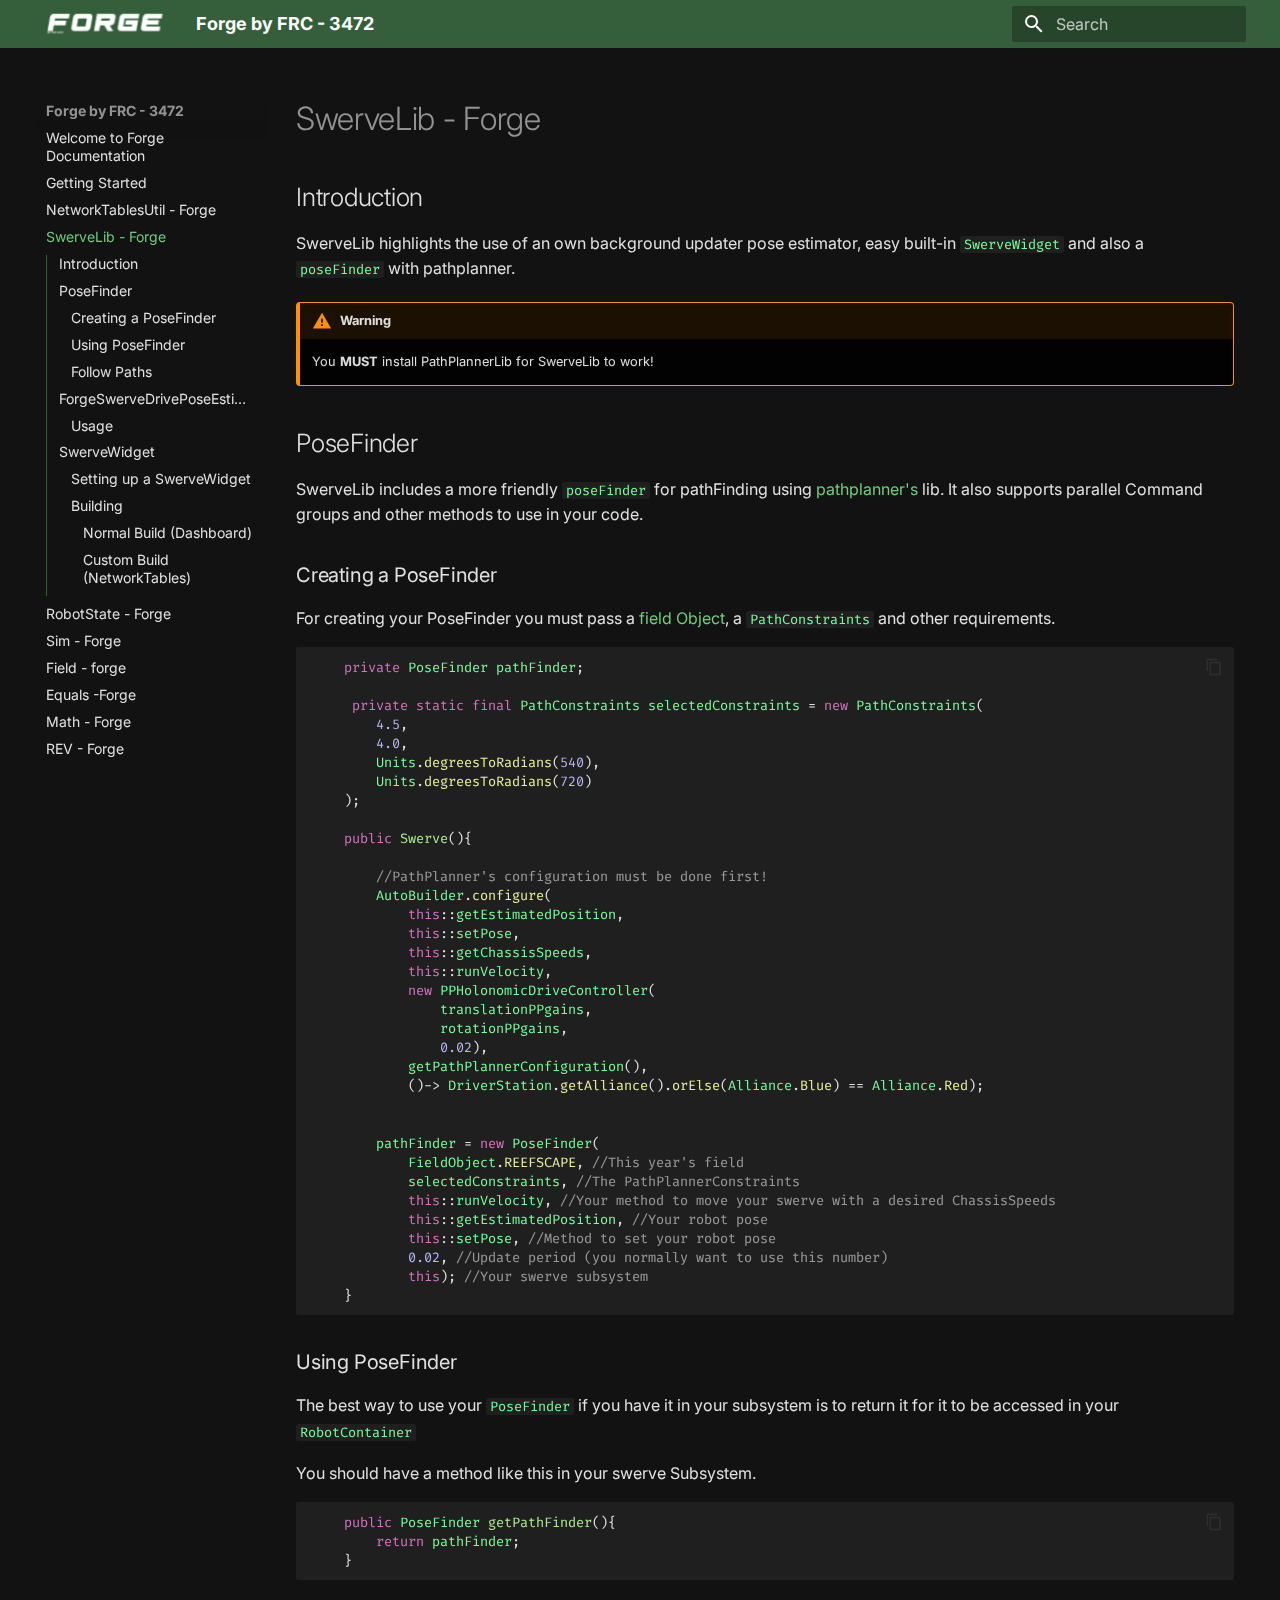
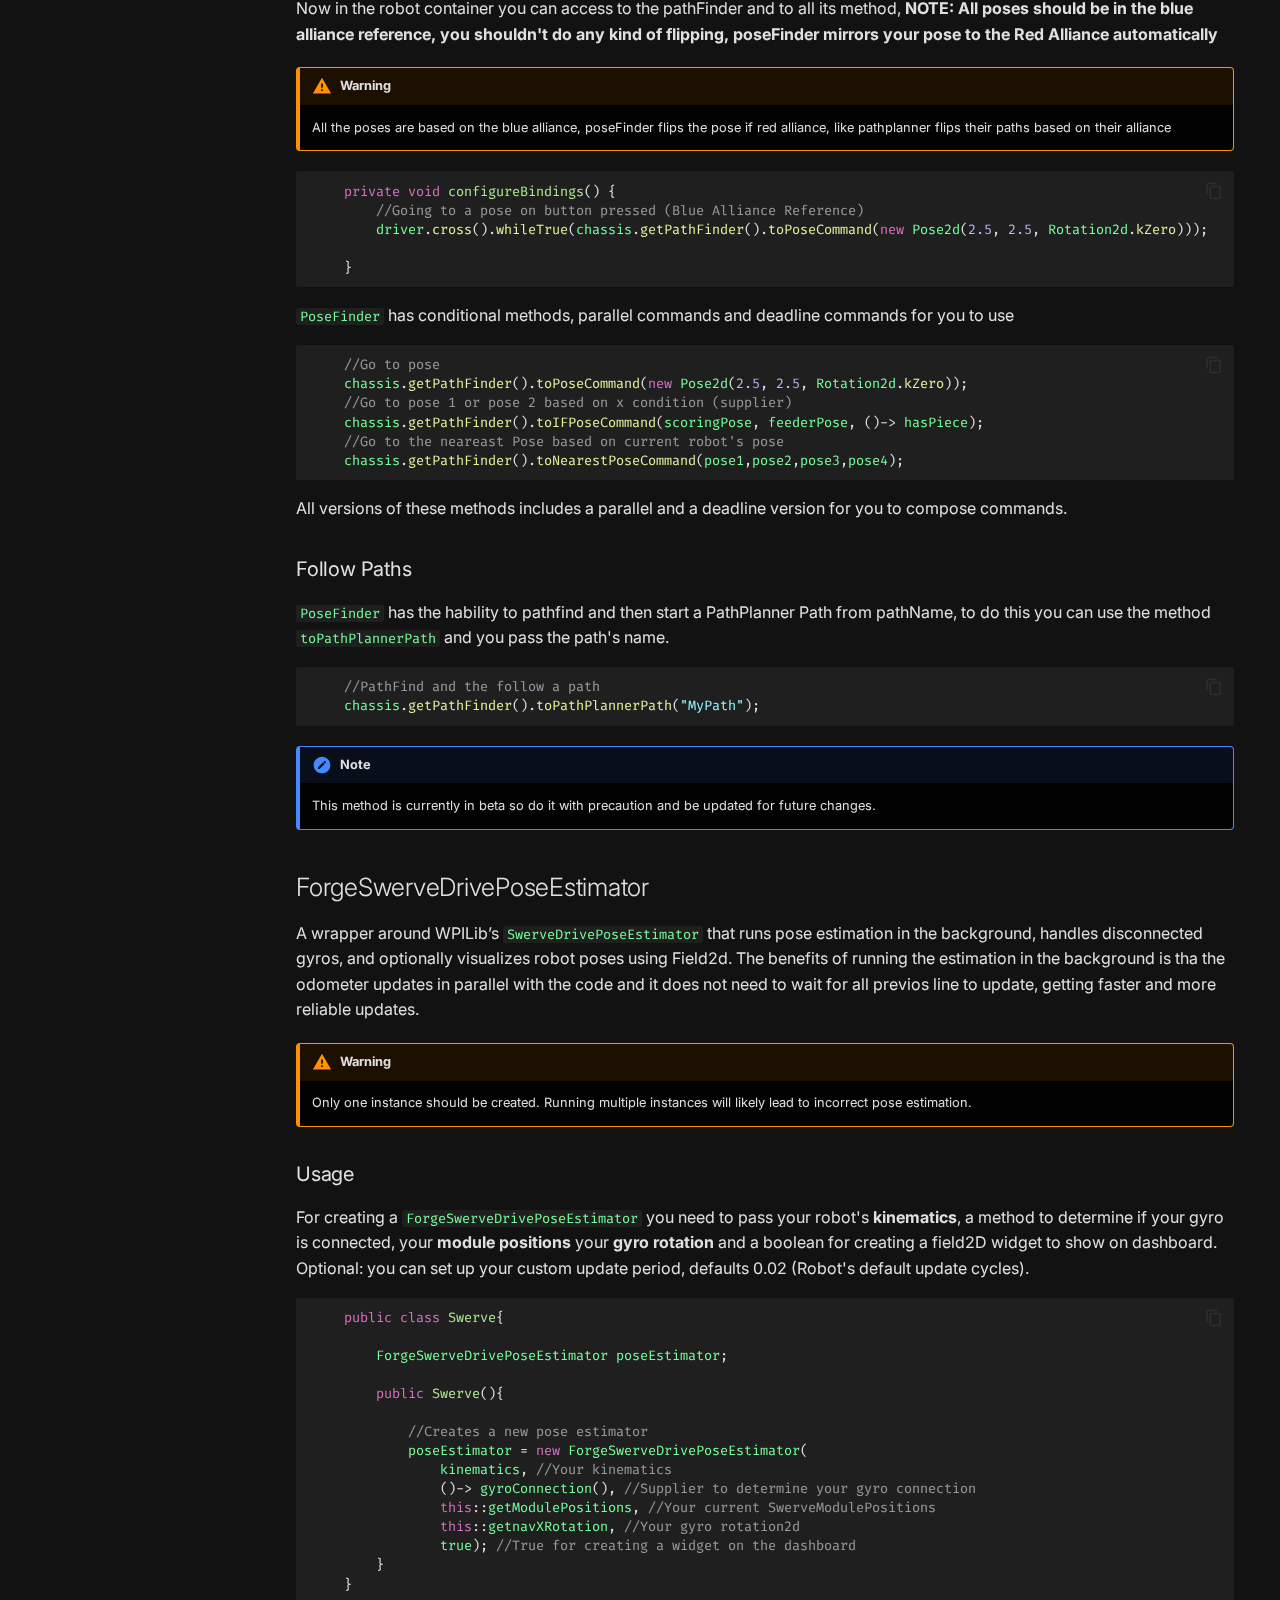
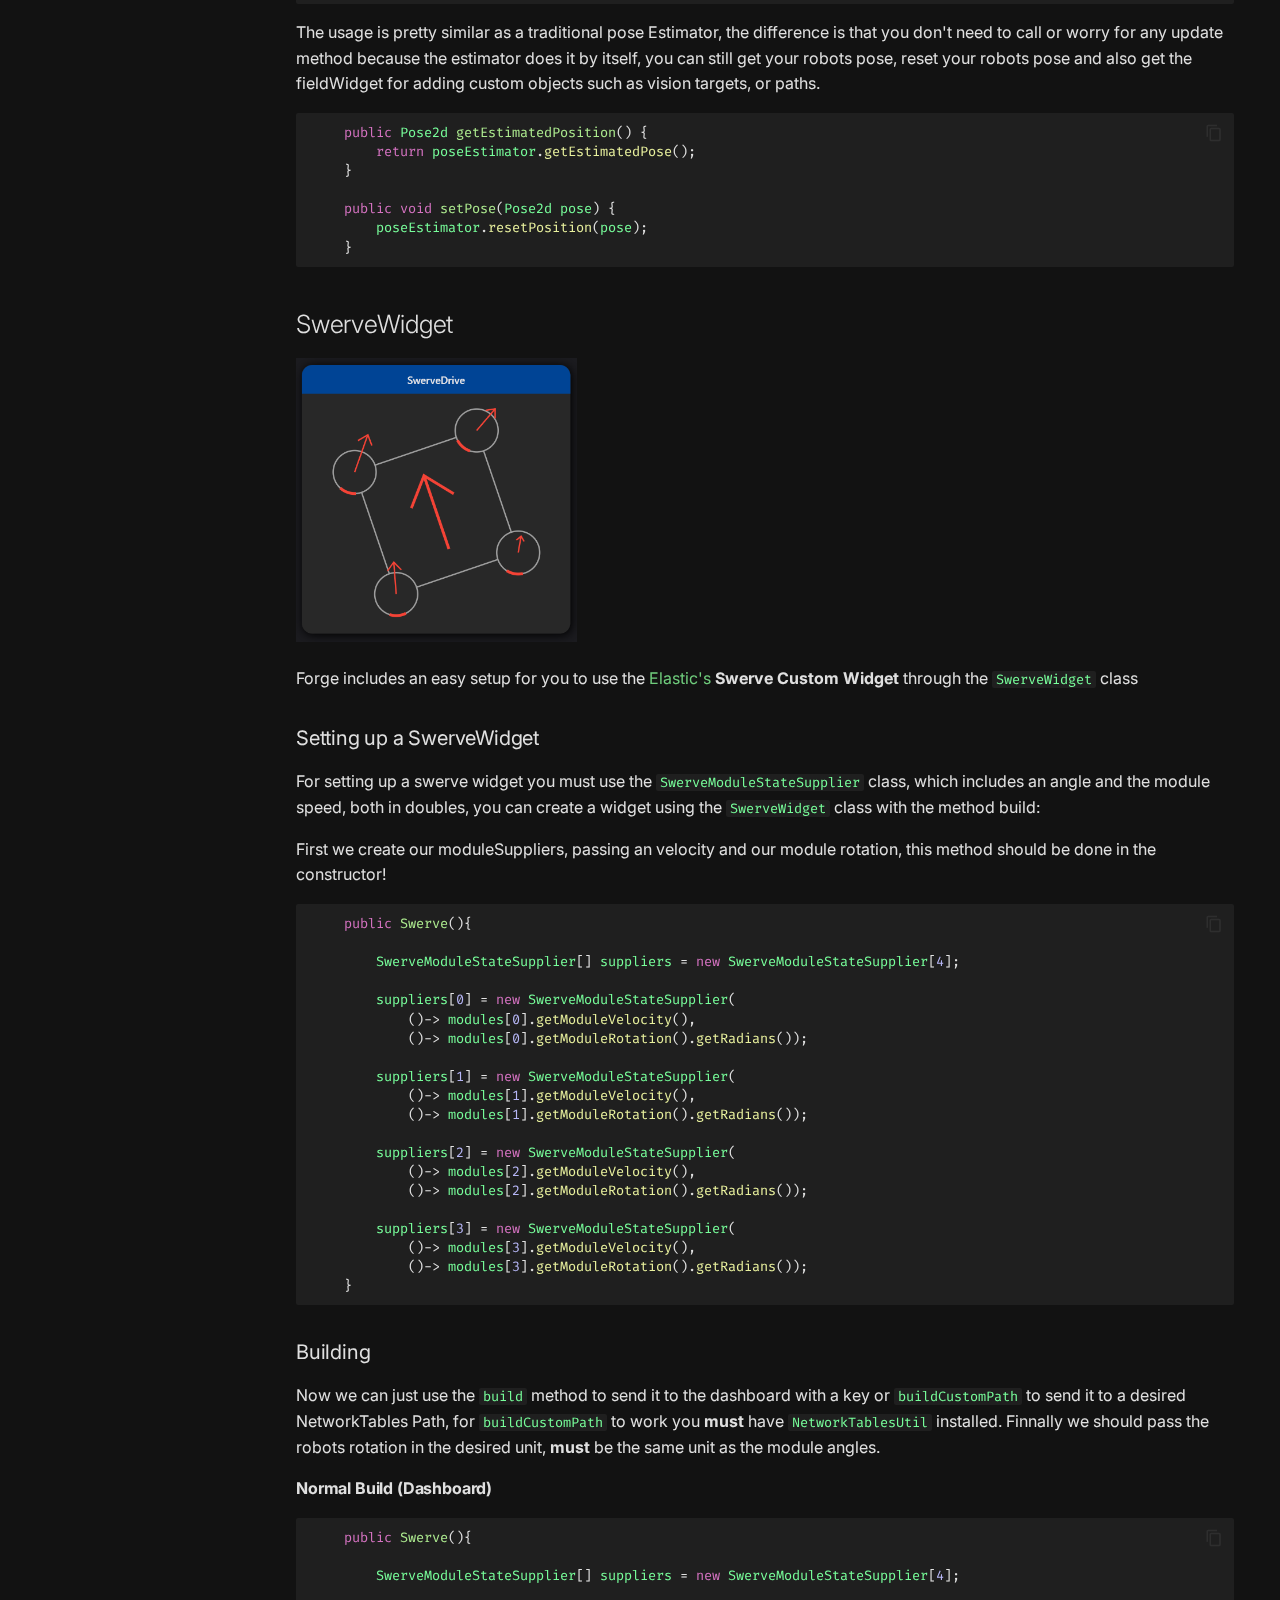
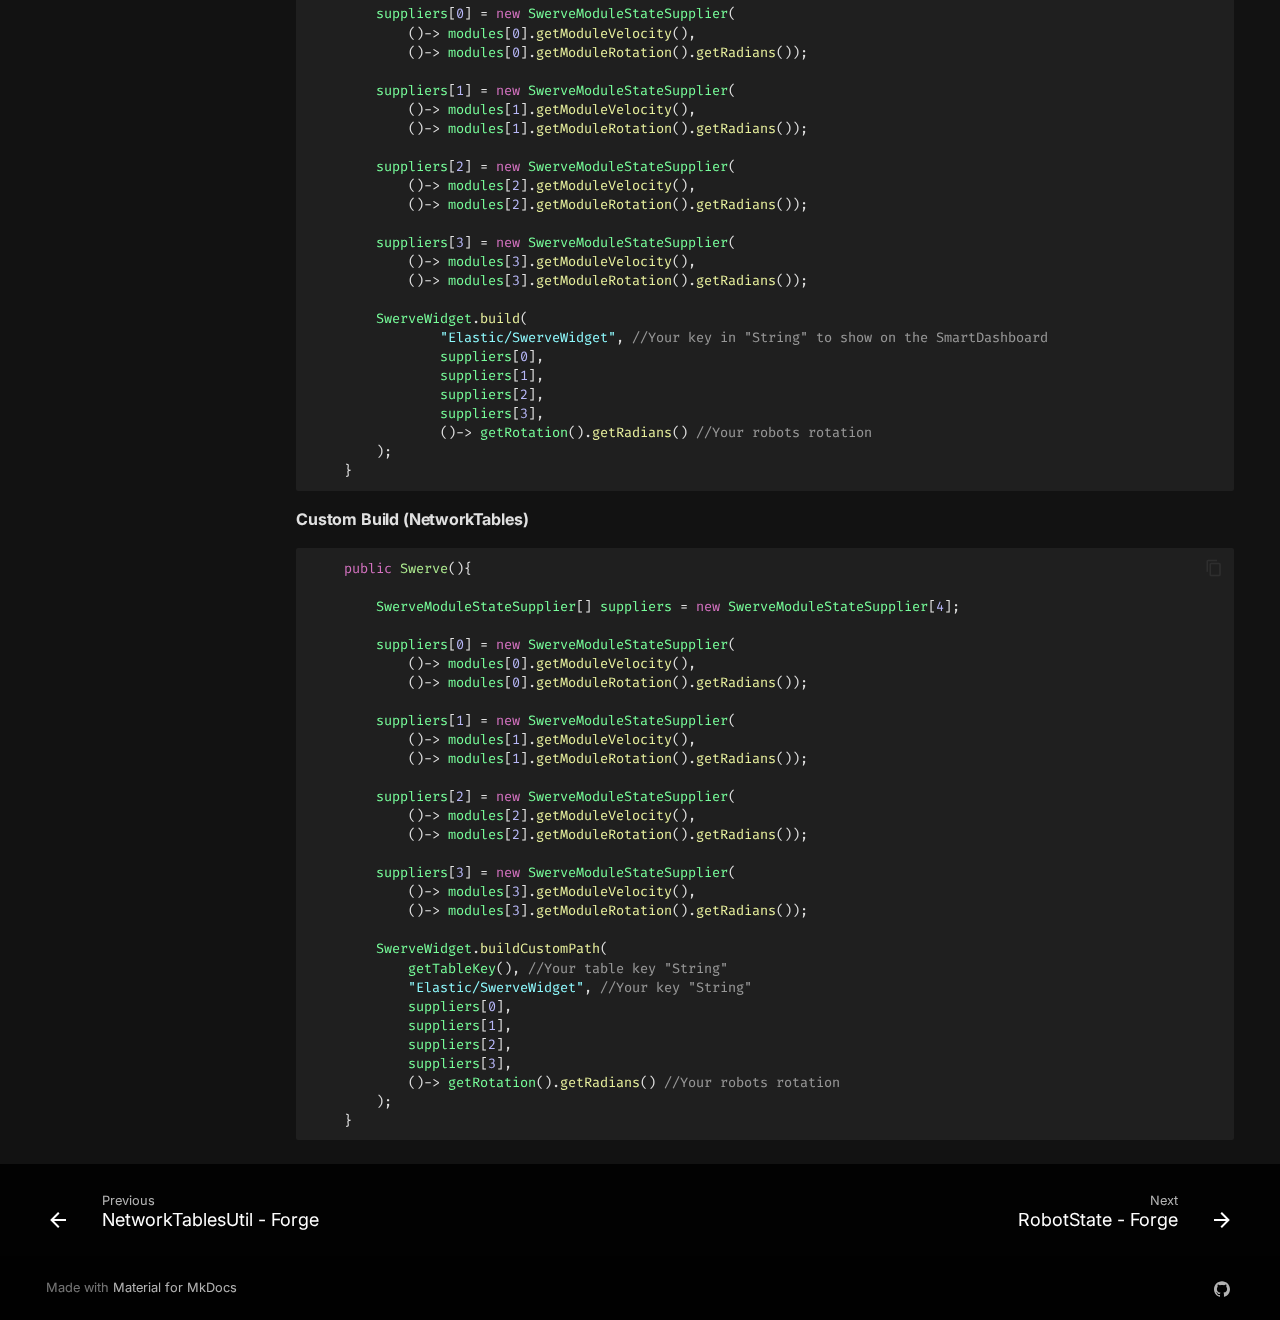
==== page3/index.html @ f0e19af0 "Deployed 44d0b87 with MkDocs version: 1.6.1" ====
<!doctype html>
<html lang="en" class="no-js">
  <head>
    
      <meta charset="utf-8">
      <meta name="viewport" content="width=device-width,initial-scale=1">
      
      
      
      
        <link rel="prev" href="../page2/">
      
      
        <link rel="next" href="../page4/">
      
      
      <link rel="icon" href="../assets/LOGO.png">
      <meta name="generator" content="mkdocs-1.6.1, mkdocs-material-9.6.9">
    
    
      
        <title>SwerveLib - Forge - Forge by FRC - 3472</title>
      
    
    
      <link rel="stylesheet" href="../assets/stylesheets/main.4af4bdda.min.css">
      
        
        <link rel="stylesheet" href="../assets/stylesheets/palette.06af60db.min.css">
      
      


    
    
      
    
    
      
        
        
        <link rel="preconnect" href="https://fonts.gstatic.com" crossorigin>
        <link rel="stylesheet" href="https://fonts.googleapis.com/css?family=Inter:300,300i,400,400i,700,700i%7CFira+Code:400,400i,700,700i&display=fallback">
        <style>:root{--md-text-font:"Inter";--md-code-font:"Fira Code"}</style>
      
    
    
      <link rel="stylesheet" href="../stylesheets/extra.css">
    
    <script>__md_scope=new URL("..",location),__md_hash=e=>[...e].reduce(((e,_)=>(e<<5)-e+_.charCodeAt(0)),0),__md_get=(e,_=localStorage,t=__md_scope)=>JSON.parse(_.getItem(t.pathname+"."+e)),__md_set=(e,_,t=localStorage,a=__md_scope)=>{try{t.setItem(a.pathname+"."+e,JSON.stringify(_))}catch(e){}}</script>
    
      

    
    
    
  </head>
  
  
    
    
      
    
    
    
    
    <body dir="ltr" data-md-color-scheme="buluk" data-md-color-primary="indigo" data-md-color-accent="indigo">
  
    
    <input class="md-toggle" data-md-toggle="drawer" type="checkbox" id="__drawer" autocomplete="off">
    <input class="md-toggle" data-md-toggle="search" type="checkbox" id="__search" autocomplete="off">
    <label class="md-overlay" for="__drawer"></label>
    <div data-md-component="skip">
      
        
        <a href="#swervelib-forge" class="md-skip">
          Skip to content
        </a>
      
    </div>
    <div data-md-component="announce">
      
    </div>
    
    
      

  

<header class="md-header md-header--shadow" data-md-component="header">
  <nav class="md-header__inner md-grid" aria-label="Header">
    <a href=".." title="Forge by FRC - 3472" class="md-header__button md-logo" aria-label="Forge by FRC - 3472" data-md-component="logo">
      
  <img src="../assets/FORGEWHITE.png" alt="logo">

    </a>
    <label class="md-header__button md-icon" for="__drawer">
      
      <svg xmlns="http://www.w3.org/2000/svg" viewBox="0 0 24 24"><path d="M3 6h18v2H3zm0 5h18v2H3zm0 5h18v2H3z"/></svg>
    </label>
    <div class="md-header__title" data-md-component="header-title">
      <div class="md-header__ellipsis">
        <div class="md-header__topic">
          <span class="md-ellipsis">
            Forge by FRC - 3472
          </span>
        </div>
        <div class="md-header__topic" data-md-component="header-topic">
          <span class="md-ellipsis">
            
              SwerveLib - Forge
            
          </span>
        </div>
      </div>
    </div>
    
      
        <form class="md-header__option" data-md-component="palette">
  
    
    
    
    <input class="md-option" data-md-color-media="" data-md-color-scheme="buluk" data-md-color-primary="indigo" data-md-color-accent="indigo"  aria-hidden="true"  type="radio" name="__palette" id="__palette_0">
    
  
</form>
      
    
    
      <script>var palette=__md_get("__palette");if(palette&&palette.color){if("(prefers-color-scheme)"===palette.color.media){var media=matchMedia("(prefers-color-scheme: light)"),input=document.querySelector(media.matches?"[data-md-color-media='(prefers-color-scheme: light)']":"[data-md-color-media='(prefers-color-scheme: dark)']");palette.color.media=input.getAttribute("data-md-color-media"),palette.color.scheme=input.getAttribute("data-md-color-scheme"),palette.color.primary=input.getAttribute("data-md-color-primary"),palette.color.accent=input.getAttribute("data-md-color-accent")}for(var[key,value]of Object.entries(palette.color))document.body.setAttribute("data-md-color-"+key,value)}</script>
    
    
    
      <label class="md-header__button md-icon" for="__search">
        
        <svg xmlns="http://www.w3.org/2000/svg" viewBox="0 0 24 24"><path d="M9.5 3A6.5 6.5 0 0 1 16 9.5c0 1.61-.59 3.09-1.56 4.23l.27.27h.79l5 5-1.5 1.5-5-5v-.79l-.27-.27A6.52 6.52 0 0 1 9.5 16 6.5 6.5 0 0 1 3 9.5 6.5 6.5 0 0 1 9.5 3m0 2C7 5 5 7 5 9.5S7 14 9.5 14 14 12 14 9.5 12 5 9.5 5"/></svg>
      </label>
      <div class="md-search" data-md-component="search" role="dialog">
  <label class="md-search__overlay" for="__search"></label>
  <div class="md-search__inner" role="search">
    <form class="md-search__form" name="search">
      <input type="text" class="md-search__input" name="query" aria-label="Search" placeholder="Search" autocapitalize="off" autocorrect="off" autocomplete="off" spellcheck="false" data-md-component="search-query" required>
      <label class="md-search__icon md-icon" for="__search">
        
        <svg xmlns="http://www.w3.org/2000/svg" viewBox="0 0 24 24"><path d="M9.5 3A6.5 6.5 0 0 1 16 9.5c0 1.61-.59 3.09-1.56 4.23l.27.27h.79l5 5-1.5 1.5-5-5v-.79l-.27-.27A6.52 6.52 0 0 1 9.5 16 6.5 6.5 0 0 1 3 9.5 6.5 6.5 0 0 1 9.5 3m0 2C7 5 5 7 5 9.5S7 14 9.5 14 14 12 14 9.5 12 5 9.5 5"/></svg>
        
        <svg xmlns="http://www.w3.org/2000/svg" viewBox="0 0 24 24"><path d="M20 11v2H8l5.5 5.5-1.42 1.42L4.16 12l7.92-7.92L13.5 5.5 8 11z"/></svg>
      </label>
      <nav class="md-search__options" aria-label="Search">
        
        <button type="reset" class="md-search__icon md-icon" title="Clear" aria-label="Clear" tabindex="-1">
          
          <svg xmlns="http://www.w3.org/2000/svg" viewBox="0 0 24 24"><path d="M19 6.41 17.59 5 12 10.59 6.41 5 5 6.41 10.59 12 5 17.59 6.41 19 12 13.41 17.59 19 19 17.59 13.41 12z"/></svg>
        </button>
      </nav>
      
        <div class="md-search__suggest" data-md-component="search-suggest"></div>
      
    </form>
    <div class="md-search__output">
      <div class="md-search__scrollwrap" tabindex="0" data-md-scrollfix>
        <div class="md-search-result" data-md-component="search-result">
          <div class="md-search-result__meta">
            Initializing search
          </div>
          <ol class="md-search-result__list" role="presentation"></ol>
        </div>
      </div>
    </div>
  </div>
</div>
    
    
  </nav>
  
</header>
    
    <div class="md-container" data-md-component="container">
      
      
        
          
        
      
      <main class="md-main" data-md-component="main">
        <div class="md-main__inner md-grid">
          
            
              
              <div class="md-sidebar md-sidebar--primary" data-md-component="sidebar" data-md-type="navigation" >
                <div class="md-sidebar__scrollwrap">
                  <div class="md-sidebar__inner">
                    



  

<nav class="md-nav md-nav--primary md-nav--integrated" aria-label="Navigation" data-md-level="0">
  <label class="md-nav__title" for="__drawer">
    <a href=".." title="Forge by FRC - 3472" class="md-nav__button md-logo" aria-label="Forge by FRC - 3472" data-md-component="logo">
      
  <img src="../assets/FORGEWHITE.png" alt="logo">

    </a>
    Forge by FRC - 3472
  </label>
  
  <ul class="md-nav__list" data-md-scrollfix>
    
      
      
  
  
  
  
    <li class="md-nav__item">
      <a href=".." class="md-nav__link">
        
  
  <span class="md-ellipsis">
    Welcome to Forge Documentation
    
  </span>
  

      </a>
    </li>
  

    
      
      
  
  
  
  
    <li class="md-nav__item">
      <a href="../page1/" class="md-nav__link">
        
  
  <span class="md-ellipsis">
    Getting Started
    
  </span>
  

      </a>
    </li>
  

    
      
      
  
  
  
  
    <li class="md-nav__item">
      <a href="../page2/" class="md-nav__link">
        
  
  <span class="md-ellipsis">
    NetworkTablesUtil - Forge
    
  </span>
  

      </a>
    </li>
  

    
      
      
  
  
    
  
  
  
    <li class="md-nav__item md-nav__item--active">
      
      <input class="md-nav__toggle md-toggle" type="checkbox" id="__toc">
      
      
        
      
      
        <label class="md-nav__link md-nav__link--active" for="__toc">
          
  
  <span class="md-ellipsis">
    SwerveLib - Forge
    
  </span>
  

          <span class="md-nav__icon md-icon"></span>
        </label>
      
      <a href="./" class="md-nav__link md-nav__link--active">
        
  
  <span class="md-ellipsis">
    SwerveLib - Forge
    
  </span>
  

      </a>
      
        

<nav class="md-nav md-nav--secondary" aria-label="Table of contents">
  
  
  
    
  
  
    <label class="md-nav__title" for="__toc">
      <span class="md-nav__icon md-icon"></span>
      Table of contents
    </label>
    <ul class="md-nav__list" data-md-component="toc" data-md-scrollfix>
      
        <li class="md-nav__item">
  <a href="#introduction" class="md-nav__link">
    <span class="md-ellipsis">
      Introduction
    </span>
  </a>
  
</li>
      
        <li class="md-nav__item">
  <a href="#posefinder" class="md-nav__link">
    <span class="md-ellipsis">
      PoseFinder
    </span>
  </a>
  
    <nav class="md-nav" aria-label="PoseFinder">
      <ul class="md-nav__list">
        
          <li class="md-nav__item">
  <a href="#creating-a-posefinder" class="md-nav__link">
    <span class="md-ellipsis">
      Creating a PoseFinder
    </span>
  </a>
  
</li>
        
          <li class="md-nav__item">
  <a href="#using-posefinder" class="md-nav__link">
    <span class="md-ellipsis">
      Using PoseFinder
    </span>
  </a>
  
</li>
        
          <li class="md-nav__item">
  <a href="#follow-paths" class="md-nav__link">
    <span class="md-ellipsis">
      Follow Paths
    </span>
  </a>
  
</li>
        
      </ul>
    </nav>
  
</li>
      
        <li class="md-nav__item">
  <a href="#forgeswervedriveposeestimator" class="md-nav__link">
    <span class="md-ellipsis">
      ForgeSwerveDrivePoseEstimator
    </span>
  </a>
  
    <nav class="md-nav" aria-label="ForgeSwerveDrivePoseEstimator">
      <ul class="md-nav__list">
        
          <li class="md-nav__item">
  <a href="#usage" class="md-nav__link">
    <span class="md-ellipsis">
      Usage
    </span>
  </a>
  
</li>
        
      </ul>
    </nav>
  
</li>
      
        <li class="md-nav__item">
  <a href="#swervewidget" class="md-nav__link">
    <span class="md-ellipsis">
      SwerveWidget
    </span>
  </a>
  
    <nav class="md-nav" aria-label="SwerveWidget">
      <ul class="md-nav__list">
        
          <li class="md-nav__item">
  <a href="#setting-up-a-swervewidget" class="md-nav__link">
    <span class="md-ellipsis">
      Setting up a SwerveWidget
    </span>
  </a>
  
</li>
        
          <li class="md-nav__item">
  <a href="#building" class="md-nav__link">
    <span class="md-ellipsis">
      Building
    </span>
  </a>
  
    <nav class="md-nav" aria-label="Building">
      <ul class="md-nav__list">
        
          <li class="md-nav__item">
  <a href="#normal-build-dashboard" class="md-nav__link">
    <span class="md-ellipsis">
      Normal Build (Dashboard)
    </span>
  </a>
  
</li>
        
          <li class="md-nav__item">
  <a href="#custom-build-networktables" class="md-nav__link">
    <span class="md-ellipsis">
      Custom Build (NetworkTables)
    </span>
  </a>
  
</li>
        
      </ul>
    </nav>
  
</li>
        
      </ul>
    </nav>
  
</li>
      
    </ul>
  
</nav>
      
    </li>
  

    
      
      
  
  
  
  
    <li class="md-nav__item">
      <a href="../page4/" class="md-nav__link">
        
  
  <span class="md-ellipsis">
    RobotState - Forge
    
  </span>
  

      </a>
    </li>
  

    
      
      
  
  
  
  
    <li class="md-nav__item">
      <a href="../page5/" class="md-nav__link">
        
  
  <span class="md-ellipsis">
    Sim - Forge
    
  </span>
  

      </a>
    </li>
  

    
      
      
  
  
  
  
    <li class="md-nav__item">
      <a href="../page6/" class="md-nav__link">
        
  
  <span class="md-ellipsis">
    Field - forge
    
  </span>
  

      </a>
    </li>
  

    
      
      
  
  
  
  
    <li class="md-nav__item">
      <a href="../page7/" class="md-nav__link">
        
  
  <span class="md-ellipsis">
    Equals -Forge
    
  </span>
  

      </a>
    </li>
  

    
      
      
  
  
  
  
    <li class="md-nav__item">
      <a href="../page9/" class="md-nav__link">
        
  
  <span class="md-ellipsis">
    Math - Forge
    
  </span>
  

      </a>
    </li>
  

    
      
      
  
  
  
  
    <li class="md-nav__item">
      <a href="../page91/" class="md-nav__link">
        
  
  <span class="md-ellipsis">
    REV - Forge
    
  </span>
  

      </a>
    </li>
  

    
  </ul>
</nav>
                  </div>
                </div>
              </div>
            
            
          
          
            <div class="md-content" data-md-component="content">
              <article class="md-content__inner md-typeset">
                
                  



<h1 id="swervelib-forge">SwerveLib - Forge</h1>
<h2 id="introduction">Introduction</h2>
<p>SwerveLib highlights the use of an own background updater pose estimator, easy built-in <code>SwerveWidget</code> and also a <code>poseFinder</code> with pathplanner.</p>
<div class="admonition warning">
<p class="admonition-title">Warning</p>
<p>You <strong>MUST</strong> install PathPlannerLib for SwerveLib to work!</p>
</div>
<h2 id="posefinder">PoseFinder</h2>
<p>SwerveLib includes a more friendly <code>poseFinder</code> for pathFinding using <a href="https://pathplanner.dev/home.html">pathplanner's</a> lib. It also supports parallel Command groups and other methods to use in your code.</p>
<h3 id="creating-a-posefinder">Creating a PoseFinder</h3>
<p>For creating your PoseFinder you must pass a <a href="/page6">field Object</a>, a <code>PathConstraints</code> and other requirements.</p>
<div class="highlight"><pre><span></span><code><span class="w">    </span><span class="kd">private</span><span class="w"> </span><span class="n">PoseFinder</span><span class="w"> </span><span class="n">pathFinder</span><span class="p">;</span>

<span class="w">     </span><span class="kd">private</span><span class="w"> </span><span class="kd">static</span><span class="w"> </span><span class="kd">final</span><span class="w"> </span><span class="n">PathConstraints</span><span class="w"> </span><span class="n">selectedConstraints</span><span class="w"> </span><span class="o">=</span><span class="w"> </span><span class="k">new</span><span class="w"> </span><span class="n">PathConstraints</span><span class="p">(</span>
<span class="w">        </span><span class="mf">4.5</span><span class="p">,</span>
<span class="w">        </span><span class="mf">4.0</span><span class="p">,</span>
<span class="w">        </span><span class="n">Units</span><span class="p">.</span><span class="na">degreesToRadians</span><span class="p">(</span><span class="mi">540</span><span class="p">),</span>
<span class="w">        </span><span class="n">Units</span><span class="p">.</span><span class="na">degreesToRadians</span><span class="p">(</span><span class="mi">720</span><span class="p">)</span>
<span class="w">    </span><span class="p">);</span>

<span class="w">    </span><span class="kd">public</span><span class="w"> </span><span class="nf">Swerve</span><span class="p">(){</span>

<span class="w">        </span><span class="c1">//PathPlanner&#39;s configuration must be done first!</span>
<span class="w">        </span><span class="n">AutoBuilder</span><span class="p">.</span><span class="na">configure</span><span class="p">(</span>
<span class="w">            </span><span class="k">this</span><span class="p">::</span><span class="n">getEstimatedPosition</span><span class="p">,</span>
<span class="w">            </span><span class="k">this</span><span class="p">::</span><span class="n">setPose</span><span class="p">,</span>
<span class="w">            </span><span class="k">this</span><span class="p">::</span><span class="n">getChassisSpeeds</span><span class="p">,</span>
<span class="w">            </span><span class="k">this</span><span class="p">::</span><span class="n">runVelocity</span><span class="p">,</span>
<span class="w">            </span><span class="k">new</span><span class="w"> </span><span class="n">PPHolonomicDriveController</span><span class="p">(</span>
<span class="w">                </span><span class="n">translationPPgains</span><span class="p">,</span>
<span class="w">                </span><span class="n">rotationPPgains</span><span class="p">,</span>
<span class="w">                </span><span class="mf">0.02</span><span class="p">),</span>
<span class="w">            </span><span class="n">getPathPlannerConfiguration</span><span class="p">(),</span>
<span class="w">            </span><span class="p">()</span><span class="o">-&gt;</span><span class="w"> </span><span class="n">DriverStation</span><span class="p">.</span><span class="na">getAlliance</span><span class="p">().</span><span class="na">orElse</span><span class="p">(</span><span class="n">Alliance</span><span class="p">.</span><span class="na">Blue</span><span class="p">)</span><span class="w"> </span><span class="o">==</span><span class="w"> </span><span class="n">Alliance</span><span class="p">.</span><span class="na">Red</span><span class="p">);</span>


<span class="w">        </span><span class="n">pathFinder</span><span class="w"> </span><span class="o">=</span><span class="w"> </span><span class="k">new</span><span class="w"> </span><span class="n">PoseFinder</span><span class="p">(</span><span class="w"> </span>
<span class="w">            </span><span class="n">FieldObject</span><span class="p">.</span><span class="na">REEFSCAPE</span><span class="p">,</span><span class="w"> </span><span class="c1">//This year&#39;s field</span>
<span class="w">            </span><span class="n">selectedConstraints</span><span class="p">,</span><span class="w"> </span><span class="c1">//The PathPlannerConstraints</span>
<span class="w">            </span><span class="k">this</span><span class="p">::</span><span class="n">runVelocity</span><span class="p">,</span><span class="w"> </span><span class="c1">//Your method to move your swerve with a desired ChassisSpeeds</span>
<span class="w">            </span><span class="k">this</span><span class="p">::</span><span class="n">getEstimatedPosition</span><span class="p">,</span><span class="w"> </span><span class="c1">//Your robot pose</span>
<span class="w">            </span><span class="k">this</span><span class="p">::</span><span class="n">setPose</span><span class="p">,</span><span class="w"> </span><span class="c1">//Method to set your robot pose</span>
<span class="w">            </span><span class="mf">0.02</span><span class="p">,</span><span class="w"> </span><span class="c1">//Update period (you normally want to use this number)</span>
<span class="w">            </span><span class="k">this</span><span class="p">);</span><span class="w"> </span><span class="c1">//Your swerve subsystem</span>
<span class="w">    </span><span class="p">}</span>
</code></pre></div>
<h3 id="using-posefinder">Using PoseFinder</h3>
<p>The best way to use your <code>PoseFinder</code> if you have it in your subsystem is to return it for it to be accessed in your <code>RobotContainer</code></p>
<p>You should have a method like this in your swerve Subsystem.</p>
<div class="highlight"><pre><span></span><code><span class="w">    </span><span class="kd">public</span><span class="w"> </span><span class="n">PoseFinder</span><span class="w"> </span><span class="nf">getPathFinder</span><span class="p">(){</span>
<span class="w">        </span><span class="k">return</span><span class="w"> </span><span class="n">pathFinder</span><span class="p">;</span>
<span class="w">    </span><span class="p">}</span>
</code></pre></div>
<p>Now in the robot container you can access to the pathFinder and to all its method, <strong>NOTE: All poses should be in the blue alliance reference, you shouldn't do any kind of flipping, poseFinder mirrors your pose to the Red Alliance automatically</strong></p>
<div class="admonition warning">
<p class="admonition-title">Warning</p>
<p>All the poses are based on the blue alliance, poseFinder flips the pose if red alliance, like pathplanner flips their paths based on their alliance</p>
</div>
<div class="highlight"><pre><span></span><code><span class="w">    </span><span class="kd">private</span><span class="w"> </span><span class="kt">void</span><span class="w"> </span><span class="nf">configureBindings</span><span class="p">()</span><span class="w"> </span><span class="p">{</span>
<span class="w">        </span><span class="c1">//Going to a pose on button pressed (Blue Alliance Reference)</span>
<span class="w">        </span><span class="n">driver</span><span class="p">.</span><span class="na">cross</span><span class="p">().</span><span class="na">whileTrue</span><span class="p">(</span><span class="n">chassis</span><span class="p">.</span><span class="na">getPathFinder</span><span class="p">().</span><span class="na">toPoseCommand</span><span class="p">(</span><span class="k">new</span><span class="w"> </span><span class="n">Pose2d</span><span class="p">(</span><span class="mf">2.5</span><span class="p">,</span><span class="w"> </span><span class="mf">2.5</span><span class="p">,</span><span class="w"> </span><span class="n">Rotation2d</span><span class="p">.</span><span class="na">kZero</span><span class="p">)));</span>

<span class="w">    </span><span class="p">}</span>
</code></pre></div>
<p><code>PoseFinder</code> has conditional methods, parallel commands and deadline commands for you to use</p>
<div class="highlight"><pre><span></span><code><span class="w">    </span><span class="c1">//Go to pose</span>
<span class="w">    </span><span class="n">chassis</span><span class="p">.</span><span class="na">getPathFinder</span><span class="p">().</span><span class="na">toPoseCommand</span><span class="p">(</span><span class="k">new</span><span class="w"> </span><span class="n">Pose2d</span><span class="p">(</span><span class="mf">2.5</span><span class="p">,</span><span class="w"> </span><span class="mf">2.5</span><span class="p">,</span><span class="w"> </span><span class="n">Rotation2d</span><span class="p">.</span><span class="na">kZero</span><span class="p">));</span>
<span class="w">    </span><span class="c1">//Go to pose 1 or pose 2 based on x condition (supplier)</span>
<span class="w">    </span><span class="n">chassis</span><span class="p">.</span><span class="na">getPathFinder</span><span class="p">().</span><span class="na">toIFPoseCommand</span><span class="p">(</span><span class="n">scoringPose</span><span class="p">,</span><span class="w"> </span><span class="n">feederPose</span><span class="p">,</span><span class="w"> </span><span class="p">()</span><span class="o">-&gt;</span><span class="w"> </span><span class="n">hasPiece</span><span class="p">);</span>
<span class="w">    </span><span class="c1">//Go to the neareast Pose based on current robot&#39;s pose</span>
<span class="w">    </span><span class="n">chassis</span><span class="p">.</span><span class="na">getPathFinder</span><span class="p">().</span><span class="na">toNearestPoseCommand</span><span class="p">(</span><span class="n">pose1</span><span class="p">,</span><span class="n">pose2</span><span class="p">,</span><span class="n">pose3</span><span class="p">,</span><span class="n">pose4</span><span class="p">);</span>
</code></pre></div>
<p>All versions of these methods includes a parallel and a deadline version for you to compose commands.</p>
<h3 id="follow-paths">Follow Paths</h3>
<p><code>PoseFinder</code> has the hability to pathfind and then start a PathPlanner Path from pathName, to do this you can use the method <code>toPathPlannerPath</code> and you pass the path's name.</p>
<div class="highlight"><pre><span></span><code><span class="w">    </span><span class="c1">//PathFind and the follow a path</span>
<span class="w">    </span><span class="n">chassis</span><span class="p">.</span><span class="na">getPathFinder</span><span class="p">().</span><span class="na">toPathPlannerPath</span><span class="p">(</span><span class="s">&quot;MyPath&quot;</span><span class="p">);</span>
</code></pre></div>
<div class="admonition note">
<p class="admonition-title">Note</p>
<p>This method is currently in beta so do it with precaution and be updated for future changes.</p>
</div>
<h2 id="forgeswervedriveposeestimator">ForgeSwerveDrivePoseEstimator</h2>
<p>A wrapper around WPILib’s <code>SwerveDrivePoseEstimator</code> that runs pose estimation in the background, handles disconnected gyros, and optionally visualizes robot poses using Field2d. The benefits of running the estimation in the background is tha the odometer updates in parallel with the code and it does not need to wait for all previos line to update, getting faster and more reliable updates.</p>
<div class="admonition warning">
<p class="admonition-title">Warning</p>
<p>Only one instance should be created. Running multiple instances will likely lead to incorrect pose estimation.</p>
</div>
<h3 id="usage">Usage</h3>
<p>For creating a <code>ForgeSwerveDrivePoseEstimator</code> you need to pass your robot's <strong>kinematics</strong>, a method to determine if your gyro is connected, your <strong>module positions</strong> your <strong>gyro rotation</strong> and a boolean for creating a field2D widget to show on dashboard. Optional: you can set up your custom update period, defaults 0.02 (Robot's default update cycles).</p>
<div class="highlight"><pre><span></span><code><span class="w">    </span><span class="kd">public</span><span class="w"> </span><span class="kd">class</span> <span class="nc">Swerve</span><span class="p">{</span>

<span class="w">        </span><span class="n">ForgeSwerveDrivePoseEstimator</span><span class="w"> </span><span class="n">poseEstimator</span><span class="p">;</span>

<span class="w">        </span><span class="kd">public</span><span class="w"> </span><span class="nf">Swerve</span><span class="p">(){</span>

<span class="w">            </span><span class="c1">//Creates a new pose estimator</span>
<span class="w">            </span><span class="n">poseEstimator</span><span class="w"> </span><span class="o">=</span><span class="w"> </span><span class="k">new</span><span class="w"> </span><span class="n">ForgeSwerveDrivePoseEstimator</span><span class="p">(</span>
<span class="w">                </span><span class="n">kinematics</span><span class="p">,</span><span class="w"> </span><span class="c1">//Your kinematics</span>
<span class="w">                </span><span class="p">()</span><span class="o">-&gt;</span><span class="w"> </span><span class="n">gyroConnection</span><span class="p">(),</span><span class="w"> </span><span class="c1">//Supplier to determine your gyro connection</span>
<span class="w">                </span><span class="k">this</span><span class="p">::</span><span class="n">getModulePositions</span><span class="p">,</span><span class="w"> </span><span class="c1">//Your current SwerveModulePositions</span>
<span class="w">                </span><span class="k">this</span><span class="p">::</span><span class="n">getnavXRotation</span><span class="p">,</span><span class="w"> </span><span class="c1">//Your gyro rotation2d</span>
<span class="w">                </span><span class="kc">true</span><span class="p">);</span><span class="w"> </span><span class="c1">//True for creating a widget on the dashboard</span>
<span class="w">        </span><span class="p">}</span>
<span class="w">    </span><span class="p">}</span>
</code></pre></div>
<p>The usage is pretty similar as a traditional pose Estimator, the difference is that you don't need to call or worry for any update method because the estimator does it by itself, you can still get your robots pose, reset your robots pose and also get the fieldWidget for adding custom objects such as vision targets, or paths.</p>
<div class="highlight"><pre><span></span><code><span class="w">    </span><span class="kd">public</span><span class="w"> </span><span class="n">Pose2d</span><span class="w"> </span><span class="nf">getEstimatedPosition</span><span class="p">()</span><span class="w"> </span><span class="p">{</span>
<span class="w">        </span><span class="k">return</span><span class="w"> </span><span class="n">poseEstimator</span><span class="p">.</span><span class="na">getEstimatedPose</span><span class="p">();</span>
<span class="w">    </span><span class="p">}</span>

<span class="w">    </span><span class="kd">public</span><span class="w"> </span><span class="kt">void</span><span class="w"> </span><span class="nf">setPose</span><span class="p">(</span><span class="n">Pose2d</span><span class="w"> </span><span class="n">pose</span><span class="p">)</span><span class="w"> </span><span class="p">{</span>
<span class="w">        </span><span class="n">poseEstimator</span><span class="p">.</span><span class="na">resetPosition</span><span class="p">(</span><span class="n">pose</span><span class="p">);</span>
<span class="w">    </span><span class="p">}</span>
</code></pre></div>
<h2 id="swervewidget">SwerveWidget</h2>
<p><img src="/assets/SW.png" alt="Logo" style="width:30%;"></p>
<p>Forge includes an easy setup for you to use the <a href="https://frc-elastic.gitbook.io/docs/additional-features-and-references/widgets-list-and-properties-reference">Elastic's</a> <strong>Swerve Custom Widget</strong> through the <code>SwerveWidget</code> class</p>
<h3 id="setting-up-a-swervewidget">Setting up a SwerveWidget</h3>
<p>For setting up a swerve widget you must use the <code>SwerveModuleStateSupplier</code> class, which includes an angle and the module speed, both in doubles, you can create a widget using the <code>SwerveWidget</code> class with the method build:</p>
<p>First we create our moduleSuppliers, passing an velocity and our module rotation, this method should be done in the constructor!</p>
<div class="highlight"><pre><span></span><code><span class="w">    </span><span class="kd">public</span><span class="w"> </span><span class="nf">Swerve</span><span class="p">(){</span>

<span class="w">        </span><span class="n">SwerveModuleStateSupplier</span><span class="o">[]</span><span class="w"> </span><span class="n">suppliers</span><span class="w"> </span><span class="o">=</span><span class="w"> </span><span class="k">new</span><span class="w"> </span><span class="n">SwerveModuleStateSupplier</span><span class="o">[</span><span class="mi">4</span><span class="o">]</span><span class="p">;</span>

<span class="w">        </span><span class="n">suppliers</span><span class="o">[</span><span class="mi">0</span><span class="o">]</span><span class="w"> </span><span class="o">=</span><span class="w"> </span><span class="k">new</span><span class="w"> </span><span class="n">SwerveModuleStateSupplier</span><span class="p">(</span>
<span class="w">            </span><span class="p">()</span><span class="o">-&gt;</span><span class="w"> </span><span class="n">modules</span><span class="o">[</span><span class="mi">0</span><span class="o">]</span><span class="p">.</span><span class="na">getModuleVelocity</span><span class="p">(),</span>
<span class="w">            </span><span class="p">()</span><span class="o">-&gt;</span><span class="w"> </span><span class="n">modules</span><span class="o">[</span><span class="mi">0</span><span class="o">]</span><span class="p">.</span><span class="na">getModuleRotation</span><span class="p">().</span><span class="na">getRadians</span><span class="p">());</span>

<span class="w">        </span><span class="n">suppliers</span><span class="o">[</span><span class="mi">1</span><span class="o">]</span><span class="w"> </span><span class="o">=</span><span class="w"> </span><span class="k">new</span><span class="w"> </span><span class="n">SwerveModuleStateSupplier</span><span class="p">(</span>
<span class="w">            </span><span class="p">()</span><span class="o">-&gt;</span><span class="w"> </span><span class="n">modules</span><span class="o">[</span><span class="mi">1</span><span class="o">]</span><span class="p">.</span><span class="na">getModuleVelocity</span><span class="p">(),</span>
<span class="w">            </span><span class="p">()</span><span class="o">-&gt;</span><span class="w"> </span><span class="n">modules</span><span class="o">[</span><span class="mi">1</span><span class="o">]</span><span class="p">.</span><span class="na">getModuleRotation</span><span class="p">().</span><span class="na">getRadians</span><span class="p">());</span>

<span class="w">        </span><span class="n">suppliers</span><span class="o">[</span><span class="mi">2</span><span class="o">]</span><span class="w"> </span><span class="o">=</span><span class="w"> </span><span class="k">new</span><span class="w"> </span><span class="n">SwerveModuleStateSupplier</span><span class="p">(</span>
<span class="w">            </span><span class="p">()</span><span class="o">-&gt;</span><span class="w"> </span><span class="n">modules</span><span class="o">[</span><span class="mi">2</span><span class="o">]</span><span class="p">.</span><span class="na">getModuleVelocity</span><span class="p">(),</span>
<span class="w">            </span><span class="p">()</span><span class="o">-&gt;</span><span class="w"> </span><span class="n">modules</span><span class="o">[</span><span class="mi">2</span><span class="o">]</span><span class="p">.</span><span class="na">getModuleRotation</span><span class="p">().</span><span class="na">getRadians</span><span class="p">());</span>

<span class="w">        </span><span class="n">suppliers</span><span class="o">[</span><span class="mi">3</span><span class="o">]</span><span class="w"> </span><span class="o">=</span><span class="w"> </span><span class="k">new</span><span class="w"> </span><span class="n">SwerveModuleStateSupplier</span><span class="p">(</span>
<span class="w">            </span><span class="p">()</span><span class="o">-&gt;</span><span class="w"> </span><span class="n">modules</span><span class="o">[</span><span class="mi">3</span><span class="o">]</span><span class="p">.</span><span class="na">getModuleVelocity</span><span class="p">(),</span>
<span class="w">            </span><span class="p">()</span><span class="o">-&gt;</span><span class="w"> </span><span class="n">modules</span><span class="o">[</span><span class="mi">3</span><span class="o">]</span><span class="p">.</span><span class="na">getModuleRotation</span><span class="p">().</span><span class="na">getRadians</span><span class="p">());</span>
<span class="w">    </span><span class="p">}</span>
</code></pre></div>
<h3 id="building">Building</h3>
<p>Now we can just use the <code>build</code> method to send it to the dashboard with a key or <code>buildCustomPath</code> to send it to a desired NetworkTables Path, for <code>buildCustomPath</code> to work you <strong>must</strong> have <code>NetworkTablesUtil</code> installed. Finnally we should pass the robots rotation in the desired unit, <strong>must</strong> be the same unit as the module angles.</p>
<h4 id="normal-build-dashboard">Normal Build (Dashboard)</h4>
<div class="highlight"><pre><span></span><code><span class="w">    </span><span class="kd">public</span><span class="w"> </span><span class="nf">Swerve</span><span class="p">(){</span>

<span class="w">        </span><span class="n">SwerveModuleStateSupplier</span><span class="o">[]</span><span class="w"> </span><span class="n">suppliers</span><span class="w"> </span><span class="o">=</span><span class="w"> </span><span class="k">new</span><span class="w"> </span><span class="n">SwerveModuleStateSupplier</span><span class="o">[</span><span class="mi">4</span><span class="o">]</span><span class="p">;</span>

<span class="w">        </span><span class="n">suppliers</span><span class="o">[</span><span class="mi">0</span><span class="o">]</span><span class="w"> </span><span class="o">=</span><span class="w"> </span><span class="k">new</span><span class="w"> </span><span class="n">SwerveModuleStateSupplier</span><span class="p">(</span>
<span class="w">            </span><span class="p">()</span><span class="o">-&gt;</span><span class="w"> </span><span class="n">modules</span><span class="o">[</span><span class="mi">0</span><span class="o">]</span><span class="p">.</span><span class="na">getModuleVelocity</span><span class="p">(),</span>
<span class="w">            </span><span class="p">()</span><span class="o">-&gt;</span><span class="w"> </span><span class="n">modules</span><span class="o">[</span><span class="mi">0</span><span class="o">]</span><span class="p">.</span><span class="na">getModuleRotation</span><span class="p">().</span><span class="na">getRadians</span><span class="p">());</span>

<span class="w">        </span><span class="n">suppliers</span><span class="o">[</span><span class="mi">1</span><span class="o">]</span><span class="w"> </span><span class="o">=</span><span class="w"> </span><span class="k">new</span><span class="w"> </span><span class="n">SwerveModuleStateSupplier</span><span class="p">(</span>
<span class="w">            </span><span class="p">()</span><span class="o">-&gt;</span><span class="w"> </span><span class="n">modules</span><span class="o">[</span><span class="mi">1</span><span class="o">]</span><span class="p">.</span><span class="na">getModuleVelocity</span><span class="p">(),</span>
<span class="w">            </span><span class="p">()</span><span class="o">-&gt;</span><span class="w"> </span><span class="n">modules</span><span class="o">[</span><span class="mi">1</span><span class="o">]</span><span class="p">.</span><span class="na">getModuleRotation</span><span class="p">().</span><span class="na">getRadians</span><span class="p">());</span>

<span class="w">        </span><span class="n">suppliers</span><span class="o">[</span><span class="mi">2</span><span class="o">]</span><span class="w"> </span><span class="o">=</span><span class="w"> </span><span class="k">new</span><span class="w"> </span><span class="n">SwerveModuleStateSupplier</span><span class="p">(</span>
<span class="w">            </span><span class="p">()</span><span class="o">-&gt;</span><span class="w"> </span><span class="n">modules</span><span class="o">[</span><span class="mi">2</span><span class="o">]</span><span class="p">.</span><span class="na">getModuleVelocity</span><span class="p">(),</span>
<span class="w">            </span><span class="p">()</span><span class="o">-&gt;</span><span class="w"> </span><span class="n">modules</span><span class="o">[</span><span class="mi">2</span><span class="o">]</span><span class="p">.</span><span class="na">getModuleRotation</span><span class="p">().</span><span class="na">getRadians</span><span class="p">());</span>

<span class="w">        </span><span class="n">suppliers</span><span class="o">[</span><span class="mi">3</span><span class="o">]</span><span class="w"> </span><span class="o">=</span><span class="w"> </span><span class="k">new</span><span class="w"> </span><span class="n">SwerveModuleStateSupplier</span><span class="p">(</span>
<span class="w">            </span><span class="p">()</span><span class="o">-&gt;</span><span class="w"> </span><span class="n">modules</span><span class="o">[</span><span class="mi">3</span><span class="o">]</span><span class="p">.</span><span class="na">getModuleVelocity</span><span class="p">(),</span>
<span class="w">            </span><span class="p">()</span><span class="o">-&gt;</span><span class="w"> </span><span class="n">modules</span><span class="o">[</span><span class="mi">3</span><span class="o">]</span><span class="p">.</span><span class="na">getModuleRotation</span><span class="p">().</span><span class="na">getRadians</span><span class="p">());</span>

<span class="w">        </span><span class="n">SwerveWidget</span><span class="p">.</span><span class="na">build</span><span class="p">(</span>
<span class="w">                </span><span class="s">&quot;Elastic/SwerveWidget&quot;</span><span class="p">,</span><span class="w"> </span><span class="c1">//Your key in &quot;String&quot; to show on the SmartDashboard</span>
<span class="w">                </span><span class="n">suppliers</span><span class="o">[</span><span class="mi">0</span><span class="o">]</span><span class="p">,</span>
<span class="w">                </span><span class="n">suppliers</span><span class="o">[</span><span class="mi">1</span><span class="o">]</span><span class="p">,</span>
<span class="w">                </span><span class="n">suppliers</span><span class="o">[</span><span class="mi">2</span><span class="o">]</span><span class="p">,</span>
<span class="w">                </span><span class="n">suppliers</span><span class="o">[</span><span class="mi">3</span><span class="o">]</span><span class="p">,</span>
<span class="w">                </span><span class="p">()</span><span class="o">-&gt;</span><span class="w"> </span><span class="n">getRotation</span><span class="p">().</span><span class="na">getRadians</span><span class="p">()</span><span class="w"> </span><span class="c1">//Your robots rotation</span>
<span class="w">        </span><span class="p">);</span>
<span class="w">    </span><span class="p">}</span>
</code></pre></div>
<h4 id="custom-build-networktables">Custom Build (NetworkTables)</h4>
<div class="highlight"><pre><span></span><code><span class="w">    </span><span class="kd">public</span><span class="w"> </span><span class="nf">Swerve</span><span class="p">(){</span>

<span class="w">        </span><span class="n">SwerveModuleStateSupplier</span><span class="o">[]</span><span class="w"> </span><span class="n">suppliers</span><span class="w"> </span><span class="o">=</span><span class="w"> </span><span class="k">new</span><span class="w"> </span><span class="n">SwerveModuleStateSupplier</span><span class="o">[</span><span class="mi">4</span><span class="o">]</span><span class="p">;</span>

<span class="w">        </span><span class="n">suppliers</span><span class="o">[</span><span class="mi">0</span><span class="o">]</span><span class="w"> </span><span class="o">=</span><span class="w"> </span><span class="k">new</span><span class="w"> </span><span class="n">SwerveModuleStateSupplier</span><span class="p">(</span>
<span class="w">            </span><span class="p">()</span><span class="o">-&gt;</span><span class="w"> </span><span class="n">modules</span><span class="o">[</span><span class="mi">0</span><span class="o">]</span><span class="p">.</span><span class="na">getModuleVelocity</span><span class="p">(),</span>
<span class="w">            </span><span class="p">()</span><span class="o">-&gt;</span><span class="w"> </span><span class="n">modules</span><span class="o">[</span><span class="mi">0</span><span class="o">]</span><span class="p">.</span><span class="na">getModuleRotation</span><span class="p">().</span><span class="na">getRadians</span><span class="p">());</span>

<span class="w">        </span><span class="n">suppliers</span><span class="o">[</span><span class="mi">1</span><span class="o">]</span><span class="w"> </span><span class="o">=</span><span class="w"> </span><span class="k">new</span><span class="w"> </span><span class="n">SwerveModuleStateSupplier</span><span class="p">(</span>
<span class="w">            </span><span class="p">()</span><span class="o">-&gt;</span><span class="w"> </span><span class="n">modules</span><span class="o">[</span><span class="mi">1</span><span class="o">]</span><span class="p">.</span><span class="na">getModuleVelocity</span><span class="p">(),</span>
<span class="w">            </span><span class="p">()</span><span class="o">-&gt;</span><span class="w"> </span><span class="n">modules</span><span class="o">[</span><span class="mi">1</span><span class="o">]</span><span class="p">.</span><span class="na">getModuleRotation</span><span class="p">().</span><span class="na">getRadians</span><span class="p">());</span>

<span class="w">        </span><span class="n">suppliers</span><span class="o">[</span><span class="mi">2</span><span class="o">]</span><span class="w"> </span><span class="o">=</span><span class="w"> </span><span class="k">new</span><span class="w"> </span><span class="n">SwerveModuleStateSupplier</span><span class="p">(</span>
<span class="w">            </span><span class="p">()</span><span class="o">-&gt;</span><span class="w"> </span><span class="n">modules</span><span class="o">[</span><span class="mi">2</span><span class="o">]</span><span class="p">.</span><span class="na">getModuleVelocity</span><span class="p">(),</span>
<span class="w">            </span><span class="p">()</span><span class="o">-&gt;</span><span class="w"> </span><span class="n">modules</span><span class="o">[</span><span class="mi">2</span><span class="o">]</span><span class="p">.</span><span class="na">getModuleRotation</span><span class="p">().</span><span class="na">getRadians</span><span class="p">());</span>

<span class="w">        </span><span class="n">suppliers</span><span class="o">[</span><span class="mi">3</span><span class="o">]</span><span class="w"> </span><span class="o">=</span><span class="w"> </span><span class="k">new</span><span class="w"> </span><span class="n">SwerveModuleStateSupplier</span><span class="p">(</span>
<span class="w">            </span><span class="p">()</span><span class="o">-&gt;</span><span class="w"> </span><span class="n">modules</span><span class="o">[</span><span class="mi">3</span><span class="o">]</span><span class="p">.</span><span class="na">getModuleVelocity</span><span class="p">(),</span>
<span class="w">            </span><span class="p">()</span><span class="o">-&gt;</span><span class="w"> </span><span class="n">modules</span><span class="o">[</span><span class="mi">3</span><span class="o">]</span><span class="p">.</span><span class="na">getModuleRotation</span><span class="p">().</span><span class="na">getRadians</span><span class="p">());</span>

<span class="w">        </span><span class="n">SwerveWidget</span><span class="p">.</span><span class="na">buildCustomPath</span><span class="p">(</span>
<span class="w">            </span><span class="n">getTableKey</span><span class="p">(),</span><span class="w"> </span><span class="c1">//Your table key &quot;String&quot;</span>
<span class="w">            </span><span class="s">&quot;Elastic/SwerveWidget&quot;</span><span class="p">,</span><span class="w"> </span><span class="c1">//Your key &quot;String&quot;</span>
<span class="w">            </span><span class="n">suppliers</span><span class="o">[</span><span class="mi">0</span><span class="o">]</span><span class="p">,</span>
<span class="w">            </span><span class="n">suppliers</span><span class="o">[</span><span class="mi">1</span><span class="o">]</span><span class="p">,</span>
<span class="w">            </span><span class="n">suppliers</span><span class="o">[</span><span class="mi">2</span><span class="o">]</span><span class="p">,</span>
<span class="w">            </span><span class="n">suppliers</span><span class="o">[</span><span class="mi">3</span><span class="o">]</span><span class="p">,</span>
<span class="w">            </span><span class="p">()</span><span class="o">-&gt;</span><span class="w"> </span><span class="n">getRotation</span><span class="p">().</span><span class="na">getRadians</span><span class="p">()</span><span class="w"> </span><span class="c1">//Your robots rotation</span>
<span class="w">        </span><span class="p">);</span>
<span class="w">    </span><span class="p">}</span>
</code></pre></div>












                
              </article>
            </div>
          
          
  <script>var tabs=__md_get("__tabs");if(Array.isArray(tabs))e:for(var set of document.querySelectorAll(".tabbed-set")){var labels=set.querySelector(".tabbed-labels");for(var tab of tabs)for(var label of labels.getElementsByTagName("label"))if(label.innerText.trim()===tab){var input=document.getElementById(label.htmlFor);input.checked=!0;continue e}}</script>

<script>var target=document.getElementById(location.hash.slice(1));target&&target.name&&(target.checked=target.name.startsWith("__tabbed_"))</script>
        </div>
        
      </main>
      
        <footer class="md-footer">
  
    
      
      <nav class="md-footer__inner md-grid" aria-label="Footer" >
        
          
          <a href="../page2/" class="md-footer__link md-footer__link--prev" aria-label="Previous: NetworkTablesUtil - Forge">
            <div class="md-footer__button md-icon">
              
              <svg xmlns="http://www.w3.org/2000/svg" viewBox="0 0 24 24"><path d="M20 11v2H8l5.5 5.5-1.42 1.42L4.16 12l7.92-7.92L13.5 5.5 8 11z"/></svg>
            </div>
            <div class="md-footer__title">
              <span class="md-footer__direction">
                Previous
              </span>
              <div class="md-ellipsis">
                NetworkTablesUtil - Forge
              </div>
            </div>
          </a>
        
        
          
          <a href="../page4/" class="md-footer__link md-footer__link--next" aria-label="Next: RobotState - Forge">
            <div class="md-footer__title">
              <span class="md-footer__direction">
                Next
              </span>
              <div class="md-ellipsis">
                RobotState - Forge
              </div>
            </div>
            <div class="md-footer__button md-icon">
              
              <svg xmlns="http://www.w3.org/2000/svg" viewBox="0 0 24 24"><path d="M4 11v2h12l-5.5 5.5 1.42 1.42L19.84 12l-7.92-7.92L10.5 5.5 16 11z"/></svg>
            </div>
          </a>
        
      </nav>
    
  
  <div class="md-footer-meta md-typeset">
    <div class="md-footer-meta__inner md-grid">
      <div class="md-copyright">
  
  
    Made with
    <a href="https://squidfunk.github.io/mkdocs-material/" target="_blank" rel="noopener">
      Material for MkDocs
    </a>
  
</div>
      
        <div class="md-social">
  
    
    
    
    
      
      
    
    <a href="https://github.com/Imcab" target="_blank" rel="noopener" title="github.com" class="md-social__link">
      <svg xmlns="http://www.w3.org/2000/svg" viewBox="0 0 24 24"><path d="M12 .297c-6.63 0-12 5.373-12 12 0 5.303 3.438 9.8 8.205 11.385.6.113.82-.258.82-.577 0-.285-.01-1.04-.015-2.04-3.338.724-4.042-1.61-4.042-1.61C4.422 18.07 3.633 17.7 3.633 17.7c-1.087-.744.084-.729.084-.729 1.205.084 1.838 1.236 1.838 1.236 1.07 1.835 2.809 1.305 3.495.998.108-.776.417-1.305.76-1.605-2.665-.3-5.466-1.332-5.466-5.93 0-1.31.465-2.38 1.235-3.22-.135-.303-.54-1.523.105-3.176 0 0 1.005-.322 3.3 1.23.96-.267 1.98-.399 3-.405 1.02.006 2.04.138 3 .405 2.28-1.552 3.285-1.23 3.285-1.23.645 1.653.24 2.873.12 3.176.765.84 1.23 1.91 1.23 3.22 0 4.61-2.805 5.625-5.475 5.92.42.36.81 1.096.81 2.22 0 1.606-.015 2.896-.015 3.286 0 .315.21.69.825.57C20.565 22.092 24 17.592 24 12.297c0-6.627-5.373-12-12-12"/></svg>
    </a>
  
</div>
      
    </div>
  </div>
</footer>
      
    </div>
    <div class="md-dialog" data-md-component="dialog">
      <div class="md-dialog__inner md-typeset"></div>
    </div>
    
    
    <script id="__config" type="application/json">{"base": "..", "features": ["navigation.instant", "navigation.instant.prefetch", "navigation.footer", "search.suggest", "search.highlight", "toc.integrate", "content.tabs.link", "content.code.annotation", "content.code.copy", "content.code.select"], "search": "../assets/javascripts/workers/search.f8cc74c7.min.js", "translations": {"clipboard.copied": "Copied to clipboard", "clipboard.copy": "Copy to clipboard", "search.result.more.one": "1 more on this page", "search.result.more.other": "# more on this page", "search.result.none": "No matching documents", "search.result.one": "1 matching document", "search.result.other": "# matching documents", "search.result.placeholder": "Type to start searching", "search.result.term.missing": "Missing", "select.version": "Select version"}}</script>
    
    
      <script src="../assets/javascripts/bundle.c8b220af.min.js"></script>
      
    
  </body>
</html>
---- assets/stylesheets/main.4af4bdda.min.css ----
@charset "UTF-8";html{-webkit-text-size-adjust:none;-moz-text-size-adjust:none;text-size-adjust:none;box-sizing:border-box}*,:after,:before{box-sizing:inherit}@media (prefers-reduced-motion){*,:after,:before{transition:none!important}}body{margin:0}a,button,input,label{-webkit-tap-highlight-color:transparent}a{color:inherit;text-decoration:none}hr{border:0;box-sizing:initial;display:block;height:.05rem;overflow:visible;padding:0}small{font-size:80%}sub,sup{line-height:1em}img{border-style:none}table{border-collapse:initial;border-spacing:0}td,th{font-weight:400;vertical-align:top}button{background:#0000;border:0;font-family:inherit;font-size:inherit;margin:0;padding:0}input{border:0;outline:none}:root{--md-primary-fg-color:#4051b5;--md-primary-fg-color--light:#5d6cc0;--md-primary-fg-color--dark:#303fa1;--md-primary-bg-color:#fff;--md-primary-bg-color--light:#ffffffb3;--md-accent-fg-color:#526cfe;--md-accent-fg-color--transparent:#526cfe1a;--md-accent-bg-color:#fff;--md-accent-bg-color--light:#ffffffb3}[data-md-color-scheme=default]{color-scheme:light}[data-md-color-scheme=default] img[src$="#gh-dark-mode-only"],[data-md-color-scheme=default] img[src$="#only-dark"]{display:none}:root,[data-md-color-scheme=default]{--md-hue:225deg;--md-default-fg-color:#000000de;--md-default-fg-color--light:#0000008a;--md-default-fg-color--lighter:#00000052;--md-default-fg-color--lightest:#00000012;--md-default-bg-color:#fff;--md-default-bg-color--light:#ffffffb3;--md-default-bg-color--lighter:#ffffff4d;--md-default-bg-color--lightest:#ffffff1f;--md-code-fg-color:#36464e;--md-code-bg-color:#f5f5f5;--md-code-hl-color:#4287ff;--md-code-hl-color--light:#4287ff1a;--md-code-hl-number-color:#d52a2a;--md-code-hl-special-color:#db1457;--md-code-hl-function-color:#a846b9;--md-code-hl-constant-color:#6e59d9;--md-code-hl-keyword-color:#3f6ec6;--md-code-hl-string-color:#1c7d4d;--md-code-hl-name-color:var(--md-code-fg-color);--md-code-hl-operator-color:var(--md-default-fg-color--light);--md-code-hl-punctuation-color:var(--md-default-fg-color--light);--md-code-hl-comment-color:var(--md-default-fg-color--light);--md-code-hl-generic-color:var(--md-default-fg-color--light);--md-code-hl-variable-color:var(--md-default-fg-color--light);--md-typeset-color:var(--md-default-fg-color);--md-typeset-a-color:var(--md-primary-fg-color);--md-typeset-del-color:#f5503d26;--md-typeset-ins-color:#0bd57026;--md-typeset-kbd-color:#fafafa;--md-typeset-kbd-accent-color:#fff;--md-typeset-kbd-border-color:#b8b8b8;--md-typeset-mark-color:#ffff0080;--md-typeset-table-color:#0000001f;--md-typeset-table-color--light:rgba(0,0,0,.035);--md-admonition-fg-color:var(--md-default-fg-color);--md-admonition-bg-color:var(--md-default-bg-color);--md-warning-fg-color:#000000de;--md-warning-bg-color:#ff9;--md-footer-fg-color:#fff;--md-footer-fg-color--light:#ffffffb3;--md-footer-fg-color--lighter:#ffffff73;--md-footer-bg-color:#000000de;--md-footer-bg-color--dark:#00000052;--md-shadow-z1:0 0.2rem 0.5rem #0000000d,0 0 0.05rem #0000001a;--md-shadow-z2:0 0.2rem 0.5rem #0000001a,0 0 0.05rem #00000040;--md-shadow-z3:0 0.2rem 0.5rem #0003,0 0 0.05rem #00000059}.md-icon svg{fill:currentcolor;display:block;height:1.2rem;width:1.2rem}body{-webkit-font-smoothing:antialiased;-moz-osx-font-smoothing:grayscale;--md-text-font-family:var(--md-text-font,_),-apple-system,BlinkMacSystemFont,Helvetica,Arial,sans-serif;--md-code-font-family:var(--md-code-font,_),SFMono-Regular,Consolas,Menlo,monospace}aside,body,input{font-feature-settings:"kern","liga";color:var(--md-typeset-color);font-family:var(--md-text-font-family)}code,kbd,pre{font-feature-settings:"kern";font-family:var(--md-code-font-family)}:root{--md-typeset-table-sort-icon:url('data:image/svg+xml;charset=utf-8,<svg xmlns="http://www.w3.org/2000/svg" viewBox="0 0 24 24"><path d="m18 21-4-4h3V7h-3l4-4 4 4h-3v10h3M2 19v-2h10v2M2 13v-2h7v2M2 7V5h4v2z"/></svg>');--md-typeset-table-sort-icon--asc:url('data:image/svg+xml;charset=utf-8,<svg xmlns="http://www.w3.org/2000/svg" viewBox="0 0 24 24"><path d="M19 17h3l-4 4-4-4h3V3h2M2 17h10v2H2M6 5v2H2V5m0 6h7v2H2z"/></svg>');--md-typeset-table-sort-icon--desc:url('data:image/svg+xml;charset=utf-8,<svg xmlns="http://www.w3.org/2000/svg" viewBox="0 0 24 24"><path d="M19 7h3l-4-4-4 4h3v14h2M2 17h10v2H2M6 5v2H2V5m0 6h7v2H2z"/></svg>')}.md-typeset{-webkit-print-color-adjust:exact;color-adjust:exact;font-size:.8rem;line-height:1.6;overflow-wrap:break-word}@media print{.md-typeset{font-size:.68rem}}.md-typeset blockquote,.md-typeset dl,.md-typeset figure,.md-typeset ol,.md-typeset pre,.md-typeset ul{margin-bottom:1em;margin-top:1em}.md-typeset h1{color:var(--md-default-fg-color--light);font-size:2em;line-height:1.3;margin:0 0 1.25em}.md-typeset h1,.md-typeset h2{font-weight:300;letter-spacing:-.01em}.md-typeset h2{font-size:1.5625em;line-height:1.4;margin:1.6em 0 .64em}.md-typeset h3{font-size:1.25em;font-weight:400;letter-spacing:-.01em;line-height:1.5;margin:1.6em 0 .8em}.md-typeset h2+h3{margin-top:.8em}.md-typeset h4{font-weight:700;letter-spacing:-.01em;margin:1em 0}.md-typeset h5,.md-typeset h6{color:var(--md-default-fg-color--light);font-size:.8em;font-weight:700;letter-spacing:-.01em;margin:1.25em 0}.md-typeset h5{text-transform:uppercase}.md-typeset h5 code{text-transform:none}.md-typeset hr{border-bottom:.05rem solid var(--md-default-fg-color--lightest);display:flow-root;margin:1.5em 0}.md-typeset a{color:var(--md-typeset-a-color);word-break:break-word}.md-typeset a,.md-typeset a:before{transition:color 125ms}.md-typeset a:focus,.md-typeset a:hover{color:var(--md-accent-fg-color)}.md-typeset a:focus code,.md-typeset a:hover code{background-color:var(--md-accent-fg-color--transparent)}.md-typeset a code{color:currentcolor;transition:background-color 125ms}.md-typeset a.focus-visible{outline-color:var(--md-accent-fg-color);outline-offset:.2rem}.md-typeset code,.md-typeset kbd,.md-typeset pre{color:var(--md-code-fg-color);direction:ltr;font-variant-ligatures:none}@media print{.md-typeset code,.md-typeset kbd,.md-typeset pre{white-space:pre-wrap}}.md-typeset code{background-color:var(--md-code-bg-color);border-radius:.1rem;-webkit-box-decoration-break:clone;box-decoration-break:clone;font-size:.85em;padding:0 .2941176471em;word-break:break-word}.md-typeset code:not(.focus-visible){-webkit-tap-highlight-color:transparent;outline:none}.md-typeset pre{display:flow-root;line-height:1.4;position:relative}.md-typeset pre>code{-webkit-box-decoration-break:slice;box-decoration-break:slice;box-shadow:none;display:block;margin:0;outline-color:var(--md-accent-fg-color);overflow:auto;padding:.7720588235em 1.1764705882em;scrollbar-color:var(--md-default-fg-color--lighter) #0000;scrollbar-width:thin;touch-action:auto;word-break:normal}.md-typeset pre>code:hover{scrollbar-color:var(--md-accent-fg-color) #0000}.md-typeset pre>code::-webkit-scrollbar{height:.2rem;width:.2rem}.md-typeset pre>code::-webkit-scrollbar-thumb{background-color:var(--md-default-fg-color--lighter)}.md-typeset pre>code::-webkit-scrollbar-thumb:hover{background-color:var(--md-accent-fg-color)}.md-typeset kbd{background-color:var(--md-typeset-kbd-color);border-radius:.1rem;box-shadow:0 .1rem 0 .05rem var(--md-typeset-kbd-border-color),0 .1rem 0 var(--md-typeset-kbd-border-color),0 -.1rem .2rem var(--md-typeset-kbd-accent-color) inset;color:var(--md-default-fg-color);display:inline-block;font-size:.75em;padding:0 .6666666667em;vertical-align:text-top;word-break:break-word}.md-typeset mark{background-color:var(--md-typeset-mark-color);-webkit-box-decoration-break:clone;box-decoration-break:clone;color:inherit;word-break:break-word}.md-typeset abbr{border-bottom:.05rem dotted var(--md-default-fg-color--light);cursor:help;text-decoration:none}.md-typeset small{opacity:.75}[dir=ltr] .md-typeset sub,[dir=ltr] .md-typeset sup{margin-left:.078125em}[dir=rtl] .md-typeset sub,[dir=rtl] .md-typeset sup{margin-right:.078125em}[dir=ltr] .md-typeset blockquote{padding-left:.6rem}[dir=rtl] .md-typeset blockquote{padding-right:.6rem}[dir=ltr] .md-typeset blockquote{border-left:.2rem solid var(--md-default-fg-color--lighter)}[dir=rtl] .md-typeset blockquote{border-right:.2rem solid var(--md-default-fg-color--lighter)}.md-typeset blockquote{color:var(--md-default-fg-color--light);margin-left:0;margin-right:0}.md-typeset ul{list-style-type:disc}.md-typeset ul[type]{list-style-type:revert-layer}[dir=ltr] .md-typeset ol,[dir=ltr] .md-typeset ul{margin-left:.625em}[dir=rtl] .md-typeset ol,[dir=rtl] .md-typeset ul{margin-right:.625em}.md-typeset ol,.md-typeset ul{padding:0}.md-typeset ol:not([hidden]),.md-typeset ul:not([hidden]){display:flow-root}.md-typeset ol ol,.md-typeset ul ol{list-style-type:lower-alpha}.md-typeset ol ol ol,.md-typeset ul ol ol{list-style-type:lower-roman}.md-typeset ol ol ol ol,.md-typeset ul ol ol ol{list-style-type:upper-alpha}.md-typeset ol ol ol ol ol,.md-typeset ul ol ol ol ol{list-style-type:upper-roman}.md-typeset ol[type],.md-typeset ul[type]{list-style-type:revert-layer}[dir=ltr] .md-typeset ol li,[dir=ltr] .md-typeset ul li{margin-left:1.25em}[dir=rtl] .md-typeset ol li,[dir=rtl] .md-typeset ul li{margin-right:1.25em}.md-typeset ol li,.md-typeset ul li{margin-bottom:.5em}.md-typeset ol li blockquote,.md-typeset ol li p,.md-typeset ul li blockquote,.md-typeset ul li p{margin:.5em 0}.md-typeset ol li:last-child,.md-typeset ul li:last-child{margin-bottom:0}[dir=ltr] .md-typeset ol li ol,[dir=ltr] .md-typeset ol li ul,[dir=ltr] .md-typeset ul li ol,[dir=ltr] .md-typeset ul li ul{margin-left:.625em}[dir=rtl] .md-typeset ol li ol,[dir=rtl] .md-typeset ol li ul,[dir=rtl] .md-typeset ul li ol,[dir=rtl] .md-typeset ul li ul{margin-right:.625em}.md-typeset ol li ol,.md-typeset ol li ul,.md-typeset ul li ol,.md-typeset ul li ul{margin-bottom:.5em;margin-top:.5em}[dir=ltr] .md-typeset dd{margin-left:1.875em}[dir=rtl] .md-typeset dd{margin-right:1.875em}.md-typeset dd{margin-bottom:1.5em;margin-top:1em}.md-typeset img,.md-typeset svg,.md-typeset video{height:auto;max-width:100%}.md-typeset img[align=left]{margin:1em 1em 1em 0}.md-typeset img[align=right]{margin:1em 0 1em 1em}.md-typeset img[align]:only-child{margin-top:0}.md-typeset figure{display:flow-root;margin:1em auto;max-width:100%;text-align:center;width:-moz-fit-content;width:fit-content}.md-typeset figure img{display:block;margin:0 auto}.md-typeset figcaption{font-style:italic;margin:1em auto;max-width:24rem}.md-typeset iframe{max-width:100%}.md-typeset table:not([class]){background-color:var(--md-default-bg-color);border:.05rem solid var(--md-typeset-table-color);border-radius:.1rem;display:inline-block;font-size:.64rem;max-width:100%;overflow:auto;touch-action:auto}@media print{.md-typeset table:not([class]){display:table}}.md-typeset table:not([class])+*{margin-top:1.5em}.md-typeset table:not([class]) td>:first-child,.md-typeset table:not([class]) th>:first-child{margin-top:0}.md-typeset table:not([class]) td>:last-child,.md-typeset table:not([class]) th>:last-child{margin-bottom:0}.md-typeset table:not([class]) td:not([align]),.md-typeset table:not([class]) th:not([align]){text-align:left}[dir=rtl] .md-typeset table:not([class]) td:not([align]),[dir=rtl] .md-typeset table:not([class]) th:not([align]){text-align:right}.md-typeset table:not([class]) th{font-weight:700;min-width:5rem;padding:.9375em 1.25em;vertical-align:top}.md-typeset table:not([class]) td{border-top:.05rem solid var(--md-typeset-table-color);padding:.9375em 1.25em;vertical-align:top}.md-typeset table:not([class]) tbody tr{transition:background-color 125ms}.md-typeset table:not([class]) tbody tr:hover{background-color:var(--md-typeset-table-color--light);box-shadow:0 .05rem 0 var(--md-default-bg-color) inset}.md-typeset table:not([class]) a{word-break:normal}.md-typeset table th[role=columnheader]{cursor:pointer}[dir=ltr] .md-typeset table th[role=columnheader]:after{margin-left:.5em}[dir=rtl] .md-typeset table th[role=columnheader]:after{margin-right:.5em}.md-typeset table th[role=columnheader]:after{content:"";display:inline-block;height:1.2em;-webkit-mask-image:var(--md-typeset-table-sort-icon);mask-image:var(--md-typeset-table-sort-icon);-webkit-mask-repeat:no-repeat;mask-repeat:no-repeat;-webkit-mask-size:contain;mask-size:contain;transition:background-color 125ms;vertical-align:text-bottom;width:1.2em}.md-typeset table th[role=columnheader]:hover:after{background-color:var(--md-default-fg-color--lighter)}.md-typeset table th[role=columnheader][aria-sort=ascending]:after{background-color:var(--md-default-fg-color--light);-webkit-mask-image:var(--md-typeset-table-sort-icon--asc);mask-image:var(--md-typeset-table-sort-icon--asc)}.md-typeset table th[role=columnheader][aria-sort=descending]:after{background-color:var(--md-default-fg-color--light);-webkit-mask-image:var(--md-typeset-table-sort-icon--desc);mask-image:var(--md-typeset-table-sort-icon--desc)}.md-typeset__scrollwrap{margin:1em -.8rem;overflow-x:auto;touch-action:auto}.md-typeset__table{display:inline-block;margin-bottom:.5em;padding:0 .8rem}@media print{.md-typeset__table{display:block}}html .md-typeset__table table{display:table;margin:0;overflow:hidden;width:100%}@media screen and (max-width:44.984375em){.md-content__inner>pre{margin:1em -.8rem}.md-content__inner>pre code{border-radius:0}}.md-typeset .md-author{border-radius:100%;display:block;flex-shrink:0;height:1.6rem;overflow:hidden;position:relative;transition:color 125ms,transform 125ms;width:1.6rem}.md-typeset .md-author img{display:block}.md-typeset .md-author--more{background:var(--md-default-fg-color--lightest);color:var(--md-default-fg-color--lighter);font-size:.6rem;font-weight:700;line-height:1.6rem;text-align:center}.md-typeset .md-author--long{height:2.4rem;width:2.4rem}.md-typeset a.md-author{transform:scale(1)}.md-typeset a.md-author img{border-radius:100%;filter:grayscale(100%) opacity(75%);transition:filter 125ms}.md-typeset a.md-author:focus,.md-typeset a.md-author:hover{transform:scale(1.1);z-index:1}.md-typeset a.md-author:focus img,.md-typeset a.md-author:hover img{filter:grayscale(0)}.md-banner{background-color:var(--md-footer-bg-color);color:var(--md-footer-fg-color);overflow:auto}@media print{.md-banner{display:none}}.md-banner--warning{background-color:var(--md-warning-bg-color);color:var(--md-warning-fg-color)}.md-banner__inner{font-size:.7rem;margin:.6rem auto;padding:0 .8rem}[dir=ltr] .md-banner__button{float:right}[dir=rtl] .md-banner__button{float:left}.md-banner__button{color:inherit;cursor:pointer;transition:opacity .25s}.no-js .md-banner__button{display:none}.md-banner__button:hover{opacity:.7}html{font-size:125%;height:100%;overflow-x:hidden}@media screen and (min-width:100em){html{font-size:137.5%}}@media screen and (min-width:125em){html{font-size:150%}}body{background-color:var(--md-default-bg-color);display:flex;flex-direction:column;font-size:.5rem;min-height:100%;position:relative;width:100%}@media print{body{display:block}}@media screen and (max-width:59.984375em){body[data-md-scrolllock]{position:fixed}}.md-grid{margin-left:auto;margin-right:auto;max-width:61rem}.md-container{display:flex;flex-direction:column;flex-grow:1}@media print{.md-container{display:block}}.md-main{flex-grow:1}.md-main__inner{display:flex;height:100%;margin-top:1.5rem}.md-ellipsis{overflow:hidden;text-overflow:ellipsis}.md-toggle{display:none}.md-option{height:0;opacity:0;position:absolute;width:0}.md-option:checked+label:not([hidden]){display:block}.md-option.focus-visible+label{outline-color:var(--md-accent-fg-color);outline-style:auto}.md-skip{background-color:var(--md-default-fg-color);border-radius:.1rem;color:var(--md-default-bg-color);font-size:.64rem;margin:.5rem;opacity:0;outline-color:var(--md-accent-fg-color);padding:.3rem .5rem;position:fixed;transform:translateY(.4rem);z-index:-1}.md-skip:focus{opacity:1;transform:translateY(0);transition:transform .25s cubic-bezier(.4,0,.2,1),opacity 175ms 75ms;z-index:10}@page{margin:25mm}:root{--md-clipboard-icon:url('data:image/svg+xml;charset=utf-8,<svg xmlns="http://www.w3.org/2000/svg" viewBox="0 0 24 24"><path d="M19 21H8V7h11m0-2H8a2 2 0 0 0-2 2v14a2 2 0 0 0 2 2h11a2 2 0 0 0 2-2V7a2 2 0 0 0-2-2m-3-4H4a2 2 0 0 0-2 2v14h2V3h12z"/></svg>')}.md-clipboard{border-radius:.1rem;color:var(--md-default-fg-color--lightest);cursor:pointer;height:1.5em;outline-color:var(--md-accent-fg-color);outline-offset:.1rem;position:absolute;right:.5em;top:.5em;transition:color .25s;width:1.5em;z-index:1}@media print{.md-clipboard{display:none}}.md-clipboard:not(.focus-visible){-webkit-tap-highlight-color:transparent;outline:none}:hover>.md-clipboard{color:var(--md-default-fg-color--light)}.md-clipboard:focus,.md-clipboard:hover{color:var(--md-accent-fg-color)}.md-clipboard:after{background-color:currentcolor;content:"";display:block;height:1.125em;margin:0 auto;-webkit-mask-image:var(--md-clipboard-icon);mask-image:var(--md-clipboard-icon);-webkit-mask-position:center;mask-position:center;-webkit-mask-repeat:no-repeat;mask-repeat:no-repeat;-webkit-mask-size:contain;mask-size:contain;width:1.125em}.md-clipboard--inline{cursor:pointer}.md-clipboard--inline code{transition:color .25s,background-color .25s}.md-clipboard--inline:focus code,.md-clipboard--inline:hover code{background-color:var(--md-accent-fg-color--transparent);color:var(--md-accent-fg-color)}.md-typeset .md-code__content{display:grid}@keyframes consent{0%{opacity:0;transform:translateY(100%)}to{opacity:1;transform:translateY(0)}}@keyframes overlay{0%{opacity:0}to{opacity:1}}.md-consent__overlay{animation:overlay .25s both;-webkit-backdrop-filter:blur(.1rem);backdrop-filter:blur(.1rem);background-color:#0000008a;height:100%;opacity:1;position:fixed;top:0;width:100%;z-index:5}.md-consent__inner{animation:consent .5s cubic-bezier(.1,.7,.1,1) both;background-color:var(--md-default-bg-color);border:0;border-radius:.1rem;bottom:0;box-shadow:0 0 .2rem #0000001a,0 .2rem .4rem #0003;max-height:100%;overflow:auto;padding:0;position:fixed;width:100%;z-index:5}.md-consent__form{padding:.8rem}.md-consent__settings{display:none;margin:1em 0}input:checked+.md-consent__settings{display:block}.md-consent__controls{margin-bottom:.8rem}.md-typeset .md-consent__controls .md-button{display:inline}@media screen and (max-width:44.984375em){.md-typeset .md-consent__controls .md-button{display:block;margin-top:.4rem;text-align:center;width:100%}}.md-consent label{cursor:pointer}.md-content{flex-grow:1;min-width:0}.md-content__inner{margin:0 .8rem 1.2rem;padding-top:.6rem}@media screen and (min-width:76.25em){[dir=ltr] .md-sidebar--primary:not([hidden])~.md-content>.md-content__inner{margin-left:1.2rem}[dir=ltr] .md-sidebar--secondary:not([hidden])~.md-content>.md-content__inner,[dir=rtl] .md-sidebar--primary:not([hidden])~.md-content>.md-content__inner{margin-right:1.2rem}[dir=rtl] .md-sidebar--secondary:not([hidden])~.md-content>.md-content__inner{margin-left:1.2rem}}.md-content__inner:before{content:"";display:block;height:.4rem}.md-content__inner>:last-child{margin-bottom:0}[dir=ltr] .md-content__button{float:right}[dir=rtl] .md-content__button{float:left}[dir=ltr] .md-content__button{margin-left:.4rem}[dir=rtl] .md-content__button{margin-right:.4rem}.md-content__button{margin:.4rem 0;padding:0}@media print{.md-content__button{display:none}}.md-typeset .md-content__button{color:var(--md-default-fg-color--lighter)}.md-content__button svg{display:inline;vertical-align:top}[dir=rtl] .md-content__button svg{transform:scaleX(-1)}[dir=ltr] .md-dialog{right:.8rem}[dir=rtl] .md-dialog{left:.8rem}.md-dialog{background-color:var(--md-default-fg-color);border-radius:.1rem;bottom:.8rem;box-shadow:var(--md-shadow-z3);min-width:11.1rem;opacity:0;padding:.4rem .6rem;pointer-events:none;position:fixed;transform:translateY(100%);transition:transform 0ms .4s,opacity .4s;z-index:4}@media print{.md-dialog{display:none}}.md-dialog--active{opacity:1;pointer-events:auto;transform:translateY(0);transition:transform .4s cubic-bezier(.075,.85,.175,1),opacity .4s}.md-dialog__inner{color:var(--md-default-bg-color);font-size:.7rem}.md-feedback{margin:2em 0 1em;text-align:center}.md-feedback fieldset{border:none;margin:0;padding:0}.md-feedback__title{font-weight:700;margin:1em auto}.md-feedback__inner{position:relative}.md-feedback__list{display:flex;flex-wrap:wrap;place-content:baseline center;position:relative}.md-feedback__list:hover .md-icon:not(:disabled){color:var(--md-default-fg-color--lighter)}:disabled .md-feedback__list{min-height:1.8rem}.md-feedback__icon{color:var(--md-default-fg-color--light);cursor:pointer;flex-shrink:0;margin:0 .1rem;transition:color 125ms}.md-feedback__icon:not(:disabled).md-icon:hover{color:var(--md-accent-fg-color)}.md-feedback__icon:disabled{color:var(--md-default-fg-color--lightest);pointer-events:none}.md-feedback__note{opacity:0;position:relative;transform:translateY(.4rem);transition:transform .4s cubic-bezier(.1,.7,.1,1),opacity .15s}.md-feedback__note>*{margin:0 auto;max-width:16rem}:disabled .md-feedback__note{opacity:1;transform:translateY(0)}@media print{.md-feedback{display:none}}.md-footer{background-color:var(--md-footer-bg-color);color:var(--md-footer-fg-color)}@media print{.md-footer{display:none}}.md-footer__inner{justify-content:space-between;overflow:auto;padding:.2rem}.md-footer__inner:not([hidden]){display:flex}.md-footer__link{align-items:end;display:flex;flex-grow:0.01;margin-bottom:.4rem;margin-top:1rem;max-width:100%;outline-color:var(--md-accent-fg-color);overflow:hidden;transition:opacity .25s}.md-footer__link:focus,.md-footer__link:hover{opacity:.7}[dir=rtl] .md-footer__link svg{transform:scaleX(-1)}@media screen and (max-width:44.984375em){.md-footer__link--prev{flex-shrink:0}.md-footer__link--prev .md-footer__title{display:none}}[dir=ltr] .md-footer__link--next{margin-left:auto}[dir=rtl] .md-footer__link--next{margin-right:auto}.md-footer__link--next{text-align:right}[dir=rtl] .md-footer__link--next{text-align:left}.md-footer__title{flex-grow:1;font-size:.9rem;margin-bottom:.7rem;max-width:calc(100% - 2.4rem);padding:0 1rem;white-space:nowrap}.md-footer__button{margin:.2rem;padding:.4rem}.md-footer__direction{font-size:.64rem;opacity:.7}.md-footer-meta{background-color:var(--md-footer-bg-color--dark)}.md-footer-meta__inner{display:flex;flex-wrap:wrap;justify-content:space-between;padding:.2rem}html .md-footer-meta.md-typeset a{color:var(--md-footer-fg-color--light)}html .md-footer-meta.md-typeset a:focus,html .md-footer-meta.md-typeset a:hover{color:var(--md-footer-fg-color)}.md-copyright{color:var(--md-footer-fg-color--lighter);font-size:.64rem;margin:auto .6rem;padding:.4rem 0;width:100%}@media screen and (min-width:45em){.md-copyright{width:auto}}.md-copyright__highlight{color:var(--md-footer-fg-color--light)}.md-social{display:inline-flex;gap:.2rem;margin:0 .4rem;padding:.2rem 0 .6rem}@media screen and (min-width:45em){.md-social{padding:.6rem 0}}.md-social__link{display:inline-block;height:1.6rem;text-align:center;width:1.6rem}.md-social__link:before{line-height:1.9}.md-social__link svg{fill:currentcolor;max-height:.8rem;vertical-align:-25%}.md-typeset .md-button{border:.1rem solid;border-radius:.1rem;color:var(--md-primary-fg-color);cursor:pointer;display:inline-block;font-weight:700;padding:.625em 2em;transition:color 125ms,background-color 125ms,border-color 125ms}.md-typeset .md-button--primary{background-color:var(--md-primary-fg-color);border-color:var(--md-primary-fg-color);color:var(--md-primary-bg-color)}.md-typeset .md-button:focus,.md-typeset .md-button:hover{background-color:var(--md-accent-fg-color);border-color:var(--md-accent-fg-color);color:var(--md-accent-bg-color)}[dir=ltr] .md-typeset .md-input{border-top-left-radius:.1rem}[dir=ltr] .md-typeset .md-input,[dir=rtl] .md-typeset .md-input{border-top-right-radius:.1rem}[dir=rtl] .md-typeset .md-input{border-top-left-radius:.1rem}.md-typeset .md-input{border-bottom:.1rem solid var(--md-default-fg-color--lighter);box-shadow:var(--md-shadow-z1);font-size:.8rem;height:1.8rem;padding:0 .6rem;transition:border .25s,box-shadow .25s}.md-typeset .md-input:focus,.md-typeset .md-input:hover{border-bottom-color:var(--md-accent-fg-color);box-shadow:var(--md-shadow-z2)}.md-typeset .md-input--stretch{width:100%}.md-header{background-color:var(--md-primary-fg-color);box-shadow:0 0 .2rem #0000,0 .2rem .4rem #0000;color:var(--md-primary-bg-color);display:block;left:0;position:sticky;right:0;top:0;z-index:4}@media print{.md-header{display:none}}.md-header[hidden]{transform:translateY(-100%);transition:transform .25s cubic-bezier(.8,0,.6,1),box-shadow .25s}.md-header--shadow{box-shadow:0 0 .2rem #0000001a,0 .2rem .4rem #0003;transition:transform .25s cubic-bezier(.1,.7,.1,1),box-shadow .25s}.md-header__inner{align-items:center;display:flex;padding:0 .2rem}.md-header__button{color:currentcolor;cursor:pointer;margin:.2rem;outline-color:var(--md-accent-fg-color);padding:.4rem;position:relative;transition:opacity .25s;vertical-align:middle;z-index:1}.md-header__button:hover{opacity:.7}.md-header__button:not([hidden]){display:inline-block}.md-header__button:not(.focus-visible){-webkit-tap-highlight-color:transparent;outline:none}.md-header__button.md-logo{margin:.2rem;padding:.4rem}@media screen and (max-width:76.234375em){.md-header__button.md-logo{display:none}}.md-header__button.md-logo img,.md-header__button.md-logo svg{fill:currentcolor;display:block;height:1.2rem;width:auto}@media screen and (min-width:60em){.md-header__button[for=__search]{display:none}}.no-js .md-header__button[for=__search]{display:none}[dir=rtl] .md-header__button[for=__search] svg{transform:scaleX(-1)}@media screen and (min-width:76.25em){.md-header__button[for=__drawer]{display:none}}.md-header__topic{display:flex;max-width:100%;position:absolute;transition:transform .4s cubic-bezier(.1,.7,.1,1),opacity .15s;white-space:nowrap}.md-header__topic+.md-header__topic{opacity:0;pointer-events:none;transform:translateX(1.25rem);transition:transform .4s cubic-bezier(1,.7,.1,.1),opacity .15s;z-index:-1}[dir=rtl] .md-header__topic+.md-header__topic{transform:translateX(-1.25rem)}.md-header__topic:first-child{font-weight:700}[dir=ltr] .md-header__title{margin-left:1rem;margin-right:.4rem}[dir=rtl] .md-header__title{margin-left:.4rem;margin-right:1rem}.md-header__title{flex-grow:1;font-size:.9rem;height:2.4rem;line-height:2.4rem}.md-header__title--active .md-header__topic{opacity:0;pointer-events:none;transform:translateX(-1.25rem);transition:transform .4s cubic-bezier(1,.7,.1,.1),opacity .15s;z-index:-1}[dir=rtl] .md-header__title--active .md-header__topic{transform:translateX(1.25rem)}.md-header__title--active .md-header__topic+.md-header__topic{opacity:1;pointer-events:auto;transform:translateX(0);transition:transform .4s cubic-bezier(.1,.7,.1,1),opacity .15s;z-index:0}.md-header__title>.md-header__ellipsis{height:100%;position:relative;width:100%}.md-header__option{display:flex;flex-shrink:0;max-width:100%;transition:max-width 0ms .25s,opacity .25s .25s;white-space:nowrap}[data-md-toggle=search]:checked~.md-header .md-header__option{max-width:0;opacity:0;transition:max-width 0ms,opacity 0ms}.md-header__option>input{bottom:0}.md-header__source{display:none}@media screen and (min-width:60em){[dir=ltr] .md-header__source{margin-left:1rem}[dir=rtl] .md-header__source{margin-right:1rem}.md-header__source{display:block;max-width:11.7rem;width:11.7rem}}@media screen and (min-width:76.25em){[dir=ltr] .md-header__source{margin-left:1.4rem}[dir=rtl] .md-header__source{margin-right:1.4rem}}.md-meta{color:var(--md-default-fg-color--light);font-size:.7rem;line-height:1.3}.md-meta__list{display:inline-flex;flex-wrap:wrap;list-style:none;margin:0;padding:0}.md-meta__item:not(:last-child):after{content:"·";margin-left:.2rem;margin-right:.2rem}.md-meta__link{color:var(--md-typeset-a-color)}.md-meta__link:focus,.md-meta__link:hover{color:var(--md-accent-fg-color)}.md-draft{background-color:#ff1744;border-radius:.125em;color:#fff;display:inline-block;font-weight:700;padding-left:.5714285714em;padding-right:.5714285714em}:root{--md-nav-icon--prev:url('data:image/svg+xml;charset=utf-8,<svg xmlns="http://www.w3.org/2000/svg" viewBox="0 0 24 24"><path d="M20 11v2H8l5.5 5.5-1.42 1.42L4.16 12l7.92-7.92L13.5 5.5 8 11z"/></svg>');--md-nav-icon--next:url('data:image/svg+xml;charset=utf-8,<svg xmlns="http://www.w3.org/2000/svg" viewBox="0 0 24 24"><path d="M8.59 16.58 13.17 12 8.59 7.41 10 6l6 6-6 6z"/></svg>');--md-toc-icon:url('data:image/svg+xml;charset=utf-8,<svg xmlns="http://www.w3.org/2000/svg" viewBox="0 0 24 24"><path d="M3 9h14V7H3zm0 4h14v-2H3zm0 4h14v-2H3zm16 0h2v-2h-2zm0-10v2h2V7zm0 6h2v-2h-2z"/></svg>')}.md-nav{font-size:.7rem;line-height:1.3}.md-nav__title{color:var(--md-default-fg-color--light);display:block;font-weight:700;overflow:hidden;padding:0 .6rem;text-overflow:ellipsis}.md-nav__title .md-nav__button{display:none}.md-nav__title .md-nav__button img{height:100%;width:auto}.md-nav__title .md-nav__button.md-logo img,.md-nav__title .md-nav__button.md-logo svg{fill:currentcolor;display:block;height:2.4rem;max-width:100%;object-fit:contain;width:auto}.md-nav__list{list-style:none;margin:0;padding:0}.md-nav__link{align-items:flex-start;display:flex;gap:.4rem;margin-top:.625em;scroll-snap-align:start;transition:color 125ms}.md-nav__link--passed{color:var(--md-default-fg-color--light)}.md-nav__item .md-nav__link--active,.md-nav__item .md-nav__link--active code{color:var(--md-typeset-a-color)}.md-nav__link .md-ellipsis{position:relative}[dir=ltr] .md-nav__link .md-icon:last-child{margin-left:auto}[dir=rtl] .md-nav__link .md-icon:last-child{margin-right:auto}.md-nav__link svg{fill:currentcolor;flex-shrink:0;height:1.3em;position:relative}.md-nav__link[for]:focus,.md-nav__link[for]:hover,.md-nav__link[href]:focus,.md-nav__link[href]:hover{color:var(--md-accent-fg-color);cursor:pointer}.md-nav__link.focus-visible{outline-color:var(--md-accent-fg-color);outline-offset:.2rem}.md-nav--primary .md-nav__link[for=__toc]{display:none}.md-nav--primary .md-nav__link[for=__toc] .md-icon:after{background-color:currentcolor;display:block;height:100%;-webkit-mask-image:var(--md-toc-icon);mask-image:var(--md-toc-icon);width:100%}.md-nav--primary .md-nav__link[for=__toc]~.md-nav{display:none}.md-nav__container>.md-nav__link{margin-top:0}.md-nav__container>.md-nav__link:first-child{flex-grow:1;min-width:0}.md-nav__icon{flex-shrink:0}.md-nav__source{display:none}@media screen and (max-width:76.234375em){.md-nav--primary,.md-nav--primary .md-nav{background-color:var(--md-default-bg-color);display:flex;flex-direction:column;height:100%;left:0;position:absolute;right:0;top:0;z-index:1}.md-nav--primary .md-nav__item,.md-nav--primary .md-nav__title{font-size:.8rem;line-height:1.5}.md-nav--primary .md-nav__title{background-color:var(--md-default-fg-color--lightest);color:var(--md-default-fg-color--light);cursor:pointer;height:5.6rem;line-height:2.4rem;padding:3rem .8rem .2rem;position:relative;white-space:nowrap}[dir=ltr] .md-nav--primary .md-nav__title .md-nav__icon{left:.4rem}[dir=rtl] .md-nav--primary .md-nav__title .md-nav__icon{right:.4rem}.md-nav--primary .md-nav__title .md-nav__icon{display:block;height:1.2rem;margin:.2rem;position:absolute;top:.4rem;width:1.2rem}.md-nav--primary .md-nav__title .md-nav__icon:after{background-color:currentcolor;content:"";display:block;height:100%;-webkit-mask-image:var(--md-nav-icon--prev);mask-image:var(--md-nav-icon--prev);-webkit-mask-position:center;mask-position:center;-webkit-mask-repeat:no-repeat;mask-repeat:no-repeat;-webkit-mask-size:contain;mask-size:contain;width:100%}.md-nav--primary .md-nav__title~.md-nav__list{background-color:var(--md-default-bg-color);box-shadow:0 .05rem 0 var(--md-default-fg-color--lightest) inset;overflow-y:auto;scroll-snap-type:y mandatory;touch-action:pan-y}.md-nav--primary .md-nav__title~.md-nav__list>:first-child{border-top:0}.md-nav--primary .md-nav__title[for=__drawer]{background-color:var(--md-primary-fg-color);color:var(--md-primary-bg-color);font-weight:700}.md-nav--primary .md-nav__title .md-logo{display:block;left:.2rem;margin:.2rem;padding:.4rem;position:absolute;right:.2rem;top:.2rem}.md-nav--primary .md-nav__list{flex:1}.md-nav--primary .md-nav__item{border-top:.05rem solid var(--md-default-fg-color--lightest)}.md-nav--primary .md-nav__item--active>.md-nav__link{color:var(--md-typeset-a-color)}.md-nav--primary .md-nav__item--active>.md-nav__link:focus,.md-nav--primary .md-nav__item--active>.md-nav__link:hover{color:var(--md-accent-fg-color)}.md-nav--primary .md-nav__link{margin-top:0;padding:.6rem .8rem}.md-nav--primary .md-nav__link svg{margin-top:.1em}.md-nav--primary .md-nav__link>.md-nav__link{padding:0}[dir=ltr] .md-nav--primary .md-nav__link .md-nav__icon{margin-right:-.2rem}[dir=rtl] .md-nav--primary .md-nav__link .md-nav__icon{margin-left:-.2rem}.md-nav--primary .md-nav__link .md-nav__icon{font-size:1.2rem;height:1.2rem;width:1.2rem}.md-nav--primary .md-nav__link .md-nav__icon:after{background-color:currentcolor;content:"";display:block;height:100%;-webkit-mask-image:var(--md-nav-icon--next);mask-image:var(--md-nav-icon--next);-webkit-mask-position:center;mask-position:center;-webkit-mask-repeat:no-repeat;mask-repeat:no-repeat;-webkit-mask-size:contain;mask-size:contain;width:100%}[dir=rtl] .md-nav--primary .md-nav__icon:after{transform:scale(-1)}.md-nav--primary .md-nav--secondary .md-nav{background-color:initial;position:static}[dir=ltr] .md-nav--primary .md-nav--secondary .md-nav .md-nav__link{padding-left:1.4rem}[dir=rtl] .md-nav--primary .md-nav--secondary .md-nav .md-nav__link{padding-right:1.4rem}[dir=ltr] .md-nav--primary .md-nav--secondary .md-nav .md-nav .md-nav__link{padding-left:2rem}[dir=rtl] .md-nav--primary .md-nav--secondary .md-nav .md-nav .md-nav__link{padding-right:2rem}[dir=ltr] .md-nav--primary .md-nav--secondary .md-nav .md-nav .md-nav .md-nav__link{padding-left:2.6rem}[dir=rtl] .md-nav--primary .md-nav--secondary .md-nav .md-nav .md-nav .md-nav__link{padding-right:2.6rem}[dir=ltr] .md-nav--primary .md-nav--secondary .md-nav .md-nav .md-nav .md-nav .md-nav__link{padding-left:3.2rem}[dir=rtl] .md-nav--primary .md-nav--secondary .md-nav .md-nav .md-nav .md-nav .md-nav__link{padding-right:3.2rem}.md-nav--secondary{background-color:initial}.md-nav__toggle~.md-nav{display:flex;opacity:0;transform:translateX(100%);transition:transform .25s cubic-bezier(.8,0,.6,1),opacity 125ms 50ms}[dir=rtl] .md-nav__toggle~.md-nav{transform:translateX(-100%)}.md-nav__toggle:checked~.md-nav{opacity:1;transform:translateX(0);transition:transform .25s cubic-bezier(.4,0,.2,1),opacity 125ms 125ms}.md-nav__toggle:checked~.md-nav>.md-nav__list{-webkit-backface-visibility:hidden;backface-visibility:hidden}}@media screen and (max-width:59.984375em){.md-nav--primary .md-nav__link[for=__toc]{display:flex}.md-nav--primary .md-nav__link[for=__toc] .md-icon:after{content:""}.md-nav--primary .md-nav__link[for=__toc]+.md-nav__link{display:none}.md-nav--primary .md-nav__link[for=__toc]~.md-nav{display:flex}.md-nav__source{background-color:var(--md-primary-fg-color--dark);color:var(--md-primary-bg-color);display:block;padding:0 .2rem}}@media screen and (min-width:60em) and (max-width:76.234375em){.md-nav--integrated .md-nav__link[for=__toc]{display:flex}.md-nav--integrated .md-nav__link[for=__toc] .md-icon:after{content:""}.md-nav--integrated .md-nav__link[for=__toc]+.md-nav__link{display:none}.md-nav--integrated .md-nav__link[for=__toc]~.md-nav{display:flex}}@media screen and (min-width:60em){.md-nav{margin-bottom:-.4rem}.md-nav--secondary .md-nav__title{background:var(--md-default-bg-color);box-shadow:0 0 .4rem .4rem var(--md-default-bg-color);position:sticky;top:0;z-index:1}.md-nav--secondary .md-nav__title[for=__toc]{scroll-snap-align:start}.md-nav--secondary .md-nav__title .md-nav__icon{display:none}[dir=ltr] .md-nav--secondary .md-nav__list{padding-left:.6rem}[dir=rtl] .md-nav--secondary .md-nav__list{padding-right:.6rem}.md-nav--secondary .md-nav__list{padding-bottom:.4rem}[dir=ltr] .md-nav--secondary .md-nav__item>.md-nav__link{margin-right:.4rem}[dir=rtl] .md-nav--secondary .md-nav__item>.md-nav__link{margin-left:.4rem}}@media screen and (min-width:76.25em){.md-nav{margin-bottom:-.4rem;transition:max-height .25s cubic-bezier(.86,0,.07,1)}.md-nav--primary .md-nav__title{background:var(--md-default-bg-color);box-shadow:0 0 .4rem .4rem var(--md-default-bg-color);position:sticky;top:0;z-index:1}.md-nav--primary .md-nav__title[for=__drawer]{scroll-snap-align:start}.md-nav--primary .md-nav__title .md-nav__icon{display:none}[dir=ltr] .md-nav--primary .md-nav__list{padding-left:.6rem}[dir=rtl] .md-nav--primary .md-nav__list{padding-right:.6rem}.md-nav--primary .md-nav__list{padding-bottom:.4rem}[dir=ltr] .md-nav--primary .md-nav__item>.md-nav__link{margin-right:.4rem}[dir=rtl] .md-nav--primary .md-nav__item>.md-nav__link{margin-left:.4rem}.md-nav__toggle~.md-nav{display:grid;grid-template-rows:minmax(.4rem,0fr);opacity:0;transition:grid-template-rows .25s cubic-bezier(.86,0,.07,1),opacity .25s,visibility 0ms .25s;visibility:collapse}.md-nav__toggle~.md-nav>.md-nav__list{overflow:hidden}.md-nav__toggle.md-toggle--indeterminate~.md-nav,.md-nav__toggle:checked~.md-nav{grid-template-rows:minmax(.4rem,1fr);opacity:1;transition:grid-template-rows .25s cubic-bezier(.86,0,.07,1),opacity .15s .1s,visibility 0ms;visibility:visible}.md-nav__toggle.md-toggle--indeterminate~.md-nav{transition:none}.md-nav__item--nested>.md-nav>.md-nav__title{display:none}.md-nav__item--section{display:block;margin:1.25em 0}.md-nav__item--section:last-child{margin-bottom:0}.md-nav__item--section>.md-nav__link{font-weight:700}.md-nav__item--section>.md-nav__link[for]{color:var(--md-default-fg-color--light)}.md-nav__item--section>.md-nav__link:not(.md-nav__container){pointer-events:none}.md-nav__item--section>.md-nav__link .md-icon,.md-nav__item--section>.md-nav__link>[for]{display:none}[dir=ltr] .md-nav__item--section>.md-nav{margin-left:-.6rem}[dir=rtl] .md-nav__item--section>.md-nav{margin-right:-.6rem}.md-nav__item--section>.md-nav{display:block;opacity:1;visibility:visible}.md-nav__item--section>.md-nav>.md-nav__list>.md-nav__item{padding:0}.md-nav__icon{border-radius:100%;height:.9rem;transition:background-color .25s;width:.9rem}.md-nav__icon:hover{background-color:var(--md-accent-fg-color--transparent)}.md-nav__icon:after{background-color:currentcolor;border-radius:100%;content:"";display:inline-block;height:100%;-webkit-mask-image:var(--md-nav-icon--next);mask-image:var(--md-nav-icon--next);-webkit-mask-position:center;mask-position:center;-webkit-mask-repeat:no-repeat;mask-repeat:no-repeat;-webkit-mask-size:contain;mask-size:contain;transition:transform .25s;vertical-align:-.1rem;width:100%}[dir=rtl] .md-nav__icon:after{transform:rotate(180deg)}.md-nav__item--nested .md-nav__toggle:checked~.md-nav__link .md-nav__icon:after,.md-nav__item--nested .md-toggle--indeterminate~.md-nav__link .md-nav__icon:after{transform:rotate(90deg)}.md-nav--lifted>.md-nav__list>.md-nav__item,.md-nav--lifted>.md-nav__title{display:none}.md-nav--lifted>.md-nav__list>.md-nav__item--active{display:block}.md-nav--lifted>.md-nav__list>.md-nav__item--active>.md-nav__link{background:var(--md-default-bg-color);box-shadow:0 0 .4rem .4rem var(--md-default-bg-color);margin-top:0;position:sticky;top:0;z-index:1}.md-nav--lifted>.md-nav__list>.md-nav__item--active>.md-nav__link:not(.md-nav__container){pointer-events:none}.md-nav--lifted>.md-nav__list>.md-nav__item--active.md-nav__item--section{margin:0}[dir=ltr] .md-nav--lifted>.md-nav__list>.md-nav__item>.md-nav:not(.md-nav--secondary){margin-left:-.6rem}[dir=rtl] .md-nav--lifted>.md-nav__list>.md-nav__item>.md-nav:not(.md-nav--secondary){margin-right:-.6rem}.md-nav--lifted>.md-nav__list>.md-nav__item>[for]{color:var(--md-default-fg-color--light)}.md-nav--lifted .md-nav[data-md-level="1"]{grid-template-rows:minmax(.4rem,1fr);opacity:1;visibility:visible}[dir=ltr] .md-nav--integrated>.md-nav__list>.md-nav__item--active .md-nav--secondary{border-left:.05rem solid var(--md-primary-fg-color)}[dir=rtl] .md-nav--integrated>.md-nav__list>.md-nav__item--active .md-nav--secondary{border-right:.05rem solid var(--md-primary-fg-color)}.md-nav--integrated>.md-nav__list>.md-nav__item--active .md-nav--secondary{display:block;margin-bottom:1.25em;opacity:1;visibility:visible}.md-nav--integrated>.md-nav__list>.md-nav__item--active .md-nav--secondary>.md-nav__list{overflow:visible;padding-bottom:0}.md-nav--integrated>.md-nav__list>.md-nav__item--active .md-nav--secondary>.md-nav__title{display:none}}.md-pagination{font-size:.8rem;font-weight:700;gap:.4rem}.md-pagination,.md-pagination>*{align-items:center;display:flex;justify-content:center}.md-pagination>*{border-radius:.2rem;height:1.8rem;min-width:1.8rem;text-align:center}.md-pagination__current{background-color:var(--md-default-fg-color--lightest);color:var(--md-default-fg-color--light)}.md-pagination__link{transition:color 125ms,background-color 125ms}.md-pagination__link:focus,.md-pagination__link:hover{background-color:var(--md-accent-fg-color--transparent);color:var(--md-accent-fg-color)}.md-pagination__link:focus svg,.md-pagination__link:hover svg{color:var(--md-accent-fg-color)}.md-pagination__link.focus-visible{outline-color:var(--md-accent-fg-color);outline-offset:.2rem}.md-pagination__link svg{fill:currentcolor;color:var(--md-default-fg-color--lighter);display:block;max-height:100%;width:1.2rem}.md-post__back{border-bottom:.05rem solid var(--md-default-fg-color--lightest);margin-bottom:1.2rem;padding-bottom:1.2rem}@media screen and (max-width:76.234375em){.md-post__back{display:none}}[dir=rtl] .md-post__back svg{transform:scaleX(-1)}.md-post__authors{display:flex;flex-direction:column;gap:.6rem;margin:0 .6rem 1.2rem}.md-post .md-post__meta a{transition:color 125ms}.md-post .md-post__meta a:focus,.md-post .md-post__meta a:hover{color:var(--md-accent-fg-color)}.md-post__title{color:var(--md-default-fg-color--light);font-weight:700}.md-post--excerpt{margin-bottom:3.2rem}.md-post--excerpt .md-post__header{align-items:center;display:flex;gap:.6rem;min-height:1.6rem}.md-post--excerpt .md-post__authors{align-items:center;display:inline-flex;flex-direction:row;gap:.2rem;margin:0;min-height:2.4rem}[dir=ltr] .md-post--excerpt .md-post__meta .md-meta__list{margin-right:.4rem}[dir=rtl] .md-post--excerpt .md-post__meta .md-meta__list{margin-left:.4rem}.md-post--excerpt .md-post__content>:first-child{--md-scroll-margin:6rem;margin-top:0}.md-post>.md-nav--secondary{margin:1em 0}.md-profile{align-items:center;display:flex;font-size:.7rem;gap:.6rem;line-height:1.4;width:100%}.md-profile__description{flex-grow:1}.md-content--post{display:flex}@media screen and (max-width:76.234375em){.md-content--post{flex-flow:column-reverse}}.md-content--post>.md-content__inner{flex-grow:1;min-width:0}@media screen and (min-width:76.25em){[dir=ltr] .md-content--post>.md-content__inner{margin-left:1.2rem}[dir=rtl] .md-content--post>.md-content__inner{margin-right:1.2rem}}@media screen and (max-width:76.234375em){.md-sidebar.md-sidebar--post{padding:0;position:static;width:100%}.md-sidebar.md-sidebar--post .md-sidebar__scrollwrap{overflow:visible}.md-sidebar.md-sidebar--post .md-sidebar__inner{padding:0}.md-sidebar.md-sidebar--post .md-post__meta{margin-left:.6rem;margin-right:.6rem}.md-sidebar.md-sidebar--post .md-nav__item{border:none;display:inline}.md-sidebar.md-sidebar--post .md-nav__list{display:inline-flex;flex-wrap:wrap;gap:.6rem;padding-bottom:.6rem;padding-top:.6rem}.md-sidebar.md-sidebar--post .md-nav__link{padding:0}.md-sidebar.md-sidebar--post .md-nav{height:auto;margin-bottom:0;position:static}}:root{--md-progress-value:0;--md-progress-delay:400ms}.md-progress{background:var(--md-primary-bg-color);height:.075rem;opacity:min(clamp(0,var(--md-progress-value),1),clamp(0,100 - var(--md-progress-value),1));position:fixed;top:0;transform:scaleX(calc(var(--md-progress-value)*1%));transform-origin:left;transition:transform .5s cubic-bezier(.19,1,.22,1),opacity .25s var(--md-progress-delay);width:100%;z-index:4}:root{--md-search-result-icon:url('data:image/svg+xml;charset=utf-8,<svg xmlns="http://www.w3.org/2000/svg" viewBox="0 0 24 24"><path d="M14 2H6a2 2 0 0 0-2 2v16a2 2 0 0 0 2 2h7c-.41-.25-.8-.56-1.14-.9-.33-.33-.61-.7-.86-1.1H6V4h7v5h5v1.18c.71.16 1.39.43 2 .82V8zm6.31 16.9c1.33-2.11.69-4.9-1.4-6.22-2.11-1.33-4.91-.68-6.22 1.4-1.34 2.11-.69 4.89 1.4 6.22 1.46.93 3.32.93 4.79.02L22 23.39 23.39 22zm-3.81.1a2.5 2.5 0 0 1-2.5-2.5 2.5 2.5 0 0 1 2.5-2.5 2.5 2.5 0 0 1 2.5 2.5 2.5 2.5 0 0 1-2.5 2.5"/></svg>')}.md-search{position:relative}@media screen and (min-width:60em){.md-search{padding:.2rem 0}}.no-js .md-search{display:none}.md-search__overlay{opacity:0;z-index:1}@media screen and (max-width:59.984375em){[dir=ltr] .md-search__overlay{left:-2.2rem}[dir=rtl] .md-search__overlay{right:-2.2rem}.md-search__overlay{background-color:var(--md-default-bg-color);border-radius:1rem;height:2rem;overflow:hidden;pointer-events:none;position:absolute;top:-1rem;transform-origin:center;transition:transform .3s .1s,opacity .2s .2s;width:2rem}[data-md-toggle=search]:checked~.md-header .md-search__overlay{opacity:1;transition:transform .4s,opacity .1s}}@media screen and (min-width:60em){[dir=ltr] .md-search__overlay{left:0}[dir=rtl] .md-search__overlay{right:0}.md-search__overlay{background-color:#0000008a;cursor:pointer;height:0;position:fixed;top:0;transition:width 0ms .25s,height 0ms .25s,opacity .25s;width:0}[data-md-toggle=search]:checked~.md-header .md-search__overlay{height:200vh;opacity:1;transition:width 0ms,height 0ms,opacity .25s;width:100%}}@media screen and (max-width:29.984375em){[data-md-toggle=search]:checked~.md-header .md-search__overlay{transform:scale(45)}}@media screen and (min-width:30em) and (max-width:44.984375em){[data-md-toggle=search]:checked~.md-header .md-search__overlay{transform:scale(60)}}@media screen and (min-width:45em) and (max-width:59.984375em){[data-md-toggle=search]:checked~.md-header .md-search__overlay{transform:scale(75)}}.md-search__inner{-webkit-backface-visibility:hidden;backface-visibility:hidden}@media screen and (max-width:59.984375em){[dir=ltr] .md-search__inner{left:0}[dir=rtl] .md-search__inner{right:0}.md-search__inner{height:0;opacity:0;overflow:hidden;position:fixed;top:0;transform:translateX(5%);transition:width 0ms .3s,height 0ms .3s,transform .15s cubic-bezier(.4,0,.2,1) .15s,opacity .15s .15s;width:0;z-index:2}[dir=rtl] .md-search__inner{transform:translateX(-5%)}[data-md-toggle=search]:checked~.md-header .md-search__inner{height:100%;opacity:1;transform:translateX(0);transition:width 0ms 0ms,height 0ms 0ms,transform .15s cubic-bezier(.1,.7,.1,1) .15s,opacity .15s .15s;width:100%}}@media screen and (min-width:60em){[dir=ltr] .md-search__inner{float:right}[dir=rtl] .md-search__inner{float:left}.md-search__inner{padding:.1rem 0;position:relative;transition:width .25s cubic-bezier(.1,.7,.1,1);width:11.7rem}}@media screen and (min-width:60em) and (max-width:76.234375em){[data-md-toggle=search]:checked~.md-header .md-search__inner{width:23.4rem}}@media screen and (min-width:76.25em){[data-md-toggle=search]:checked~.md-header .md-search__inner{width:34.4rem}}.md-search__form{background-color:var(--md-default-bg-color);box-shadow:0 0 .6rem #0000;height:2.4rem;position:relative;transition:color .25s,background-color .25s;z-index:2}@media screen and (min-width:60em){.md-search__form{background-color:#00000042;border-radius:.1rem;height:1.8rem}.md-search__form:hover{background-color:#ffffff1f}}[data-md-toggle=search]:checked~.md-header .md-search__form{background-color:var(--md-default-bg-color);border-radius:.1rem .1rem 0 0;box-shadow:0 0 .6rem #00000012;color:var(--md-default-fg-color)}[dir=ltr] .md-search__input{padding-left:3.6rem;padding-right:2.2rem}[dir=rtl] .md-search__input{padding-left:2.2rem;padding-right:3.6rem}.md-search__input{background:#0000;font-size:.9rem;height:100%;position:relative;text-overflow:ellipsis;width:100%;z-index:2}.md-search__input::placeholder{transition:color .25s}.md-search__input::placeholder,.md-search__input~.md-search__icon{color:var(--md-default-fg-color--light)}.md-search__input::-ms-clear{display:none}@media screen and (max-width:59.984375em){.md-search__input{font-size:.9rem;height:2.4rem;width:100%}}@media screen and (min-width:60em){[dir=ltr] .md-search__input{padding-left:2.2rem}[dir=rtl] .md-search__input{padding-right:2.2rem}.md-search__input{color:inherit;font-size:.8rem}.md-search__input::placeholder{color:var(--md-primary-bg-color--light)}.md-search__input+.md-search__icon{color:var(--md-primary-bg-color)}[data-md-toggle=search]:checked~.md-header .md-search__input{text-overflow:clip}[data-md-toggle=search]:checked~.md-header .md-search__input+.md-search__icon{color:var(--md-default-fg-color--light)}[data-md-toggle=search]:checked~.md-header .md-search__input::placeholder{color:#0000}}.md-search__icon{cursor:pointer;display:inline-block;height:1.2rem;transition:color .25s,opacity .25s;width:1.2rem}.md-search__icon:hover{opacity:.7}[dir=ltr] .md-search__icon[for=__search]{left:.5rem}[dir=rtl] .md-search__icon[for=__search]{right:.5rem}.md-search__icon[for=__search]{position:absolute;top:.3rem;z-index:2}[dir=rtl] .md-search__icon[for=__search] svg{transform:scaleX(-1)}@media screen and (max-width:59.984375em){[dir=ltr] .md-search__icon[for=__search]{left:.8rem}[dir=rtl] .md-search__icon[for=__search]{right:.8rem}.md-search__icon[for=__search]{top:.6rem}.md-search__icon[for=__search] svg:first-child{display:none}}@media screen and (min-width:60em){.md-search__icon[for=__search]{pointer-events:none}.md-search__icon[for=__search] svg:last-child{display:none}}[dir=ltr] .md-search__options{right:.5rem}[dir=rtl] .md-search__options{left:.5rem}.md-search__options{pointer-events:none;position:absolute;top:.3rem;z-index:2}@media screen and (max-width:59.984375em){[dir=ltr] .md-search__options{right:.8rem}[dir=rtl] .md-search__options{left:.8rem}.md-search__options{top:.6rem}}[dir=ltr] .md-search__options>.md-icon{margin-left:.2rem}[dir=rtl] .md-search__options>.md-icon{margin-right:.2rem}.md-search__options>.md-icon{color:var(--md-default-fg-color--light);opacity:0;transform:scale(.75);transition:transform .15s cubic-bezier(.1,.7,.1,1),opacity .15s}.md-search__options>.md-icon:not(.focus-visible){-webkit-tap-highlight-color:transparent;outline:none}[data-md-toggle=search]:checked~.md-header .md-search__input:valid~.md-search__options>.md-icon{opacity:1;pointer-events:auto;transform:scale(1)}[data-md-toggle=search]:checked~.md-header .md-search__input:valid~.md-search__options>.md-icon:hover{opacity:.7}[dir=ltr] .md-search__suggest{padding-left:3.6rem;padding-right:2.2rem}[dir=rtl] .md-search__suggest{padding-left:2.2rem;padding-right:3.6rem}.md-search__suggest{align-items:center;color:var(--md-default-fg-color--lighter);display:flex;font-size:.9rem;height:100%;opacity:0;position:absolute;top:0;transition:opacity 50ms;white-space:nowrap;width:100%}@media screen and (min-width:60em){[dir=ltr] .md-search__suggest{padding-left:2.2rem}[dir=rtl] .md-search__suggest{padding-right:2.2rem}.md-search__suggest{font-size:.8rem}}[data-md-toggle=search]:checked~.md-header .md-search__suggest{opacity:1;transition:opacity .3s .1s}[dir=ltr] .md-search__output{border-bottom-left-radius:.1rem}[dir=ltr] .md-search__output,[dir=rtl] .md-search__output{border-bottom-right-radius:.1rem}[dir=rtl] .md-search__output{border-bottom-left-radius:.1rem}.md-search__output{overflow:hidden;position:absolute;width:100%;z-index:1}@media screen and (max-width:59.984375em){.md-search__output{bottom:0;top:2.4rem}}@media screen and (min-width:60em){.md-search__output{opacity:0;top:1.9rem;transition:opacity .4s}[data-md-toggle=search]:checked~.md-header .md-search__output{box-shadow:var(--md-shadow-z3);opacity:1}}.md-search__scrollwrap{-webkit-backface-visibility:hidden;backface-visibility:hidden;background-color:var(--md-default-bg-color);height:100%;overflow-y:auto;touch-action:pan-y}@media (-webkit-max-device-pixel-ratio:1),(max-resolution:1dppx){.md-search__scrollwrap{transform:translateZ(0)}}@media screen and (min-width:60em) and (max-width:76.234375em){.md-search__scrollwrap{width:23.4rem}}@media screen and (min-width:76.25em){.md-search__scrollwrap{width:34.4rem}}@media screen and (min-width:60em){.md-search__scrollwrap{max-height:0;scrollbar-color:var(--md-default-fg-color--lighter) #0000;scrollbar-width:thin}[data-md-toggle=search]:checked~.md-header .md-search__scrollwrap{max-height:75vh}.md-search__scrollwrap:hover{scrollbar-color:var(--md-accent-fg-color) #0000}.md-search__scrollwrap::-webkit-scrollbar{height:.2rem;width:.2rem}.md-search__scrollwrap::-webkit-scrollbar-thumb{background-color:var(--md-default-fg-color--lighter)}.md-search__scrollwrap::-webkit-scrollbar-thumb:hover{background-color:var(--md-accent-fg-color)}}.md-search-result{color:var(--md-default-fg-color);word-break:break-word}.md-search-result__meta{background-color:var(--md-default-fg-color--lightest);color:var(--md-default-fg-color--light);font-size:.64rem;line-height:1.8rem;padding:0 .8rem;scroll-snap-align:start}@media screen and (min-width:60em){[dir=ltr] .md-search-result__meta{padding-left:2.2rem}[dir=rtl] .md-search-result__meta{padding-right:2.2rem}}.md-search-result__list{list-style:none;margin:0;padding:0;-webkit-user-select:none;user-select:none}.md-search-result__item{box-shadow:0 -.05rem var(--md-default-fg-color--lightest)}.md-search-result__item:first-child{box-shadow:none}.md-search-result__link{display:block;outline:none;scroll-snap-align:start;transition:background-color .25s}.md-search-result__link:focus,.md-search-result__link:hover{background-color:var(--md-accent-fg-color--transparent)}.md-search-result__link:last-child p:last-child{margin-bottom:.6rem}.md-search-result__more>summary{cursor:pointer;display:block;outline:none;position:sticky;scroll-snap-align:start;top:0;z-index:1}.md-search-result__more>summary::marker{display:none}.md-search-result__more>summary::-webkit-details-marker{display:none}.md-search-result__more>summary>div{color:var(--md-typeset-a-color);font-size:.64rem;padding:.75em .8rem;transition:color .25s,background-color .25s}@media screen and (min-width:60em){[dir=ltr] .md-search-result__more>summary>div{padding-left:2.2rem}[dir=rtl] .md-search-result__more>summary>div{padding-right:2.2rem}}.md-search-result__more>summary:focus>div,.md-search-result__more>summary:hover>div{background-color:var(--md-accent-fg-color--transparent);color:var(--md-accent-fg-color)}.md-search-result__more[open]>summary{background-color:var(--md-default-bg-color)}.md-search-result__article{overflow:hidden;padding:0 .8rem;position:relative}@media screen and (min-width:60em){[dir=ltr] .md-search-result__article{padding-left:2.2rem}[dir=rtl] .md-search-result__article{padding-right:2.2rem}}[dir=ltr] .md-search-result__icon{left:0}[dir=rtl] .md-search-result__icon{right:0}.md-search-result__icon{color:var(--md-default-fg-color--light);height:1.2rem;margin:.5rem;position:absolute;width:1.2rem}@media screen and (max-width:59.984375em){.md-search-result__icon{display:none}}.md-search-result__icon:after{background-color:currentcolor;content:"";display:inline-block;height:100%;-webkit-mask-image:var(--md-search-result-icon);mask-image:var(--md-search-result-icon);-webkit-mask-position:center;mask-position:center;-webkit-mask-repeat:no-repeat;mask-repeat:no-repeat;-webkit-mask-size:contain;mask-size:contain;width:100%}[dir=rtl] .md-search-result__icon:after{transform:scaleX(-1)}.md-search-result .md-typeset{color:var(--md-default-fg-color--light);font-size:.64rem;line-height:1.6}.md-search-result .md-typeset h1{color:var(--md-default-fg-color);font-size:.8rem;font-weight:400;line-height:1.4;margin:.55rem 0}.md-search-result .md-typeset h1 mark{text-decoration:none}.md-search-result .md-typeset h2{color:var(--md-default-fg-color);font-size:.64rem;font-weight:700;line-height:1.6;margin:.5em 0}.md-search-result .md-typeset h2 mark{text-decoration:none}.md-search-result__terms{color:var(--md-default-fg-color);display:block;font-size:.64rem;font-style:italic;margin:.5em 0}.md-search-result mark{background-color:initial;color:var(--md-accent-fg-color);text-decoration:underline}.md-select{position:relative;z-index:1}.md-select__inner{background-color:var(--md-default-bg-color);border-radius:.1rem;box-shadow:var(--md-shadow-z2);color:var(--md-default-fg-color);left:50%;margin-top:.2rem;max-height:0;opacity:0;position:absolute;top:calc(100% - .2rem);transform:translate3d(-50%,.3rem,0);transition:transform .25s 375ms,opacity .25s .25s,max-height 0ms .5s}.md-select:focus-within .md-select__inner,.md-select:hover .md-select__inner{max-height:10rem;opacity:1;transform:translate3d(-50%,0,0);transition:transform .25s cubic-bezier(.1,.7,.1,1),opacity .25s,max-height 0ms}.md-select__inner:after{border-bottom:.2rem solid #0000;border-bottom-color:var(--md-default-bg-color);border-left:.2rem solid #0000;border-right:.2rem solid #0000;border-top:0;content:"";height:0;left:50%;margin-left:-.2rem;margin-top:-.2rem;position:absolute;top:0;width:0}.md-select__list{border-radius:.1rem;font-size:.8rem;list-style-type:none;margin:0;max-height:inherit;overflow:auto;padding:0}.md-select__item{line-height:1.8rem}[dir=ltr] .md-select__link{padding-left:.6rem;padding-right:1.2rem}[dir=rtl] .md-select__link{padding-left:1.2rem;padding-right:.6rem}.md-select__link{cursor:pointer;display:block;outline:none;scroll-snap-align:start;transition:background-color .25s,color .25s;width:100%}.md-select__link:focus,.md-select__link:hover{color:var(--md-accent-fg-color)}.md-select__link:focus{background-color:var(--md-default-fg-color--lightest)}.md-sidebar{align-self:flex-start;flex-shrink:0;padding:1.2rem 0;position:sticky;top:2.4rem;width:12.1rem}@media print{.md-sidebar{display:none}}@media screen and (max-width:76.234375em){[dir=ltr] .md-sidebar--primary{left:-12.1rem}[dir=rtl] .md-sidebar--primary{right:-12.1rem}.md-sidebar--primary{background-color:var(--md-default-bg-color);display:block;height:100%;position:fixed;top:0;transform:translateX(0);transition:transform .25s cubic-bezier(.4,0,.2,1),box-shadow .25s;width:12.1rem;z-index:5}[data-md-toggle=drawer]:checked~.md-container .md-sidebar--primary{box-shadow:var(--md-shadow-z3);transform:translateX(12.1rem)}[dir=rtl] [data-md-toggle=drawer]:checked~.md-container .md-sidebar--primary{transform:translateX(-12.1rem)}.md-sidebar--primary .md-sidebar__scrollwrap{bottom:0;left:0;margin:0;overflow:hidden;position:absolute;right:0;scroll-snap-type:none;top:0}}@media screen and (min-width:76.25em){.md-sidebar{height:0}.no-js .md-sidebar{height:auto}.md-header--lifted~.md-container .md-sidebar{top:4.8rem}}.md-sidebar--secondary{display:none;order:2}@media screen and (min-width:60em){.md-sidebar--secondary{height:0}.no-js .md-sidebar--secondary{height:auto}.md-sidebar--secondary:not([hidden]){display:block}.md-sidebar--secondary .md-sidebar__scrollwrap{touch-action:pan-y}}.md-sidebar__scrollwrap{-webkit-backface-visibility:hidden;backface-visibility:hidden;margin:0 .2rem;overflow-y:auto;scrollbar-color:var(--md-default-fg-color--lighter) #0000}@media screen and (min-width:60em){.md-sidebar__scrollwrap{scrollbar-gutter:stable;scrollbar-width:thin}}.md-sidebar__scrollwrap::-webkit-scrollbar{height:.2rem;width:.2rem}.md-sidebar__scrollwrap:focus-within,.md-sidebar__scrollwrap:hover{scrollbar-color:var(--md-accent-fg-color) #0000}.md-sidebar__scrollwrap:focus-within::-webkit-scrollbar-thumb,.md-sidebar__scrollwrap:hover::-webkit-scrollbar-thumb{background-color:var(--md-default-fg-color--lighter)}.md-sidebar__scrollwrap:focus-within::-webkit-scrollbar-thumb:hover,.md-sidebar__scrollwrap:hover::-webkit-scrollbar-thumb:hover{background-color:var(--md-accent-fg-color)}@supports selector(::-webkit-scrollbar){.md-sidebar__scrollwrap{scrollbar-gutter:auto}[dir=ltr] .md-sidebar__inner{padding-right:calc(100% - 11.5rem)}[dir=rtl] .md-sidebar__inner{padding-left:calc(100% - 11.5rem)}}@media screen and (max-width:76.234375em){.md-overlay{background-color:#0000008a;height:0;opacity:0;position:fixed;top:0;transition:width 0ms .25s,height 0ms .25s,opacity .25s;width:0;z-index:5}[data-md-toggle=drawer]:checked~.md-overlay{height:100%;opacity:1;transition:width 0ms,height 0ms,opacity .25s;width:100%}}@keyframes facts{0%{height:0}to{height:.65rem}}@keyframes fact{0%{opacity:0;transform:translateY(100%)}50%{opacity:0}to{opacity:1;transform:translateY(0)}}:root{--md-source-forks-icon:url('data:image/svg+xml;charset=utf-8,<svg xmlns="http://www.w3.org/2000/svg" viewBox="0 0 16 16"><path d="M5 5.372v.878c0 .414.336.75.75.75h4.5a.75.75 0 0 0 .75-.75v-.878a2.25 2.25 0 1 1 1.5 0v.878a2.25 2.25 0 0 1-2.25 2.25h-1.5v2.128a2.251 2.251 0 1 1-1.5 0V8.5h-1.5A2.25 2.25 0 0 1 3.5 6.25v-.878a2.25 2.25 0 1 1 1.5 0M5 3.25a.75.75 0 1 0-1.5 0 .75.75 0 0 0 1.5 0m6.75.75a.75.75 0 1 0 0-1.5.75.75 0 0 0 0 1.5m-3 8.75a.75.75 0 1 0-1.5 0 .75.75 0 0 0 1.5 0"/></svg>');--md-source-repositories-icon:url('data:image/svg+xml;charset=utf-8,<svg xmlns="http://www.w3.org/2000/svg" viewBox="0 0 16 16"><path d="M2 2.5A2.5 2.5 0 0 1 4.5 0h8.75a.75.75 0 0 1 .75.75v12.5a.75.75 0 0 1-.75.75h-2.5a.75.75 0 0 1 0-1.5h1.75v-2h-8a1 1 0 0 0-.714 1.7.75.75 0 1 1-1.072 1.05A2.5 2.5 0 0 1 2 11.5Zm10.5-1h-8a1 1 0 0 0-1 1v6.708A2.5 2.5 0 0 1 4.5 9h8ZM5 12.25a.25.25 0 0 1 .25-.25h3.5a.25.25 0 0 1 .25.25v3.25a.25.25 0 0 1-.4.2l-1.45-1.087a.25.25 0 0 0-.3 0L5.4 15.7a.25.25 0 0 1-.4-.2Z"/></svg>');--md-source-stars-icon:url('data:image/svg+xml;charset=utf-8,<svg xmlns="http://www.w3.org/2000/svg" viewBox="0 0 16 16"><path d="M8 .25a.75.75 0 0 1 .673.418l1.882 3.815 4.21.612a.75.75 0 0 1 .416 1.279l-3.046 2.97.719 4.192a.751.751 0 0 1-1.088.791L8 12.347l-3.766 1.98a.75.75 0 0 1-1.088-.79l.72-4.194L.818 6.374a.75.75 0 0 1 .416-1.28l4.21-.611L7.327.668A.75.75 0 0 1 8 .25m0 2.445L6.615 5.5a.75.75 0 0 1-.564.41l-3.097.45 2.24 2.184a.75.75 0 0 1 .216.664l-.528 3.084 2.769-1.456a.75.75 0 0 1 .698 0l2.77 1.456-.53-3.084a.75.75 0 0 1 .216-.664l2.24-2.183-3.096-.45a.75.75 0 0 1-.564-.41z"/></svg>');--md-source-version-icon:url('data:image/svg+xml;charset=utf-8,<svg xmlns="http://www.w3.org/2000/svg" viewBox="0 0 16 16"><path d="M1 7.775V2.75C1 1.784 1.784 1 2.75 1h5.025c.464 0 .91.184 1.238.513l6.25 6.25a1.75 1.75 0 0 1 0 2.474l-5.026 5.026a1.75 1.75 0 0 1-2.474 0l-6.25-6.25A1.75 1.75 0 0 1 1 7.775m1.5 0c0 .066.026.13.073.177l6.25 6.25a.25.25 0 0 0 .354 0l5.025-5.025a.25.25 0 0 0 0-.354l-6.25-6.25a.25.25 0 0 0-.177-.073H2.75a.25.25 0 0 0-.25.25ZM6 5a1 1 0 1 1 0 2 1 1 0 0 1 0-2"/></svg>')}.md-source{-webkit-backface-visibility:hidden;backface-visibility:hidden;display:block;font-size:.65rem;line-height:1.2;outline-color:var(--md-accent-fg-color);transition:opacity .25s;white-space:nowrap}.md-source:hover{opacity:.7}.md-source__icon{display:inline-block;height:2.4rem;vertical-align:middle;width:2rem}[dir=ltr] .md-source__icon svg{margin-left:.6rem}[dir=rtl] .md-source__icon svg{margin-right:.6rem}.md-source__icon svg{margin-top:.6rem}[dir=ltr] .md-source__icon+.md-source__repository{padding-left:2rem}[dir=rtl] .md-source__icon+.md-source__repository{padding-right:2rem}[dir=ltr] .md-source__icon+.md-source__repository{margin-left:-2rem}[dir=rtl] .md-source__icon+.md-source__repository{margin-right:-2rem}[dir=ltr] .md-source__repository{margin-left:.6rem}[dir=rtl] .md-source__repository{margin-right:.6rem}.md-source__repository{display:inline-block;max-width:calc(100% - 1.2rem);overflow:hidden;text-overflow:ellipsis;vertical-align:middle}.md-source__facts{display:flex;font-size:.55rem;gap:.4rem;list-style-type:none;margin:.1rem 0 0;opacity:.75;overflow:hidden;padding:0;width:100%}.md-source__repository--active .md-source__facts{animation:facts .25s ease-in}.md-source__fact{overflow:hidden;text-overflow:ellipsis}.md-source__repository--active .md-source__fact{animation:fact .4s ease-out}[dir=ltr] .md-source__fact:before{margin-right:.1rem}[dir=rtl] .md-source__fact:before{margin-left:.1rem}.md-source__fact:before{background-color:currentcolor;content:"";display:inline-block;height:.6rem;-webkit-mask-position:center;mask-position:center;-webkit-mask-repeat:no-repeat;mask-repeat:no-repeat;-webkit-mask-size:contain;mask-size:contain;vertical-align:text-top;width:.6rem}.md-source__fact:nth-child(1n+2){flex-shrink:0}.md-source__fact--version:before{-webkit-mask-image:var(--md-source-version-icon);mask-image:var(--md-source-version-icon)}.md-source__fact--stars:before{-webkit-mask-image:var(--md-source-stars-icon);mask-image:var(--md-source-stars-icon)}.md-source__fact--forks:before{-webkit-mask-image:var(--md-source-forks-icon);mask-image:var(--md-source-forks-icon)}.md-source__fact--repositories:before{-webkit-mask-image:var(--md-source-repositories-icon);mask-image:var(--md-source-repositories-icon)}.md-source-file{margin:1em 0}[dir=ltr] .md-source-file__fact{margin-right:.6rem}[dir=rtl] .md-source-file__fact{margin-left:.6rem}.md-source-file__fact{align-items:center;color:var(--md-default-fg-color--light);display:inline-flex;font-size:.68rem;gap:.3rem}.md-source-file__fact .md-icon{flex-shrink:0;margin-bottom:.05rem}[dir=ltr] .md-source-file__fact .md-author{float:left}[dir=rtl] .md-source-file__fact .md-author{float:right}.md-source-file__fact .md-author{margin-right:.2rem}.md-source-file__fact svg{width:.9rem}:root{--md-status:url('data:image/svg+xml;charset=utf-8,<svg xmlns="http://www.w3.org/2000/svg" viewBox="0 0 24 24"><path d="M11 9h2V7h-2m1 13c-4.41 0-8-3.59-8-8s3.59-8 8-8 8 3.59 8 8-3.59 8-8 8m0-18A10 10 0 0 0 2 12a10 10 0 0 0 10 10 10 10 0 0 0 10-10A10 10 0 0 0 12 2m-1 15h2v-6h-2z"/></svg>');--md-status--new:url('data:image/svg+xml;charset=utf-8,<svg xmlns="http://www.w3.org/2000/svg" viewBox="0 0 24 24"><path d="m23 12-2.44-2.78.34-3.68-3.61-.82-1.89-3.18L12 3 8.6 1.54 6.71 4.72l-3.61.81.34 3.68L1 12l2.44 2.78-.34 3.69 3.61.82 1.89 3.18L12 21l3.4 1.46 1.89-3.18 3.61-.82-.34-3.68zm-10 5h-2v-2h2zm0-4h-2V7h2z"/></svg>');--md-status--deprecated:url('data:image/svg+xml;charset=utf-8,<svg xmlns="http://www.w3.org/2000/svg" viewBox="0 0 24 24"><path d="M9 3v1H4v2h1v13a2 2 0 0 0 2 2h10a2 2 0 0 0 2-2V6h1V4h-5V3zm0 5h2v9H9zm4 0h2v9h-2z"/></svg>');--md-status--encrypted:url('data:image/svg+xml;charset=utf-8,<svg xmlns="http://www.w3.org/2000/svg" viewBox="0 0 24 24"><path d="M12 1 3 5v6c0 5.55 3.84 10.74 9 12 5.16-1.26 9-6.45 9-12V5zm0 6c1.4 0 2.8 1.1 2.8 2.5V11c.6 0 1.2.6 1.2 1.3v3.5c0 .6-.6 1.2-1.3 1.2H9.2c-.6 0-1.2-.6-1.2-1.3v-3.5c0-.6.6-1.2 1.2-1.2V9.5C9.2 8.1 10.6 7 12 7m0 1.2c-.8 0-1.5.5-1.5 1.3V11h3V9.5c0-.8-.7-1.3-1.5-1.3"/></svg>')}.md-status:after{background-color:var(--md-default-fg-color--light);content:"";display:inline-block;height:1.125em;-webkit-mask-image:var(--md-status);mask-image:var(--md-status);-webkit-mask-position:center;mask-position:center;-webkit-mask-repeat:no-repeat;mask-repeat:no-repeat;-webkit-mask-size:contain;mask-size:contain;vertical-align:text-bottom;width:1.125em}.md-status:hover:after{background-color:currentcolor}.md-status--new:after{-webkit-mask-image:var(--md-status--new);mask-image:var(--md-status--new)}.md-status--deprecated:after{-webkit-mask-image:var(--md-status--deprecated);mask-image:var(--md-status--deprecated)}.md-status--encrypted:after{-webkit-mask-image:var(--md-status--encrypted);mask-image:var(--md-status--encrypted)}.md-tabs{background-color:var(--md-primary-fg-color);color:var(--md-primary-bg-color);display:block;line-height:1.3;overflow:auto;width:100%;z-index:3}@media print{.md-tabs{display:none}}@media screen and (max-width:76.234375em){.md-tabs{display:none}}.md-tabs[hidden]{pointer-events:none}[dir=ltr] .md-tabs__list{margin-left:.2rem}[dir=rtl] .md-tabs__list{margin-right:.2rem}.md-tabs__list{contain:content;display:flex;list-style:none;margin:0;overflow:auto;padding:0;scrollbar-width:none;white-space:nowrap}.md-tabs__list::-webkit-scrollbar{display:none}.md-tabs__item{height:2.4rem;padding-left:.6rem;padding-right:.6rem}.md-tabs__item--active .md-tabs__link{color:inherit;opacity:1}.md-tabs__link{-webkit-backface-visibility:hidden;backface-visibility:hidden;display:flex;font-size:.7rem;margin-top:.8rem;opacity:.7;outline-color:var(--md-accent-fg-color);outline-offset:.2rem;transition:transform .4s cubic-bezier(.1,.7,.1,1),opacity .25s}.md-tabs__link:focus,.md-tabs__link:hover{color:inherit;opacity:1}[dir=ltr] .md-tabs__link svg{margin-right:.4rem}[dir=rtl] .md-tabs__link svg{margin-left:.4rem}.md-tabs__link svg{fill:currentcolor;height:1.3em}.md-tabs__item:nth-child(2) .md-tabs__link{transition-delay:20ms}.md-tabs__item:nth-child(3) .md-tabs__link{transition-delay:40ms}.md-tabs__item:nth-child(4) .md-tabs__link{transition-delay:60ms}.md-tabs__item:nth-child(5) .md-tabs__link{transition-delay:80ms}.md-tabs__item:nth-child(6) .md-tabs__link{transition-delay:.1s}.md-tabs__item:nth-child(7) .md-tabs__link{transition-delay:.12s}.md-tabs__item:nth-child(8) .md-tabs__link{transition-delay:.14s}.md-tabs__item:nth-child(9) .md-tabs__link{transition-delay:.16s}.md-tabs__item:nth-child(10) .md-tabs__link{transition-delay:.18s}.md-tabs__item:nth-child(11) .md-tabs__link{transition-delay:.2s}.md-tabs__item:nth-child(12) .md-tabs__link{transition-delay:.22s}.md-tabs__item:nth-child(13) .md-tabs__link{transition-delay:.24s}.md-tabs__item:nth-child(14) .md-tabs__link{transition-delay:.26s}.md-tabs__item:nth-child(15) .md-tabs__link{transition-delay:.28s}.md-tabs__item:nth-child(16) .md-tabs__link{transition-delay:.3s}.md-tabs[hidden] .md-tabs__link{opacity:0;transform:translateY(50%);transition:transform 0ms .1s,opacity .1s}:root{--md-tag-icon:url('data:image/svg+xml;charset=utf-8,<svg xmlns="http://www.w3.org/2000/svg" viewBox="0 0 24 24"><path d="m5.41 21 .71-4h-4l.35-2h4l1.06-6h-4l.35-2h4l.71-4h2l-.71 4h6l.71-4h2l-.71 4h4l-.35 2h-4l-1.06 6h4l-.35 2h-4l-.71 4h-2l.71-4h-6l-.71 4zM9.53 9l-1.06 6h6l1.06-6z"/></svg>')}.md-typeset .md-tags:not([hidden]){display:inline-flex;flex-wrap:wrap;gap:.5em;margin-bottom:.75em;margin-top:-.125em}.md-typeset .md-tag{align-items:center;background:var(--md-default-fg-color--lightest);border-radius:2.4rem;display:inline-flex;font-size:.64rem;font-size:min(.8em,.64rem);font-weight:700;gap:.5em;letter-spacing:normal;line-height:1.6;padding:.3125em .78125em}.md-typeset .md-tag[href]{-webkit-tap-highlight-color:transparent;color:inherit;outline:none;transition:color 125ms,background-color 125ms}.md-typeset .md-tag[href]:focus,.md-typeset .md-tag[href]:hover{background-color:var(--md-accent-fg-color);color:var(--md-accent-bg-color)}[id]>.md-typeset .md-tag{vertical-align:text-top}.md-typeset .md-tag-icon:before{background-color:var(--md-default-fg-color--lighter);content:"";display:inline-block;height:1.2em;-webkit-mask-image:var(--md-tag-icon);mask-image:var(--md-tag-icon);-webkit-mask-position:center;mask-position:center;-webkit-mask-repeat:no-repeat;mask-repeat:no-repeat;-webkit-mask-size:contain;mask-size:contain;transition:background-color 125ms;vertical-align:text-bottom;width:1.2em}.md-typeset .md-tag-icon[href]:focus:before,.md-typeset .md-tag-icon[href]:hover:before{background-color:var(--md-accent-bg-color)}@keyframes pulse{0%{transform:scale(.95)}75%{transform:scale(1)}to{transform:scale(.95)}}:root{--md-annotation-bg-icon:url('data:image/svg+xml;charset=utf-8,<svg xmlns="http://www.w3.org/2000/svg" viewBox="0 0 24 24"><path d="M12 2A10 10 0 0 0 2 12a10 10 0 0 0 10 10 10 10 0 0 0 10-10A10 10 0 0 0 12 2"/></svg>');--md-annotation-icon:url('data:image/svg+xml;charset=utf-8,<svg xmlns="http://www.w3.org/2000/svg" viewBox="0 0 24 24"><path d="M17 13h-4v4h-2v-4H7v-2h4V7h2v4h4m-5-9A10 10 0 0 0 2 12a10 10 0 0 0 10 10 10 10 0 0 0 10-10A10 10 0 0 0 12 2"/></svg>')}.md-tooltip{-webkit-backface-visibility:hidden;backface-visibility:hidden;background-color:var(--md-default-bg-color);border-radius:.1rem;box-shadow:var(--md-shadow-z2);color:var(--md-default-fg-color);font-family:var(--md-text-font-family);left:clamp(var(--md-tooltip-0,0rem) + .8rem,var(--md-tooltip-x),100vw + var(--md-tooltip-0,0rem) + .8rem - var(--md-tooltip-width) - 2 * .8rem);max-width:calc(100vw - 1.6rem);opacity:0;position:absolute;top:var(--md-tooltip-y);transform:translateY(-.4rem);transition:transform 0ms .25s,opacity .25s,z-index .25s;width:var(--md-tooltip-width);z-index:0}.md-tooltip--active{opacity:1;transform:translateY(0);transition:transform .25s cubic-bezier(.1,.7,.1,1),opacity .25s,z-index 0ms;z-index:2}.md-tooltip--inline{font-weight:700;-webkit-user-select:none;user-select:none;width:auto}.md-tooltip--inline:not(.md-tooltip--active){transform:translateY(.2rem) scale(.9)}.md-tooltip--inline .md-tooltip__inner{font-size:.5rem;padding:.2rem .4rem}[hidden]+.md-tooltip--inline{display:none}.focus-visible>.md-tooltip,.md-tooltip:target{outline:var(--md-accent-fg-color) auto}.md-tooltip__inner{font-size:.64rem;padding:.8rem}.md-tooltip__inner.md-typeset>:first-child{margin-top:0}.md-tooltip__inner.md-typeset>:last-child{margin-bottom:0}.md-annotation{font-style:normal;font-weight:400;outline:none;text-align:initial;vertical-align:text-bottom;white-space:normal}[dir=rtl] .md-annotation{direction:rtl}code .md-annotation{font-family:var(--md-code-font-family);font-size:inherit}.md-annotation:not([hidden]){display:inline-block;line-height:1.25}.md-annotation__index{border-radius:.01px;cursor:pointer;display:inline-block;margin-left:.4ch;margin-right:.4ch;outline:none;overflow:hidden;position:relative;-webkit-user-select:none;user-select:none;vertical-align:text-top;z-index:0}.md-annotation .md-annotation__index{transition:z-index .25s}@media screen{.md-annotation__index{width:2.2ch}[data-md-visible]>.md-annotation__index{animation:pulse 2s infinite}.md-annotation__index:before{background:var(--md-default-bg-color);-webkit-mask-image:var(--md-annotation-bg-icon);mask-image:var(--md-annotation-bg-icon)}.md-annotation__index:after,.md-annotation__index:before{content:"";height:2.2ch;-webkit-mask-position:center;mask-position:center;-webkit-mask-repeat:no-repeat;mask-repeat:no-repeat;-webkit-mask-size:contain;mask-size:contain;position:absolute;top:-.1ch;width:2.2ch;z-index:-1}.md-annotation__index:after{background-color:var(--md-default-fg-color--lighter);-webkit-mask-image:var(--md-annotation-icon);mask-image:var(--md-annotation-icon);transform:scale(1.0001);transition:background-color .25s,transform .25s}.md-tooltip--active+.md-annotation__index:after{transform:rotate(45deg)}.md-tooltip--active+.md-annotation__index:after,:hover>.md-annotation__index:after{background-color:var(--md-accent-fg-color)}}.md-tooltip--active+.md-annotation__index{animation-play-state:paused;transition-duration:0ms;z-index:2}.md-annotation__index [data-md-annotation-id]{display:inline-block}@media print{.md-annotation__index [data-md-annotation-id]{background:var(--md-default-fg-color--lighter);border-radius:2ch;color:var(--md-default-bg-color);font-weight:700;padding:0 .6ch;white-space:nowrap}.md-annotation__index [data-md-annotation-id]:after{content:attr(data-md-annotation-id)}}.md-typeset .md-annotation-list{counter-reset:xxx;list-style:none}.md-typeset .md-annotation-list li{position:relative}[dir=ltr] .md-typeset .md-annotation-list li:before{left:-2.125em}[dir=rtl] .md-typeset .md-annotation-list li:before{right:-2.125em}.md-typeset .md-annotation-list li:before{background:var(--md-default-fg-color--lighter);border-radius:2ch;color:var(--md-default-bg-color);content:counter(xxx);counter-increment:xxx;font-size:.8875em;font-weight:700;height:2ch;line-height:1.25;min-width:2ch;padding:0 .6ch;position:absolute;text-align:center;top:.25em}:root{--md-tooltip-width:20rem;--md-tooltip-tail:0.3rem}.md-tooltip2{-webkit-backface-visibility:hidden;backface-visibility:hidden;color:var(--md-default-fg-color);font-family:var(--md-text-font-family);opacity:0;pointer-events:none;position:absolute;top:calc(var(--md-tooltip-host-y) + var(--md-tooltip-y));transform:translateY(-.4rem);transform-origin:calc(var(--md-tooltip-host-x) + var(--md-tooltip-x)) 0;transition:transform 0ms .25s,opacity .25s,z-index .25s;width:100%;z-index:0}.md-tooltip2:before{border-left:var(--md-tooltip-tail) solid #0000;border-right:var(--md-tooltip-tail) solid #0000;content:"";display:block;left:clamp(1.5 * .8rem,var(--md-tooltip-host-x) + var(--md-tooltip-x) - var(--md-tooltip-tail),100vw - 2 * var(--md-tooltip-tail) - 1.5 * .8rem);position:absolute;z-index:1}.md-tooltip2--top:before{border-top:var(--md-tooltip-tail) solid var(--md-default-bg-color);bottom:calc(var(--md-tooltip-tail)*-1 + .025rem);filter:drop-shadow(0 1px 0 hsla(0,0%,0%,.05))}.md-tooltip2--bottom:before{border-bottom:var(--md-tooltip-tail) solid var(--md-default-bg-color);filter:drop-shadow(0 -1px 0 hsla(0,0%,0%,.05));top:calc(var(--md-tooltip-tail)*-1 + .025rem)}.md-tooltip2--active{opacity:1;transform:translateY(0);transition:transform .4s cubic-bezier(0,1,.5,1),opacity .25s,z-index 0ms;z-index:2}.md-tooltip2__inner{scrollbar-gutter:stable;background-color:var(--md-default-bg-color);border-radius:.1rem;box-shadow:var(--md-shadow-z2);left:clamp(.8rem,var(--md-tooltip-host-x) - .8rem,100vw - var(--md-tooltip-width) - .8rem);max-height:40vh;max-width:calc(100vw - 1.6rem);position:relative;scrollbar-width:thin}.md-tooltip2__inner::-webkit-scrollbar{height:.2rem;width:.2rem}.md-tooltip2__inner::-webkit-scrollbar-thumb{background-color:var(--md-default-fg-color--lighter)}.md-tooltip2__inner::-webkit-scrollbar-thumb:hover{background-color:var(--md-accent-fg-color)}[role=tooltip]>.md-tooltip2__inner{font-size:.5rem;font-weight:700;left:clamp(.8rem,var(--md-tooltip-host-x) + var(--md-tooltip-x) - var(--md-tooltip-width)/2,100vw - var(--md-tooltip-width) - .8rem);max-width:min(100vw - 2 * .8rem,400px);padding:.2rem .4rem;-webkit-user-select:none;user-select:none;width:-moz-fit-content;width:fit-content}.md-tooltip2__inner.md-typeset>:first-child{margin-top:0}.md-tooltip2__inner.md-typeset>:last-child{margin-bottom:0}[dir=ltr] .md-top{margin-left:50%}[dir=rtl] .md-top{margin-right:50%}.md-top{background-color:var(--md-default-bg-color);border-radius:1.6rem;box-shadow:var(--md-shadow-z2);color:var(--md-default-fg-color--light);cursor:pointer;display:block;font-size:.7rem;outline:none;padding:.4rem .8rem;position:fixed;top:3.2rem;transform:translate(-50%);transition:color 125ms,background-color 125ms,transform 125ms cubic-bezier(.4,0,.2,1),opacity 125ms;z-index:2}@media print{.md-top{display:none}}[dir=rtl] .md-top{transform:translate(50%)}.md-top[hidden]{opacity:0;pointer-events:none;transform:translate(-50%,.2rem);transition-duration:0ms}[dir=rtl] .md-top[hidden]{transform:translate(50%,.2rem)}.md-top:focus,.md-top:hover{background-color:var(--md-accent-fg-color);color:var(--md-accent-bg-color)}.md-top svg{display:inline-block;vertical-align:-.5em}@keyframes hoverfix{0%{pointer-events:none}}:root{--md-version-icon:url('data:image/svg+xml;charset=utf-8,<svg xmlns="http://www.w3.org/2000/svg" viewBox="0 0 320 512"><!--! Font Awesome Free 6.7.2 by @fontawesome - https://fontawesome.com License - https://fontawesome.com/license/free (Icons: CC BY 4.0, Fonts: SIL OFL 1.1, Code: MIT License) Copyright 2024 Fonticons, Inc.--><path d="M137.4 374.6c12.5 12.5 32.8 12.5 45.3 0l128-128c9.2-9.2 11.9-22.9 6.9-34.9S301 191.9 288 191.9L32 192c-12.9 0-24.6 7.8-29.6 19.8s-2.2 25.7 6.9 34.9l128 128z"/></svg>')}.md-version{flex-shrink:0;font-size:.8rem;height:2.4rem}[dir=ltr] .md-version__current{margin-left:1.4rem;margin-right:.4rem}[dir=rtl] .md-version__current{margin-left:.4rem;margin-right:1.4rem}.md-version__current{color:inherit;cursor:pointer;outline:none;position:relative;top:.05rem}[dir=ltr] .md-version__current:after{margin-left:.4rem}[dir=rtl] .md-version__current:after{margin-right:.4rem}.md-version__current:after{background-color:currentcolor;content:"";display:inline-block;height:.6rem;-webkit-mask-image:var(--md-version-icon);mask-image:var(--md-version-icon);-webkit-mask-position:center;mask-position:center;-webkit-mask-repeat:no-repeat;mask-repeat:no-repeat;-webkit-mask-size:contain;mask-size:contain;width:.4rem}.md-version__alias{margin-left:.3rem;opacity:.7}.md-version__list{background-color:var(--md-default-bg-color);border-radius:.1rem;box-shadow:var(--md-shadow-z2);color:var(--md-default-fg-color);list-style-type:none;margin:.2rem .8rem;max-height:0;opacity:0;overflow:auto;padding:0;position:absolute;scroll-snap-type:y mandatory;top:.15rem;transition:max-height 0ms .5s,opacity .25s .25s;z-index:3}.md-version:focus-within .md-version__list,.md-version:hover .md-version__list{max-height:10rem;opacity:1;transition:max-height 0ms,opacity .25s}@media (hover:none),(pointer:coarse){.md-version:hover .md-version__list{animation:hoverfix .25s forwards}.md-version:focus-within .md-version__list{animation:none}}.md-version__item{line-height:1.8rem}[dir=ltr] .md-version__link{padding-left:.6rem;padding-right:1.2rem}[dir=rtl] .md-version__link{padding-left:1.2rem;padding-right:.6rem}.md-version__link{cursor:pointer;display:block;outline:none;scroll-snap-align:start;transition:color .25s,background-color .25s;white-space:nowrap;width:100%}.md-version__link:focus,.md-version__link:hover{color:var(--md-accent-fg-color)}.md-version__link:focus{background-color:var(--md-default-fg-color--lightest)}:root{--md-admonition-icon--note:url('data:image/svg+xml;charset=utf-8,<svg xmlns="http://www.w3.org/2000/svg" viewBox="0 0 24 24"><path d="M12 2C6.47 2 2 6.47 2 12s4.47 10 10 10 10-4.47 10-10S17.53 2 12 2m3.1 5.07c.14 0 .28.05.4.16l1.27 1.27c.23.22.23.57 0 .78l-1 1-2.05-2.05 1-1c.1-.11.24-.16.38-.16m-1.97 1.74 2.06 2.06-6.06 6.06H7.07v-2.06z"/></svg>');--md-admonition-icon--abstract:url('data:image/svg+xml;charset=utf-8,<svg xmlns="http://www.w3.org/2000/svg" viewBox="0 0 24 24"><path d="M17 9H7V7h10m0 6H7v-2h10m-3 6H7v-2h7M12 3a1 1 0 0 1 1 1 1 1 0 0 1-1 1 1 1 0 0 1-1-1 1 1 0 0 1 1-1m7 0h-4.18C14.4 1.84 13.3 1 12 1s-2.4.84-2.82 2H5a2 2 0 0 0-2 2v14a2 2 0 0 0 2 2h14a2 2 0 0 0 2-2V5a2 2 0 0 0-2-2"/></svg>');--md-admonition-icon--info:url('data:image/svg+xml;charset=utf-8,<svg xmlns="http://www.w3.org/2000/svg" viewBox="0 0 24 24"><path d="M13 9h-2V7h2m0 10h-2v-6h2m-1-9A10 10 0 0 0 2 12a10 10 0 0 0 10 10 10 10 0 0 0 10-10A10 10 0 0 0 12 2"/></svg>');--md-admonition-icon--tip:url('data:image/svg+xml;charset=utf-8,<svg xmlns="http://www.w3.org/2000/svg" viewBox="0 0 24 24"><path d="M17.66 11.2c-.23-.3-.51-.56-.77-.82-.67-.6-1.43-1.03-2.07-1.66C13.33 7.26 13 4.85 13.95 3c-.95.23-1.78.75-2.49 1.32-2.59 2.08-3.61 5.75-2.39 8.9.04.1.08.2.08.33 0 .22-.15.42-.35.5-.23.1-.47.04-.66-.12a.6.6 0 0 1-.14-.17c-1.13-1.43-1.31-3.48-.55-5.12C5.78 10 4.87 12.3 5 14.47c.06.5.12 1 .29 1.5.14.6.41 1.2.71 1.73 1.08 1.73 2.95 2.97 4.96 3.22 2.14.27 4.43-.12 6.07-1.6 1.83-1.66 2.47-4.32 1.53-6.6l-.13-.26c-.21-.46-.77-1.26-.77-1.26m-3.16 6.3c-.28.24-.74.5-1.1.6-1.12.4-2.24-.16-2.9-.82 1.19-.28 1.9-1.16 2.11-2.05.17-.8-.15-1.46-.28-2.23-.12-.74-.1-1.37.17-2.06.19.38.39.76.63 1.06.77 1 1.98 1.44 2.24 2.8.04.14.06.28.06.43.03.82-.33 1.72-.93 2.27"/></svg>');--md-admonition-icon--success:url('data:image/svg+xml;charset=utf-8,<svg xmlns="http://www.w3.org/2000/svg" viewBox="0 0 24 24"><path d="M21 7 9 19l-5.5-5.5 1.41-1.41L9 16.17 19.59 5.59z"/></svg>');--md-admonition-icon--question:url('data:image/svg+xml;charset=utf-8,<svg xmlns="http://www.w3.org/2000/svg" viewBox="0 0 24 24"><path d="m15.07 11.25-.9.92C13.45 12.89 13 13.5 13 15h-2v-.5c0-1.11.45-2.11 1.17-2.83l1.24-1.26c.37-.36.59-.86.59-1.41a2 2 0 0 0-2-2 2 2 0 0 0-2 2H8a4 4 0 0 1 4-4 4 4 0 0 1 4 4 3.2 3.2 0 0 1-.93 2.25M13 19h-2v-2h2M12 2A10 10 0 0 0 2 12a10 10 0 0 0 10 10 10 10 0 0 0 10-10c0-5.53-4.5-10-10-10"/></svg>');--md-admonition-icon--warning:url('data:image/svg+xml;charset=utf-8,<svg xmlns="http://www.w3.org/2000/svg" viewBox="0 0 24 24"><path d="M13 14h-2V9h2m0 9h-2v-2h2M1 21h22L12 2z"/></svg>');--md-admonition-icon--failure:url('data:image/svg+xml;charset=utf-8,<svg xmlns="http://www.w3.org/2000/svg" viewBox="0 0 24 24"><path d="M19 6.41 17.59 5 12 10.59 6.41 5 5 6.41 10.59 12 5 17.59 6.41 19 12 13.41 17.59 19 19 17.59 13.41 12z"/></svg>');--md-admonition-icon--danger:url('data:image/svg+xml;charset=utf-8,<svg xmlns="http://www.w3.org/2000/svg" viewBox="0 0 24 24"><path d="m11.5 20 4.86-9.73H13V4l-5 9.73h3.5zM12 2c2.75 0 5.1 1 7.05 2.95S22 9.25 22 12s-1 5.1-2.95 7.05S14.75 22 12 22s-5.1-1-7.05-2.95S2 14.75 2 12s1-5.1 2.95-7.05S9.25 2 12 2"/></svg>');--md-admonition-icon--bug:url('data:image/svg+xml;charset=utf-8,<svg xmlns="http://www.w3.org/2000/svg" viewBox="0 0 24 24"><path d="M11 13h2v1h-2zm10-8v6c0 5.5-3.8 10.7-9 12-5.2-1.3-9-6.5-9-12V5l9-4zm-4 5h-2.2c-.2-.6-.6-1.1-1.1-1.5l1.2-1.2-.7-.7L12.8 8H12c-.2 0-.5 0-.7.1L9.9 6.6l-.8.8 1.2 1.2c-.5.3-.9.8-1.1 1.4H7v1h2v1H7v1h2v1H7v1h2.2c.4 1.2 1.5 2 2.8 2s2.4-.8 2.8-2H17v-1h-2v-1h2v-1h-2v-1h2zm-6 2h2v-1h-2z"/></svg>');--md-admonition-icon--example:url('data:image/svg+xml;charset=utf-8,<svg xmlns="http://www.w3.org/2000/svg" viewBox="0 0 24 24"><path d="M7 2v2h1v14a4 4 0 0 0 4 4 4 4 0 0 0 4-4V4h1V2zm4 14c-.6 0-1-.4-1-1s.4-1 1-1 1 .4 1 1-.4 1-1 1m2-4c-.6 0-1-.4-1-1s.4-1 1-1 1 .4 1 1-.4 1-1 1m1-5h-4V4h4z"/></svg>');--md-admonition-icon--quote:url('data:image/svg+xml;charset=utf-8,<svg xmlns="http://www.w3.org/2000/svg" viewBox="0 0 24 24"><path d="M14 17h3l2-4V7h-6v6h3M6 17h3l2-4V7H5v6h3z"/></svg>')}.md-typeset .admonition,.md-typeset details{background-color:var(--md-admonition-bg-color);border:.075rem solid #448aff;border-radius:.2rem;box-shadow:var(--md-shadow-z1);color:var(--md-admonition-fg-color);display:flow-root;font-size:.64rem;margin:1.5625em 0;padding:0 .6rem;page-break-inside:avoid;transition:box-shadow 125ms}@media print{.md-typeset .admonition,.md-typeset details{box-shadow:none}}.md-typeset .admonition:focus-within,.md-typeset details:focus-within{box-shadow:0 0 0 .2rem #448aff1a}.md-typeset .admonition>*,.md-typeset details>*{box-sizing:border-box}.md-typeset .admonition .admonition,.md-typeset .admonition details,.md-typeset details .admonition,.md-typeset details details{margin-bottom:1em;margin-top:1em}.md-typeset .admonition .md-typeset__scrollwrap,.md-typeset details .md-typeset__scrollwrap{margin:1em -.6rem}.md-typeset .admonition .md-typeset__table,.md-typeset details .md-typeset__table{padding:0 .6rem}.md-typeset .admonition>.tabbed-set:only-child,.md-typeset details>.tabbed-set:only-child{margin-top:0}html .md-typeset .admonition>:last-child,html .md-typeset details>:last-child{margin-bottom:.6rem}[dir=ltr] .md-typeset .admonition-title,[dir=ltr] .md-typeset summary{padding-left:2rem;padding-right:.6rem}[dir=rtl] .md-typeset .admonition-title,[dir=rtl] .md-typeset summary{padding-left:.6rem;padding-right:2rem}[dir=ltr] .md-typeset .admonition-title,[dir=ltr] .md-typeset summary{border-left-width:.2rem}[dir=rtl] .md-typeset .admonition-title,[dir=rtl] .md-typeset summary{border-right-width:.2rem}[dir=ltr] .md-typeset .admonition-title,[dir=ltr] .md-typeset summary{border-top-left-radius:.1rem}[dir=ltr] .md-typeset .admonition-title,[dir=ltr] .md-typeset summary,[dir=rtl] .md-typeset .admonition-title,[dir=rtl] .md-typeset summary{border-top-right-radius:.1rem}[dir=rtl] .md-typeset .admonition-title,[dir=rtl] .md-typeset summary{border-top-left-radius:.1rem}.md-typeset .admonition-title,.md-typeset summary{background-color:#448aff1a;border:none;font-weight:700;margin:0 -.6rem;padding-bottom:.4rem;padding-top:.4rem;position:relative}html .md-typeset .admonition-title:last-child,html .md-typeset summary:last-child{margin-bottom:0}[dir=ltr] .md-typeset .admonition-title:before,[dir=ltr] .md-typeset summary:before{left:.6rem}[dir=rtl] .md-typeset .admonition-title:before,[dir=rtl] .md-typeset summary:before{right:.6rem}.md-typeset .admonition-title:before,.md-typeset summary:before{background-color:#448aff;content:"";height:1rem;-webkit-mask-image:var(--md-admonition-icon--note);mask-image:var(--md-admonition-icon--note);-webkit-mask-position:center;mask-position:center;-webkit-mask-repeat:no-repeat;mask-repeat:no-repeat;-webkit-mask-size:contain;mask-size:contain;position:absolute;top:.625em;width:1rem}.md-typeset .admonition-title code,.md-typeset summary code{box-shadow:0 0 0 .05rem var(--md-default-fg-color--lightest)}.md-typeset .admonition.note,.md-typeset details.note{border-color:#448aff}.md-typeset .admonition.note:focus-within,.md-typeset details.note:focus-within{box-shadow:0 0 0 .2rem #448aff1a}.md-typeset .note>.admonition-title,.md-typeset .note>summary{background-color:#448aff1a}.md-typeset .note>.admonition-title:before,.md-typeset .note>summary:before{background-color:#448aff;-webkit-mask-image:var(--md-admonition-icon--note);mask-image:var(--md-admonition-icon--note)}.md-typeset .note>.admonition-title:after,.md-typeset .note>summary:after{color:#448aff}.md-typeset .admonition.abstract,.md-typeset details.abstract{border-color:#00b0ff}.md-typeset .admonition.abstract:focus-within,.md-typeset details.abstract:focus-within{box-shadow:0 0 0 .2rem #00b0ff1a}.md-typeset .abstract>.admonition-title,.md-typeset .abstract>summary{background-color:#00b0ff1a}.md-typeset .abstract>.admonition-title:before,.md-typeset .abstract>summary:before{background-color:#00b0ff;-webkit-mask-image:var(--md-admonition-icon--abstract);mask-image:var(--md-admonition-icon--abstract)}.md-typeset .abstract>.admonition-title:after,.md-typeset .abstract>summary:after{color:#00b0ff}.md-typeset .admonition.info,.md-typeset details.info{border-color:#00b8d4}.md-typeset .admonition.info:focus-within,.md-typeset details.info:focus-within{box-shadow:0 0 0 .2rem #00b8d41a}.md-typeset .info>.admonition-title,.md-typeset .info>summary{background-color:#00b8d41a}.md-typeset .info>.admonition-title:before,.md-typeset .info>summary:before{background-color:#00b8d4;-webkit-mask-image:var(--md-admonition-icon--info);mask-image:var(--md-admonition-icon--info)}.md-typeset .info>.admonition-title:after,.md-typeset .info>summary:after{color:#00b8d4}.md-typeset .admonition.tip,.md-typeset details.tip{border-color:#00bfa5}.md-typeset .admonition.tip:focus-within,.md-typeset details.tip:focus-within{box-shadow:0 0 0 .2rem #00bfa51a}.md-typeset .tip>.admonition-title,.md-typeset .tip>summary{background-color:#00bfa51a}.md-typeset .tip>.admonition-title:before,.md-typeset .tip>summary:before{background-color:#00bfa5;-webkit-mask-image:var(--md-admonition-icon--tip);mask-image:var(--md-admonition-icon--tip)}.md-typeset .tip>.admonition-title:after,.md-typeset .tip>summary:after{color:#00bfa5}.md-typeset .admonition.success,.md-typeset details.success{border-color:#00c853}.md-typeset .admonition.success:focus-within,.md-typeset details.success:focus-within{box-shadow:0 0 0 .2rem #00c8531a}.md-typeset .success>.admonition-title,.md-typeset .success>summary{background-color:#00c8531a}.md-typeset .success>.admonition-title:before,.md-typeset .success>summary:before{background-color:#00c853;-webkit-mask-image:var(--md-admonition-icon--success);mask-image:var(--md-admonition-icon--success)}.md-typeset .success>.admonition-title:after,.md-typeset .success>summary:after{color:#00c853}.md-typeset .admonition.question,.md-typeset details.question{border-color:#64dd17}.md-typeset .admonition.question:focus-within,.md-typeset details.question:focus-within{box-shadow:0 0 0 .2rem #64dd171a}.md-typeset .question>.admonition-title,.md-typeset .question>summary{background-color:#64dd171a}.md-typeset .question>.admonition-title:before,.md-typeset .question>summary:before{background-color:#64dd17;-webkit-mask-image:var(--md-admonition-icon--question);mask-image:var(--md-admonition-icon--question)}.md-typeset .question>.admonition-title:after,.md-typeset .question>summary:after{color:#64dd17}.md-typeset .admonition.warning,.md-typeset details.warning{border-color:#ff9100}.md-typeset .admonition.warning:focus-within,.md-typeset details.warning:focus-within{box-shadow:0 0 0 .2rem #ff91001a}.md-typeset .warning>.admonition-title,.md-typeset .warning>summary{background-color:#ff91001a}.md-typeset .warning>.admonition-title:before,.md-typeset .warning>summary:before{background-color:#ff9100;-webkit-mask-image:var(--md-admonition-icon--warning);mask-image:var(--md-admonition-icon--warning)}.md-typeset .warning>.admonition-title:after,.md-typeset .warning>summary:after{color:#ff9100}.md-typeset .admonition.failure,.md-typeset details.failure{border-color:#ff5252}.md-typeset .admonition.failure:focus-within,.md-typeset details.failure:focus-within{box-shadow:0 0 0 .2rem #ff52521a}.md-typeset .failure>.admonition-title,.md-typeset .failure>summary{background-color:#ff52521a}.md-typeset .failure>.admonition-title:before,.md-typeset .failure>summary:before{background-color:#ff5252;-webkit-mask-image:var(--md-admonition-icon--failure);mask-image:var(--md-admonition-icon--failure)}.md-typeset .failure>.admonition-title:after,.md-typeset .failure>summary:after{color:#ff5252}.md-typeset .admonition.danger,.md-typeset details.danger{border-color:#ff1744}.md-typeset .admonition.danger:focus-within,.md-typeset details.danger:focus-within{box-shadow:0 0 0 .2rem #ff17441a}.md-typeset .danger>.admonition-title,.md-typeset .danger>summary{background-color:#ff17441a}.md-typeset .danger>.admonition-title:before,.md-typeset .danger>summary:before{background-color:#ff1744;-webkit-mask-image:var(--md-admonition-icon--danger);mask-image:var(--md-admonition-icon--danger)}.md-typeset .danger>.admonition-title:after,.md-typeset .danger>summary:after{color:#ff1744}.md-typeset .admonition.bug,.md-typeset details.bug{border-color:#f50057}.md-typeset .admonition.bug:focus-within,.md-typeset details.bug:focus-within{box-shadow:0 0 0 .2rem #f500571a}.md-typeset .bug>.admonition-title,.md-typeset .bug>summary{background-color:#f500571a}.md-typeset .bug>.admonition-title:before,.md-typeset .bug>summary:before{background-color:#f50057;-webkit-mask-image:var(--md-admonition-icon--bug);mask-image:var(--md-admonition-icon--bug)}.md-typeset .bug>.admonition-title:after,.md-typeset .bug>summary:after{color:#f50057}.md-typeset .admonition.example,.md-typeset details.example{border-color:#7c4dff}.md-typeset .admonition.example:focus-within,.md-typeset details.example:focus-within{box-shadow:0 0 0 .2rem #7c4dff1a}.md-typeset .example>.admonition-title,.md-typeset .example>summary{background-color:#7c4dff1a}.md-typeset .example>.admonition-title:before,.md-typeset .example>summary:before{background-color:#7c4dff;-webkit-mask-image:var(--md-admonition-icon--example);mask-image:var(--md-admonition-icon--example)}.md-typeset .example>.admonition-title:after,.md-typeset .example>summary:after{color:#7c4dff}.md-typeset .admonition.quote,.md-typeset details.quote{border-color:#9e9e9e}.md-typeset .admonition.quote:focus-within,.md-typeset details.quote:focus-within{box-shadow:0 0 0 .2rem #9e9e9e1a}.md-typeset .quote>.admonition-title,.md-typeset .quote>summary{background-color:#9e9e9e1a}.md-typeset .quote>.admonition-title:before,.md-typeset .quote>summary:before{background-color:#9e9e9e;-webkit-mask-image:var(--md-admonition-icon--quote);mask-image:var(--md-admonition-icon--quote)}.md-typeset .quote>.admonition-title:after,.md-typeset .quote>summary:after{color:#9e9e9e}:root{--md-footnotes-icon:url('data:image/svg+xml;charset=utf-8,<svg xmlns="http://www.w3.org/2000/svg" viewBox="0 0 24 24"><path d="M19 7v4H5.83l3.58-3.59L8 6l-6 6 6 6 1.41-1.42L5.83 13H21V7z"/></svg>')}.md-typeset .footnote{color:var(--md-default-fg-color--light);font-size:.64rem}[dir=ltr] .md-typeset .footnote>ol{margin-left:0}[dir=rtl] .md-typeset .footnote>ol{margin-right:0}.md-typeset .footnote>ol>li{transition:color 125ms}.md-typeset .footnote>ol>li:target{color:var(--md-default-fg-color)}.md-typeset .footnote>ol>li:focus-within .footnote-backref{opacity:1;transform:translateX(0);transition:none}.md-typeset .footnote>ol>li:hover .footnote-backref,.md-typeset .footnote>ol>li:target .footnote-backref{opacity:1;transform:translateX(0)}.md-typeset .footnote>ol>li>:first-child{margin-top:0}.md-typeset .footnote-ref{font-size:.75em;font-weight:700}html .md-typeset .footnote-ref{outline-offset:.1rem}.md-typeset [id^="fnref:"]:target>.footnote-ref{outline:auto}.md-typeset .footnote-backref{color:var(--md-typeset-a-color);display:inline-block;font-size:0;opacity:0;transform:translateX(.25rem);transition:color .25s,transform .25s .25s,opacity 125ms .25s;vertical-align:text-bottom}@media print{.md-typeset .footnote-backref{color:var(--md-typeset-a-color);opacity:1;transform:translateX(0)}}[dir=rtl] .md-typeset .footnote-backref{transform:translateX(-.25rem)}.md-typeset .footnote-backref:hover{color:var(--md-accent-fg-color)}.md-typeset .footnote-backref:before{background-color:currentcolor;content:"";display:inline-block;height:.8rem;-webkit-mask-image:var(--md-footnotes-icon);mask-image:var(--md-footnotes-icon);-webkit-mask-position:center;mask-position:center;-webkit-mask-repeat:no-repeat;mask-repeat:no-repeat;-webkit-mask-size:contain;mask-size:contain;width:.8rem}[dir=rtl] .md-typeset .footnote-backref:before svg{transform:scaleX(-1)}[dir=ltr] .md-typeset .headerlink{margin-left:.5rem}[dir=rtl] .md-typeset .headerlink{margin-right:.5rem}.md-typeset .headerlink{color:var(--md-default-fg-color--lighter);display:inline-block;opacity:0;transition:color .25s,opacity 125ms}@media print{.md-typeset .headerlink{display:none}}.md-typeset .headerlink:focus,.md-typeset :hover>.headerlink,.md-typeset :target>.headerlink{opacity:1;transition:color .25s,opacity 125ms}.md-typeset .headerlink:focus,.md-typeset .headerlink:hover,.md-typeset :target>.headerlink{color:var(--md-accent-fg-color)}.md-typeset :target{--md-scroll-margin:3.6rem;--md-scroll-offset:0rem;scroll-margin-top:calc(var(--md-scroll-margin) - var(--md-scroll-offset))}@media screen and (min-width:76.25em){.md-header--lifted~.md-container .md-typeset :target{--md-scroll-margin:6rem}}.md-typeset h1:target,.md-typeset h2:target,.md-typeset h3:target{--md-scroll-offset:0.2rem}.md-typeset h4:target{--md-scroll-offset:0.15rem}.md-typeset div.arithmatex{overflow:auto}@media screen and (max-width:44.984375em){.md-typeset div.arithmatex{margin:0 -.8rem}.md-typeset div.arithmatex>*{width:min-content}}.md-typeset div.arithmatex>*{margin-left:auto!important;margin-right:auto!important;padding:0 .8rem;touch-action:auto}.md-typeset div.arithmatex>* mjx-container{margin:0!important}.md-typeset div.arithmatex mjx-assistive-mml{height:0}.md-typeset del.critic{background-color:var(--md-typeset-del-color)}.md-typeset del.critic,.md-typeset ins.critic{-webkit-box-decoration-break:clone;box-decoration-break:clone}.md-typeset ins.critic{background-color:var(--md-typeset-ins-color)}.md-typeset .critic.comment{-webkit-box-decoration-break:clone;box-decoration-break:clone;color:var(--md-code-hl-comment-color)}.md-typeset .critic.comment:before{content:"/* "}.md-typeset .critic.comment:after{content:" */"}.md-typeset .critic.block{box-shadow:none;display:block;margin:1em 0;overflow:auto;padding-left:.8rem;padding-right:.8rem}.md-typeset .critic.block>:first-child{margin-top:.5em}.md-typeset .critic.block>:last-child{margin-bottom:.5em}:root{--md-details-icon:url('data:image/svg+xml;charset=utf-8,<svg xmlns="http://www.w3.org/2000/svg" viewBox="0 0 24 24"><path d="M8.59 16.58 13.17 12 8.59 7.41 10 6l6 6-6 6z"/></svg>')}.md-typeset details{display:flow-root;overflow:visible;padding-top:0}.md-typeset details[open]>summary:after{transform:rotate(90deg)}.md-typeset details:not([open]){box-shadow:none;padding-bottom:0}.md-typeset details:not([open])>summary{border-radius:.1rem}[dir=ltr] .md-typeset summary{padding-right:1.8rem}[dir=rtl] .md-typeset summary{padding-left:1.8rem}[dir=ltr] .md-typeset summary{border-top-left-radius:.1rem}[dir=ltr] .md-typeset summary,[dir=rtl] .md-typeset summary{border-top-right-radius:.1rem}[dir=rtl] .md-typeset summary{border-top-left-radius:.1rem}.md-typeset summary{cursor:pointer;display:block;min-height:1rem;overflow:hidden}.md-typeset summary.focus-visible{outline-color:var(--md-accent-fg-color);outline-offset:.2rem}.md-typeset summary:not(.focus-visible){-webkit-tap-highlight-color:transparent;outline:none}[dir=ltr] .md-typeset summary:after{right:.4rem}[dir=rtl] .md-typeset summary:after{left:.4rem}.md-typeset summary:after{background-color:currentcolor;content:"";height:1rem;-webkit-mask-image:var(--md-details-icon);mask-image:var(--md-details-icon);-webkit-mask-position:center;mask-position:center;-webkit-mask-repeat:no-repeat;mask-repeat:no-repeat;-webkit-mask-size:contain;mask-size:contain;position:absolute;top:.625em;transform:rotate(0deg);transition:transform .25s;width:1rem}[dir=rtl] .md-typeset summary:after{transform:rotate(180deg)}.md-typeset summary::marker{display:none}.md-typeset summary::-webkit-details-marker{display:none}.md-typeset .emojione,.md-typeset .gemoji,.md-typeset .twemoji{--md-icon-size:1.125em;display:inline-flex;height:var(--md-icon-size);vertical-align:text-top}.md-typeset .emojione svg,.md-typeset .gemoji svg,.md-typeset .twemoji svg{fill:currentcolor;max-height:100%;width:var(--md-icon-size)}.md-typeset .lg,.md-typeset .xl,.md-typeset .xxl,.md-typeset .xxxl{vertical-align:text-bottom}.md-typeset .middle{vertical-align:middle}.md-typeset .lg{--md-icon-size:1.5em}.md-typeset .xl{--md-icon-size:2.25em}.md-typeset .xxl{--md-icon-size:3em}.md-typeset .xxxl{--md-icon-size:4em}.highlight .o,.highlight .ow{color:var(--md-code-hl-operator-color)}.highlight .p{color:var(--md-code-hl-punctuation-color)}.highlight .cpf,.highlight .l,.highlight .s,.highlight .s1,.highlight .s2,.highlight .sb,.highlight .sc,.highlight .si,.highlight .ss{color:var(--md-code-hl-string-color)}.highlight .cp,.highlight .se,.highlight .sh,.highlight .sr,.highlight .sx{color:var(--md-code-hl-special-color)}.highlight .il,.highlight .m,.highlight .mb,.highlight .mf,.highlight .mh,.highlight .mi,.highlight .mo{color:var(--md-code-hl-number-color)}.highlight .k,.highlight .kd,.highlight .kn,.highlight .kp,.highlight .kr,.highlight .kt{color:var(--md-code-hl-keyword-color)}.highlight .kc,.highlight .n{color:var(--md-code-hl-name-color)}.highlight .bp,.highlight .nb,.highlight .no{color:var(--md-code-hl-constant-color)}.highlight .nc,.highlight .ne,.highlight .nf,.highlight .nn{color:var(--md-code-hl-function-color)}.highlight .nd,.highlight .ni,.highlight .nl,.highlight .nt{color:var(--md-code-hl-keyword-color)}.highlight .c,.highlight .c1,.highlight .ch,.highlight .cm,.highlight .cs,.highlight .sd{color:var(--md-code-hl-comment-color)}.highlight .na,.highlight .nv,.highlight .vc,.highlight .vg,.highlight .vi{color:var(--md-code-hl-variable-color)}.highlight .ge,.highlight .gh,.highlight .go,.highlight .gp,.highlight .gr,.highlight .gs,.highlight .gt,.highlight .gu{color:var(--md-code-hl-generic-color)}.highlight .gd,.highlight .gi{border-radius:.1rem;margin:0 -.125em;padding:0 .125em}.highlight .gd{background-color:var(--md-typeset-del-color)}.highlight .gi{background-color:var(--md-typeset-ins-color)}.highlight .hll{background-color:var(--md-code-hl-color--light);box-shadow:2px 0 0 0 var(--md-code-hl-color) inset;display:block;margin:0 -1.1764705882em;padding:0 1.1764705882em}.highlight span.filename{background-color:var(--md-code-bg-color);border-bottom:.05rem solid var(--md-default-fg-color--lightest);border-top-left-radius:.1rem;border-top-right-radius:.1rem;display:flow-root;font-size:.85em;font-weight:700;margin-top:1em;padding:.6617647059em 1.1764705882em;position:relative}.highlight span.filename+pre{margin-top:0}.highlight span.filename+pre>code{border-top-left-radius:0;border-top-right-radius:0}.highlight [data-linenos]:before{background-color:var(--md-code-bg-color);box-shadow:-.05rem 0 var(--md-default-fg-color--lightest) inset;color:var(--md-default-fg-color--light);content:attr(data-linenos);float:left;left:-1.1764705882em;margin-left:-1.1764705882em;margin-right:1.1764705882em;padding-left:1.1764705882em;position:sticky;-webkit-user-select:none;user-select:none;z-index:3}.highlight code a[id]{position:absolute;visibility:hidden}.highlight code[data-md-copying]{display:initial}.highlight code[data-md-copying] .hll{display:contents}.highlight code[data-md-copying] .md-annotation{display:none}.highlighttable{display:flow-root}.highlighttable tbody,.highlighttable td{display:block;padding:0}.highlighttable tr{display:flex}.highlighttable pre{margin:0}.highlighttable th.filename{flex-grow:1;padding:0;text-align:left}.highlighttable th.filename span.filename{margin-top:0}.highlighttable .linenos{background-color:var(--md-code-bg-color);border-bottom-left-radius:.1rem;border-top-left-radius:.1rem;font-size:.85em;padding:.7720588235em 0 .7720588235em 1.1764705882em;-webkit-user-select:none;user-select:none}.highlighttable .linenodiv{box-shadow:-.05rem 0 var(--md-default-fg-color--lightest) inset;padding-right:.5882352941em}.highlighttable .linenodiv pre{color:var(--md-default-fg-color--light);text-align:right}.highlighttable .code{flex:1;min-width:0}.linenodiv a{color:inherit}.md-typeset .highlighttable{direction:ltr;margin:1em 0}.md-typeset .highlighttable>tbody>tr>.code>div>pre>code{border-bottom-left-radius:0;border-top-left-radius:0}.md-typeset .highlight+.result{border:.05rem solid var(--md-code-bg-color);border-bottom-left-radius:.1rem;border-bottom-right-radius:.1rem;border-top-width:.1rem;margin-top:-1.125em;overflow:visible;padding:0 1em}.md-typeset .highlight+.result:after{clear:both;content:"";display:block}@media screen and (max-width:44.984375em){.md-content__inner>.highlight{margin:1em -.8rem}.md-content__inner>.highlight>.filename,.md-content__inner>.highlight>.highlighttable>tbody>tr>.code>div>pre>code,.md-content__inner>.highlight>.highlighttable>tbody>tr>.filename span.filename,.md-content__inner>.highlight>.highlighttable>tbody>tr>.linenos,.md-content__inner>.highlight>pre>code{border-radius:0}.md-content__inner>.highlight+.result{border-left-width:0;border-radius:0;border-right-width:0;margin-left:-.8rem;margin-right:-.8rem}}.md-typeset .keys kbd:after,.md-typeset .keys kbd:before{-moz-osx-font-smoothing:initial;-webkit-font-smoothing:initial;color:inherit;margin:0;position:relative}.md-typeset .keys span{color:var(--md-default-fg-color--light);padding:0 .2em}.md-typeset .keys .key-alt:before,.md-typeset .keys .key-left-alt:before,.md-typeset .keys .key-right-alt:before{content:"⎇";padding-right:.4em}.md-typeset .keys .key-command:before,.md-typeset .keys .key-left-command:before,.md-typeset .keys .key-right-command:before{content:"⌘";padding-right:.4em}.md-typeset .keys .key-control:before,.md-typeset .keys .key-left-control:before,.md-typeset .keys .key-right-control:before{content:"⌃";padding-right:.4em}.md-typeset .keys .key-left-meta:before,.md-typeset .keys .key-meta:before,.md-typeset .keys .key-right-meta:before{content:"◆";padding-right:.4em}.md-typeset .keys .key-left-option:before,.md-typeset .keys .key-option:before,.md-typeset .keys .key-right-option:before{content:"⌥";padding-right:.4em}.md-typeset .keys .key-left-shift:before,.md-typeset .keys .key-right-shift:before,.md-typeset .keys .key-shift:before{content:"⇧";padding-right:.4em}.md-typeset .keys .key-left-super:before,.md-typeset .keys .key-right-super:before,.md-typeset .keys .key-super:before{content:"❖";padding-right:.4em}.md-typeset .keys .key-left-windows:before,.md-typeset .keys .key-right-windows:before,.md-typeset .keys .key-windows:before{content:"⊞";padding-right:.4em}.md-typeset .keys .key-arrow-down:before{content:"↓";padding-right:.4em}.md-typeset .keys .key-arrow-left:before{content:"←";padding-right:.4em}.md-typeset .keys .key-arrow-right:before{content:"→";padding-right:.4em}.md-typeset .keys .key-arrow-up:before{content:"↑";padding-right:.4em}.md-typeset .keys .key-backspace:before{content:"⌫";padding-right:.4em}.md-typeset .keys .key-backtab:before{content:"⇤";padding-right:.4em}.md-typeset .keys .key-caps-lock:before{content:"⇪";padding-right:.4em}.md-typeset .keys .key-clear:before{content:"⌧";padding-right:.4em}.md-typeset .keys .key-context-menu:before{content:"☰";padding-right:.4em}.md-typeset .keys .key-delete:before{content:"⌦";padding-right:.4em}.md-typeset .keys .key-eject:before{content:"⏏";padding-right:.4em}.md-typeset .keys .key-end:before{content:"⤓";padding-right:.4em}.md-typeset .keys .key-escape:before{content:"⎋";padding-right:.4em}.md-typeset .keys .key-home:before{content:"⤒";padding-right:.4em}.md-typeset .keys .key-insert:before{content:"⎀";padding-right:.4em}.md-typeset .keys .key-page-down:before{content:"⇟";padding-right:.4em}.md-typeset .keys .key-page-up:before{content:"⇞";padding-right:.4em}.md-typeset .keys .key-print-screen:before{content:"⎙";padding-right:.4em}.md-typeset .keys .key-tab:after{content:"⇥";padding-left:.4em}.md-typeset .keys .key-num-enter:after{content:"⌤";padding-left:.4em}.md-typeset .keys .key-enter:after{content:"⏎";padding-left:.4em}:root{--md-tabbed-icon--prev:url('data:image/svg+xml;charset=utf-8,<svg xmlns="http://www.w3.org/2000/svg" viewBox="0 0 24 24"><path d="M15.41 16.58 10.83 12l4.58-4.59L14 6l-6 6 6 6z"/></svg>');--md-tabbed-icon--next:url('data:image/svg+xml;charset=utf-8,<svg xmlns="http://www.w3.org/2000/svg" viewBox="0 0 24 24"><path d="M8.59 16.58 13.17 12 8.59 7.41 10 6l6 6-6 6z"/></svg>')}.md-typeset .tabbed-set{border-radius:.1rem;display:flex;flex-flow:column wrap;margin:1em 0;position:relative}.md-typeset .tabbed-set>input{height:0;opacity:0;position:absolute;width:0}.md-typeset .tabbed-set>input:target{--md-scroll-offset:0.625em}.md-typeset .tabbed-set>input.focus-visible~.tabbed-labels:before{background-color:var(--md-accent-fg-color)}.md-typeset .tabbed-labels{-ms-overflow-style:none;box-shadow:0 -.05rem var(--md-default-fg-color--lightest) inset;display:flex;max-width:100%;overflow:auto;scrollbar-width:none}@media print{.md-typeset .tabbed-labels{display:contents}}@media screen{.js .md-typeset .tabbed-labels{position:relative}.js .md-typeset .tabbed-labels:before{background:var(--md-default-fg-color);bottom:0;content:"";display:block;height:2px;left:0;position:absolute;transform:translateX(var(--md-indicator-x));transition:width 225ms,background-color .25s,transform .25s;transition-timing-function:cubic-bezier(.4,0,.2,1);width:var(--md-indicator-width)}}.md-typeset .tabbed-labels::-webkit-scrollbar{display:none}.md-typeset .tabbed-labels>label{border-bottom:.1rem solid #0000;border-radius:.1rem .1rem 0 0;color:var(--md-default-fg-color--light);cursor:pointer;flex-shrink:0;font-size:.64rem;font-weight:700;padding:.78125em 1.25em .625em;scroll-margin-inline-start:1rem;transition:background-color .25s,color .25s;white-space:nowrap;width:auto}@media print{.md-typeset .tabbed-labels>label:first-child{order:1}.md-typeset .tabbed-labels>label:nth-child(2){order:2}.md-typeset .tabbed-labels>label:nth-child(3){order:3}.md-typeset .tabbed-labels>label:nth-child(4){order:4}.md-typeset .tabbed-labels>label:nth-child(5){order:5}.md-typeset .tabbed-labels>label:nth-child(6){order:6}.md-typeset .tabbed-labels>label:nth-child(7){order:7}.md-typeset .tabbed-labels>label:nth-child(8){order:8}.md-typeset .tabbed-labels>label:nth-child(9){order:9}.md-typeset .tabbed-labels>label:nth-child(10){order:10}.md-typeset .tabbed-labels>label:nth-child(11){order:11}.md-typeset .tabbed-labels>label:nth-child(12){order:12}.md-typeset .tabbed-labels>label:nth-child(13){order:13}.md-typeset .tabbed-labels>label:nth-child(14){order:14}.md-typeset .tabbed-labels>label:nth-child(15){order:15}.md-typeset .tabbed-labels>label:nth-child(16){order:16}.md-typeset .tabbed-labels>label:nth-child(17){order:17}.md-typeset .tabbed-labels>label:nth-child(18){order:18}.md-typeset .tabbed-labels>label:nth-child(19){order:19}.md-typeset .tabbed-labels>label:nth-child(20){order:20}}.md-typeset .tabbed-labels>label:hover{color:var(--md-default-fg-color)}.md-typeset .tabbed-labels>label>[href]:first-child{color:inherit}.md-typeset .tabbed-labels--linked>label{padding:0}.md-typeset .tabbed-labels--linked>label>a{display:block;padding:.78125em 1.25em .625em}.md-typeset .tabbed-content{width:100%}@media print{.md-typeset .tabbed-content{display:contents}}.md-typeset .tabbed-block{display:none}@media print{.md-typeset .tabbed-block{display:block}.md-typeset .tabbed-block:first-child{order:1}.md-typeset .tabbed-block:nth-child(2){order:2}.md-typeset .tabbed-block:nth-child(3){order:3}.md-typeset .tabbed-block:nth-child(4){order:4}.md-typeset .tabbed-block:nth-child(5){order:5}.md-typeset .tabbed-block:nth-child(6){order:6}.md-typeset .tabbed-block:nth-child(7){order:7}.md-typeset .tabbed-block:nth-child(8){order:8}.md-typeset .tabbed-block:nth-child(9){order:9}.md-typeset .tabbed-block:nth-child(10){order:10}.md-typeset .tabbed-block:nth-child(11){order:11}.md-typeset .tabbed-block:nth-child(12){order:12}.md-typeset .tabbed-block:nth-child(13){order:13}.md-typeset .tabbed-block:nth-child(14){order:14}.md-typeset .tabbed-block:nth-child(15){order:15}.md-typeset .tabbed-block:nth-child(16){order:16}.md-typeset .tabbed-block:nth-child(17){order:17}.md-typeset .tabbed-block:nth-child(18){order:18}.md-typeset .tabbed-block:nth-child(19){order:19}.md-typeset .tabbed-block:nth-child(20){order:20}}.md-typeset .tabbed-block>.highlight:first-child>pre,.md-typeset .tabbed-block>pre:first-child{margin:0}.md-typeset .tabbed-block>.highlight:first-child>pre>code,.md-typeset .tabbed-block>pre:first-child>code{border-top-left-radius:0;border-top-right-radius:0}.md-typeset .tabbed-block>.highlight:first-child>.filename{border-top-left-radius:0;border-top-right-radius:0;margin:0}.md-typeset .tabbed-block>.highlight:first-child>.highlighttable{margin:0}.md-typeset .tabbed-block>.highlight:first-child>.highlighttable>tbody>tr>.filename span.filename,.md-typeset .tabbed-block>.highlight:first-child>.highlighttable>tbody>tr>.linenos{border-top-left-radius:0;border-top-right-radius:0;margin:0}.md-typeset .tabbed-block>.highlight:first-child>.highlighttable>tbody>tr>.code>div>pre>code{border-top-left-radius:0;border-top-right-radius:0}.md-typeset .tabbed-block>.highlight:first-child+.result{margin-top:-.125em}.md-typeset .tabbed-block>.tabbed-set{margin:0}.md-typeset .tabbed-button{align-self:center;border-radius:100%;color:var(--md-default-fg-color--light);cursor:pointer;display:block;height:.9rem;margin-top:.1rem;pointer-events:auto;transition:background-color .25s;width:.9rem}.md-typeset .tabbed-button:hover{background-color:var(--md-accent-fg-color--transparent);color:var(--md-accent-fg-color)}.md-typeset .tabbed-button:after{background-color:currentcolor;content:"";display:block;height:100%;-webkit-mask-image:var(--md-tabbed-icon--prev);mask-image:var(--md-tabbed-icon--prev);-webkit-mask-position:center;mask-position:center;-webkit-mask-repeat:no-repeat;mask-repeat:no-repeat;-webkit-mask-size:contain;mask-size:contain;transition:background-color .25s,transform .25s;width:100%}.md-typeset .tabbed-control{background:linear-gradient(to right,var(--md-default-bg-color) 60%,#0000);display:flex;height:1.9rem;justify-content:start;pointer-events:none;position:absolute;transition:opacity 125ms;width:1.2rem}[dir=rtl] .md-typeset .tabbed-control{transform:rotate(180deg)}.md-typeset .tabbed-control[hidden]{opacity:0}.md-typeset .tabbed-control--next{background:linear-gradient(to left,var(--md-default-bg-color) 60%,#0000);justify-content:end;right:0}.md-typeset .tabbed-control--next .tabbed-button:after{-webkit-mask-image:var(--md-tabbed-icon--next);mask-image:var(--md-tabbed-icon--next)}@media screen and (max-width:44.984375em){[dir=ltr] .md-content__inner>.tabbed-set .tabbed-labels{padding-left:.8rem}[dir=rtl] .md-content__inner>.tabbed-set .tabbed-labels{padding-right:.8rem}.md-content__inner>.tabbed-set .tabbed-labels{margin:0 -.8rem;max-width:100vw;scroll-padding-inline-start:.8rem}[dir=ltr] .md-content__inner>.tabbed-set .tabbed-labels:after{padding-right:.8rem}[dir=rtl] .md-content__inner>.tabbed-set .tabbed-labels:after{padding-left:.8rem}.md-content__inner>.tabbed-set .tabbed-labels:after{content:""}[dir=ltr] .md-content__inner>.tabbed-set .tabbed-labels~.tabbed-control--prev{padding-left:.8rem}[dir=rtl] .md-content__inner>.tabbed-set .tabbed-labels~.tabbed-control--prev{padding-right:.8rem}[dir=ltr] .md-content__inner>.tabbed-set .tabbed-labels~.tabbed-control--prev{margin-left:-.8rem}[dir=rtl] .md-content__inner>.tabbed-set .tabbed-labels~.tabbed-control--prev{margin-right:-.8rem}.md-content__inner>.tabbed-set .tabbed-labels~.tabbed-control--prev{width:2rem}[dir=ltr] .md-content__inner>.tabbed-set .tabbed-labels~.tabbed-control--next{padding-right:.8rem}[dir=rtl] .md-content__inner>.tabbed-set .tabbed-labels~.tabbed-control--next{padding-left:.8rem}[dir=ltr] .md-content__inner>.tabbed-set .tabbed-labels~.tabbed-control--next{margin-right:-.8rem}[dir=rtl] .md-content__inner>.tabbed-set .tabbed-labels~.tabbed-control--next{margin-left:-.8rem}.md-content__inner>.tabbed-set .tabbed-labels~.tabbed-control--next{width:2rem}}@media screen{.md-typeset .tabbed-set>input:first-child:checked~.tabbed-labels>:first-child,.md-typeset .tabbed-set>input:nth-child(10):checked~.tabbed-labels>:nth-child(10),.md-typeset .tabbed-set>input:nth-child(11):checked~.tabbed-labels>:nth-child(11),.md-typeset .tabbed-set>input:nth-child(12):checked~.tabbed-labels>:nth-child(12),.md-typeset .tabbed-set>input:nth-child(13):checked~.tabbed-labels>:nth-child(13),.md-typeset .tabbed-set>input:nth-child(14):checked~.tabbed-labels>:nth-child(14),.md-typeset .tabbed-set>input:nth-child(15):checked~.tabbed-labels>:nth-child(15),.md-typeset .tabbed-set>input:nth-child(16):checked~.tabbed-labels>:nth-child(16),.md-typeset .tabbed-set>input:nth-child(17):checked~.tabbed-labels>:nth-child(17),.md-typeset .tabbed-set>input:nth-child(18):checked~.tabbed-labels>:nth-child(18),.md-typeset .tabbed-set>input:nth-child(19):checked~.tabbed-labels>:nth-child(19),.md-typeset .tabbed-set>input:nth-child(2):checked~.tabbed-labels>:nth-child(2),.md-typeset .tabbed-set>input:nth-child(20):checked~.tabbed-labels>:nth-child(20),.md-typeset .tabbed-set>input:nth-child(3):checked~.tabbed-labels>:nth-child(3),.md-typeset .tabbed-set>input:nth-child(4):checked~.tabbed-labels>:nth-child(4),.md-typeset .tabbed-set>input:nth-child(5):checked~.tabbed-labels>:nth-child(5),.md-typeset .tabbed-set>input:nth-child(6):checked~.tabbed-labels>:nth-child(6),.md-typeset .tabbed-set>input:nth-child(7):checked~.tabbed-labels>:nth-child(7),.md-typeset .tabbed-set>input:nth-child(8):checked~.tabbed-labels>:nth-child(8),.md-typeset .tabbed-set>input:nth-child(9):checked~.tabbed-labels>:nth-child(9){color:var(--md-default-fg-color)}.md-typeset .no-js .tabbed-set>input:first-child:checked~.tabbed-labels>:first-child,.md-typeset .no-js .tabbed-set>input:nth-child(10):checked~.tabbed-labels>:nth-child(10),.md-typeset .no-js .tabbed-set>input:nth-child(11):checked~.tabbed-labels>:nth-child(11),.md-typeset .no-js .tabbed-set>input:nth-child(12):checked~.tabbed-labels>:nth-child(12),.md-typeset .no-js .tabbed-set>input:nth-child(13):checked~.tabbed-labels>:nth-child(13),.md-typeset .no-js .tabbed-set>input:nth-child(14):checked~.tabbed-labels>:nth-child(14),.md-typeset .no-js .tabbed-set>input:nth-child(15):checked~.tabbed-labels>:nth-child(15),.md-typeset .no-js .tabbed-set>input:nth-child(16):checked~.tabbed-labels>:nth-child(16),.md-typeset .no-js .tabbed-set>input:nth-child(17):checked~.tabbed-labels>:nth-child(17),.md-typeset .no-js .tabbed-set>input:nth-child(18):checked~.tabbed-labels>:nth-child(18),.md-typeset .no-js .tabbed-set>input:nth-child(19):checked~.tabbed-labels>:nth-child(19),.md-typeset .no-js .tabbed-set>input:nth-child(2):checked~.tabbed-labels>:nth-child(2),.md-typeset .no-js .tabbed-set>input:nth-child(20):checked~.tabbed-labels>:nth-child(20),.md-typeset .no-js .tabbed-set>input:nth-child(3):checked~.tabbed-labels>:nth-child(3),.md-typeset .no-js .tabbed-set>input:nth-child(4):checked~.tabbed-labels>:nth-child(4),.md-typeset .no-js .tabbed-set>input:nth-child(5):checked~.tabbed-labels>:nth-child(5),.md-typeset .no-js .tabbed-set>input:nth-child(6):checked~.tabbed-labels>:nth-child(6),.md-typeset .no-js .tabbed-set>input:nth-child(7):checked~.tabbed-labels>:nth-child(7),.md-typeset .no-js .tabbed-set>input:nth-child(8):checked~.tabbed-labels>:nth-child(8),.md-typeset .no-js .tabbed-set>input:nth-child(9):checked~.tabbed-labels>:nth-child(9),.no-js .md-typeset .tabbed-set>input:first-child:checked~.tabbed-labels>:first-child,.no-js .md-typeset .tabbed-set>input:nth-child(10):checked~.tabbed-labels>:nth-child(10),.no-js .md-typeset .tabbed-set>input:nth-child(11):checked~.tabbed-labels>:nth-child(11),.no-js .md-typeset .tabbed-set>input:nth-child(12):checked~.tabbed-labels>:nth-child(12),.no-js .md-typeset .tabbed-set>input:nth-child(13):checked~.tabbed-labels>:nth-child(13),.no-js .md-typeset .tabbed-set>input:nth-child(14):checked~.tabbed-labels>:nth-child(14),.no-js .md-typeset .tabbed-set>input:nth-child(15):checked~.tabbed-labels>:nth-child(15),.no-js .md-typeset .tabbed-set>input:nth-child(16):checked~.tabbed-labels>:nth-child(16),.no-js .md-typeset .tabbed-set>input:nth-child(17):checked~.tabbed-labels>:nth-child(17),.no-js .md-typeset .tabbed-set>input:nth-child(18):checked~.tabbed-labels>:nth-child(18),.no-js .md-typeset .tabbed-set>input:nth-child(19):checked~.tabbed-labels>:nth-child(19),.no-js .md-typeset .tabbed-set>input:nth-child(2):checked~.tabbed-labels>:nth-child(2),.no-js .md-typeset .tabbed-set>input:nth-child(20):checked~.tabbed-labels>:nth-child(20),.no-js .md-typeset .tabbed-set>input:nth-child(3):checked~.tabbed-labels>:nth-child(3),.no-js .md-typeset .tabbed-set>input:nth-child(4):checked~.tabbed-labels>:nth-child(4),.no-js .md-typeset .tabbed-set>input:nth-child(5):checked~.tabbed-labels>:nth-child(5),.no-js .md-typeset .tabbed-set>input:nth-child(6):checked~.tabbed-labels>:nth-child(6),.no-js .md-typeset .tabbed-set>input:nth-child(7):checked~.tabbed-labels>:nth-child(7),.no-js .md-typeset .tabbed-set>input:nth-child(8):checked~.tabbed-labels>:nth-child(8),.no-js .md-typeset .tabbed-set>input:nth-child(9):checked~.tabbed-labels>:nth-child(9){border-color:var(--md-default-fg-color)}}.md-typeset .tabbed-set>input:first-child.focus-visible~.tabbed-labels>:first-child,.md-typeset .tabbed-set>input:nth-child(10).focus-visible~.tabbed-labels>:nth-child(10),.md-typeset .tabbed-set>input:nth-child(11).focus-visible~.tabbed-labels>:nth-child(11),.md-typeset .tabbed-set>input:nth-child(12).focus-visible~.tabbed-labels>:nth-child(12),.md-typeset .tabbed-set>input:nth-child(13).focus-visible~.tabbed-labels>:nth-child(13),.md-typeset .tabbed-set>input:nth-child(14).focus-visible~.tabbed-labels>:nth-child(14),.md-typeset .tabbed-set>input:nth-child(15).focus-visible~.tabbed-labels>:nth-child(15),.md-typeset .tabbed-set>input:nth-child(16).focus-visible~.tabbed-labels>:nth-child(16),.md-typeset .tabbed-set>input:nth-child(17).focus-visible~.tabbed-labels>:nth-child(17),.md-typeset .tabbed-set>input:nth-child(18).focus-visible~.tabbed-labels>:nth-child(18),.md-typeset .tabbed-set>input:nth-child(19).focus-visible~.tabbed-labels>:nth-child(19),.md-typeset .tabbed-set>input:nth-child(2).focus-visible~.tabbed-labels>:nth-child(2),.md-typeset .tabbed-set>input:nth-child(20).focus-visible~.tabbed-labels>:nth-child(20),.md-typeset .tabbed-set>input:nth-child(3).focus-visible~.tabbed-labels>:nth-child(3),.md-typeset .tabbed-set>input:nth-child(4).focus-visible~.tabbed-labels>:nth-child(4),.md-typeset .tabbed-set>input:nth-child(5).focus-visible~.tabbed-labels>:nth-child(5),.md-typeset .tabbed-set>input:nth-child(6).focus-visible~.tabbed-labels>:nth-child(6),.md-typeset .tabbed-set>input:nth-child(7).focus-visible~.tabbed-labels>:nth-child(7),.md-typeset .tabbed-set>input:nth-child(8).focus-visible~.tabbed-labels>:nth-child(8),.md-typeset .tabbed-set>input:nth-child(9).focus-visible~.tabbed-labels>:nth-child(9){color:var(--md-accent-fg-color)}.md-typeset .tabbed-set>input:first-child:checked~.tabbed-content>:first-child,.md-typeset .tabbed-set>input:nth-child(10):checked~.tabbed-content>:nth-child(10),.md-typeset .tabbed-set>input:nth-child(11):checked~.tabbed-content>:nth-child(11),.md-typeset .tabbed-set>input:nth-child(12):checked~.tabbed-content>:nth-child(12),.md-typeset .tabbed-set>input:nth-child(13):checked~.tabbed-content>:nth-child(13),.md-typeset .tabbed-set>input:nth-child(14):checked~.tabbed-content>:nth-child(14),.md-typeset .tabbed-set>input:nth-child(15):checked~.tabbed-content>:nth-child(15),.md-typeset .tabbed-set>input:nth-child(16):checked~.tabbed-content>:nth-child(16),.md-typeset .tabbed-set>input:nth-child(17):checked~.tabbed-content>:nth-child(17),.md-typeset .tabbed-set>input:nth-child(18):checked~.tabbed-content>:nth-child(18),.md-typeset .tabbed-set>input:nth-child(19):checked~.tabbed-content>:nth-child(19),.md-typeset .tabbed-set>input:nth-child(2):checked~.tabbed-content>:nth-child(2),.md-typeset .tabbed-set>input:nth-child(20):checked~.tabbed-content>:nth-child(20),.md-typeset .tabbed-set>input:nth-child(3):checked~.tabbed-content>:nth-child(3),.md-typeset .tabbed-set>input:nth-child(4):checked~.tabbed-content>:nth-child(4),.md-typeset .tabbed-set>input:nth-child(5):checked~.tabbed-content>:nth-child(5),.md-typeset .tabbed-set>input:nth-child(6):checked~.tabbed-content>:nth-child(6),.md-typeset .tabbed-set>input:nth-child(7):checked~.tabbed-content>:nth-child(7),.md-typeset .tabbed-set>input:nth-child(8):checked~.tabbed-content>:nth-child(8),.md-typeset .tabbed-set>input:nth-child(9):checked~.tabbed-content>:nth-child(9){display:block}:root{--md-tasklist-icon:url('data:image/svg+xml;charset=utf-8,<svg xmlns="http://www.w3.org/2000/svg" viewBox="0 0 24 24"><path d="M1 12C1 5.925 5.925 1 12 1s11 4.925 11 11-4.925 11-11 11S1 18.075 1 12m16.28-2.72a.75.75 0 0 0-.018-1.042.75.75 0 0 0-1.042-.018l-5.97 5.97-2.47-2.47a.75.75 0 0 0-1.042.018.75.75 0 0 0-.018 1.042l3 3a.75.75 0 0 0 1.06 0Z"/></svg>');--md-tasklist-icon--checked:url('data:image/svg+xml;charset=utf-8,<svg xmlns="http://www.w3.org/2000/svg" viewBox="0 0 24 24"><path d="M1 12C1 5.925 5.925 1 12 1s11 4.925 11 11-4.925 11-11 11S1 18.075 1 12m16.28-2.72a.75.75 0 0 0-.018-1.042.75.75 0 0 0-1.042-.018l-5.97 5.97-2.47-2.47a.75.75 0 0 0-1.042.018.75.75 0 0 0-.018 1.042l3 3a.75.75 0 0 0 1.06 0Z"/></svg>')}.md-typeset .task-list-item{list-style-type:none;position:relative}[dir=ltr] .md-typeset .task-list-item [type=checkbox]{left:-2em}[dir=rtl] .md-typeset .task-list-item [type=checkbox]{right:-2em}.md-typeset .task-list-item [type=checkbox]{position:absolute;top:.45em}.md-typeset .task-list-control [type=checkbox]{opacity:0;z-index:-1}[dir=ltr] .md-typeset .task-list-indicator:before{left:-1.5em}[dir=rtl] .md-typeset .task-list-indicator:before{right:-1.5em}.md-typeset .task-list-indicator:before{background-color:var(--md-default-fg-color--lightest);content:"";height:1.25em;-webkit-mask-image:var(--md-tasklist-icon);mask-image:var(--md-tasklist-icon);-webkit-mask-position:center;mask-position:center;-webkit-mask-repeat:no-repeat;mask-repeat:no-repeat;-webkit-mask-size:contain;mask-size:contain;position:absolute;top:.15em;width:1.25em}.md-typeset [type=checkbox]:checked+.task-list-indicator:before{background-color:#00e676;-webkit-mask-image:var(--md-tasklist-icon--checked);mask-image:var(--md-tasklist-icon--checked)}@media print{.giscus,[id=__comments]{display:none}}:root>*{--md-mermaid-font-family:var(--md-text-font-family),sans-serif;--md-mermaid-edge-color:var(--md-code-fg-color);--md-mermaid-node-bg-color:var(--md-accent-fg-color--transparent);--md-mermaid-node-fg-color:var(--md-accent-fg-color);--md-mermaid-label-bg-color:var(--md-default-bg-color);--md-mermaid-label-fg-color:var(--md-code-fg-color);--md-mermaid-sequence-actor-bg-color:var(--md-mermaid-label-bg-color);--md-mermaid-sequence-actor-fg-color:var(--md-mermaid-label-fg-color);--md-mermaid-sequence-actor-border-color:var(--md-mermaid-node-fg-color);--md-mermaid-sequence-actor-line-color:var(--md-default-fg-color--lighter);--md-mermaid-sequence-actorman-bg-color:var(--md-mermaid-label-bg-color);--md-mermaid-sequence-actorman-line-color:var(--md-mermaid-node-fg-color);--md-mermaid-sequence-box-bg-color:var(--md-mermaid-node-bg-color);--md-mermaid-sequence-box-fg-color:var(--md-mermaid-edge-color);--md-mermaid-sequence-label-bg-color:var(--md-mermaid-node-bg-color);--md-mermaid-sequence-label-fg-color:var(--md-mermaid-node-fg-color);--md-mermaid-sequence-loop-bg-color:var(--md-mermaid-node-bg-color);--md-mermaid-sequence-loop-fg-color:var(--md-mermaid-edge-color);--md-mermaid-sequence-loop-border-color:var(--md-mermaid-node-fg-color);--md-mermaid-sequence-message-fg-color:var(--md-mermaid-edge-color);--md-mermaid-sequence-message-line-color:var(--md-mermaid-edge-color);--md-mermaid-sequence-note-bg-color:var(--md-mermaid-label-bg-color);--md-mermaid-sequence-note-fg-color:var(--md-mermaid-edge-color);--md-mermaid-sequence-note-border-color:var(--md-mermaid-label-fg-color);--md-mermaid-sequence-number-bg-color:var(--md-mermaid-node-fg-color);--md-mermaid-sequence-number-fg-color:var(--md-accent-bg-color)}.mermaid{line-height:normal;margin:1em 0}.md-typeset .grid{grid-gap:.4rem;display:grid;grid-template-columns:repeat(auto-fit,minmax(min(100%,16rem),1fr));margin:1em 0}.md-typeset .grid.cards>ol,.md-typeset .grid.cards>ul{display:contents}.md-typeset .grid.cards>ol>li,.md-typeset .grid.cards>ul>li,.md-typeset .grid>.card{border:.05rem solid var(--md-default-fg-color--lightest);border-radius:.1rem;display:block;margin:0;padding:.8rem;transition:border .25s,box-shadow .25s}.md-typeset .grid.cards>ol>li:focus-within,.md-typeset .grid.cards>ol>li:hover,.md-typeset .grid.cards>ul>li:focus-within,.md-typeset .grid.cards>ul>li:hover,.md-typeset .grid>.card:focus-within,.md-typeset .grid>.card:hover{border-color:#0000;box-shadow:var(--md-shadow-z2)}.md-typeset .grid.cards>ol>li>hr,.md-typeset .grid.cards>ul>li>hr,.md-typeset .grid>.card>hr{margin-bottom:1em;margin-top:1em}.md-typeset .grid.cards>ol>li>:first-child,.md-typeset .grid.cards>ul>li>:first-child,.md-typeset .grid>.card>:first-child{margin-top:0}.md-typeset .grid.cards>ol>li>:last-child,.md-typeset .grid.cards>ul>li>:last-child,.md-typeset .grid>.card>:last-child{margin-bottom:0}.md-typeset .grid>*,.md-typeset .grid>.admonition,.md-typeset .grid>.highlight>*,.md-typeset .grid>.highlighttable,.md-typeset .grid>.md-typeset details,.md-typeset .grid>details,.md-typeset .grid>pre{margin-bottom:0;margin-top:0}.md-typeset .grid>.highlight>pre:only-child,.md-typeset .grid>.highlight>pre>code,.md-typeset .grid>.highlighttable,.md-typeset .grid>.highlighttable>tbody,.md-typeset .grid>.highlighttable>tbody>tr,.md-typeset .grid>.highlighttable>tbody>tr>.code,.md-typeset .grid>.highlighttable>tbody>tr>.code>.highlight,.md-typeset .grid>.highlighttable>tbody>tr>.code>.highlight>pre,.md-typeset .grid>.highlighttable>tbody>tr>.code>.highlight>pre>code{height:100%}.md-typeset .grid>.tabbed-set{margin-bottom:0;margin-top:0}@media screen and (min-width:45em){[dir=ltr] .md-typeset .inline{float:left}[dir=rtl] .md-typeset .inline{float:right}[dir=ltr] .md-typeset .inline{margin-right:.8rem}[dir=rtl] .md-typeset .inline{margin-left:.8rem}.md-typeset .inline{margin-bottom:.8rem;margin-top:0;width:11.7rem}[dir=ltr] .md-typeset .inline.end{float:right}[dir=rtl] .md-typeset .inline.end{float:left}[dir=ltr] .md-typeset .inline.end{margin-left:.8rem;margin-right:0}[dir=rtl] .md-typeset .inline.end{margin-left:0;margin-right:.8rem}}
---- assets/stylesheets/palette.06af60db.min.css ----
@media screen{[data-md-color-scheme=slate]{--md-default-fg-color:hsla(var(--md-hue),15%,90%,0.82);--md-default-fg-color--light:hsla(var(--md-hue),15%,90%,0.56);--md-default-fg-color--lighter:hsla(var(--md-hue),15%,90%,0.32);--md-default-fg-color--lightest:hsla(var(--md-hue),15%,90%,0.12);--md-default-bg-color:hsla(var(--md-hue),15%,14%,1);--md-default-bg-color--light:hsla(var(--md-hue),15%,14%,0.54);--md-default-bg-color--lighter:hsla(var(--md-hue),15%,14%,0.26);--md-default-bg-color--lightest:hsla(var(--md-hue),15%,14%,0.07);--md-code-fg-color:hsla(var(--md-hue),18%,86%,0.82);--md-code-bg-color:hsla(var(--md-hue),15%,18%,1);--md-code-hl-color:#2977ff;--md-code-hl-color--light:#2977ff1a;--md-code-hl-number-color:#e6695b;--md-code-hl-special-color:#f06090;--md-code-hl-function-color:#c973d9;--md-code-hl-constant-color:#9383e2;--md-code-hl-keyword-color:#6791e0;--md-code-hl-string-color:#2fb170;--md-code-hl-name-color:var(--md-code-fg-color);--md-code-hl-operator-color:var(--md-default-fg-color--light);--md-code-hl-punctuation-color:var(--md-default-fg-color--light);--md-code-hl-comment-color:var(--md-default-fg-color--light);--md-code-hl-generic-color:var(--md-default-fg-color--light);--md-code-hl-variable-color:var(--md-default-fg-color--light);--md-typeset-color:var(--md-default-fg-color);--md-typeset-a-color:var(--md-primary-fg-color);--md-typeset-kbd-color:hsla(var(--md-hue),15%,90%,0.12);--md-typeset-kbd-accent-color:hsla(var(--md-hue),15%,90%,0.2);--md-typeset-kbd-border-color:hsla(var(--md-hue),15%,14%,1);--md-typeset-mark-color:#4287ff4d;--md-typeset-table-color:hsla(var(--md-hue),15%,95%,0.12);--md-typeset-table-color--light:hsla(var(--md-hue),15%,95%,0.035);--md-admonition-fg-color:var(--md-default-fg-color);--md-admonition-bg-color:var(--md-default-bg-color);--md-footer-bg-color:hsla(var(--md-hue),15%,10%,0.87);--md-footer-bg-color--dark:hsla(var(--md-hue),15%,8%,1);--md-shadow-z1:0 0.2rem 0.5rem #0000000d,0 0 0.05rem #0000001a;--md-shadow-z2:0 0.2rem 0.5rem #00000040,0 0 0.05rem #00000040;--md-shadow-z3:0 0.2rem 0.5rem #0006,0 0 0.05rem #00000059;color-scheme:dark}[data-md-color-scheme=slate] img[src$="#gh-light-mode-only"],[data-md-color-scheme=slate] img[src$="#only-light"]{display:none}[data-md-color-scheme=slate][data-md-color-primary=pink]{--md-typeset-a-color:#ed5487}[data-md-color-scheme=slate][data-md-color-primary=purple]{--md-typeset-a-color:#c46fd3}[data-md-color-scheme=slate][data-md-color-primary=deep-purple]{--md-typeset-a-color:#a47bea}[data-md-color-scheme=slate][data-md-color-primary=indigo]{--md-typeset-a-color:#5488e8}[data-md-color-scheme=slate][data-md-color-primary=teal]{--md-typeset-a-color:#00ccb8}[data-md-color-scheme=slate][data-md-color-primary=green]{--md-typeset-a-color:#71c174}[data-md-color-scheme=slate][data-md-color-primary=deep-orange]{--md-typeset-a-color:#ff764d}[data-md-color-scheme=slate][data-md-color-primary=brown]{--md-typeset-a-color:#c1775c}[data-md-color-scheme=slate][data-md-color-primary=black],[data-md-color-scheme=slate][data-md-color-primary=blue-grey],[data-md-color-scheme=slate][data-md-color-primary=grey],[data-md-color-scheme=slate][data-md-color-primary=white]{--md-typeset-a-color:#5e8bde}[data-md-color-switching] *,[data-md-color-switching] :after,[data-md-color-switching] :before{transition-duration:0ms!important}}[data-md-color-accent=red]{--md-accent-fg-color:#ff1947;--md-accent-fg-color--transparent:#ff19471a;--md-accent-bg-color:#fff;--md-accent-bg-color--light:#ffffffb3}[data-md-color-accent=pink]{--md-accent-fg-color:#f50056;--md-accent-fg-color--transparent:#f500561a;--md-accent-bg-color:#fff;--md-accent-bg-color--light:#ffffffb3}[data-md-color-accent=purple]{--md-accent-fg-color:#df41fb;--md-accent-fg-color--transparent:#df41fb1a;--md-accent-bg-color:#fff;--md-accent-bg-color--light:#ffffffb3}[data-md-color-accent=deep-purple]{--md-accent-fg-color:#7c4dff;--md-accent-fg-color--transparent:#7c4dff1a;--md-accent-bg-color:#fff;--md-accent-bg-color--light:#ffffffb3}[data-md-color-accent=indigo]{--md-accent-fg-color:#526cfe;--md-accent-fg-color--transparent:#526cfe1a;--md-accent-bg-color:#fff;--md-accent-bg-color--light:#ffffffb3}[data-md-color-accent=blue]{--md-accent-fg-color:#4287ff;--md-accent-fg-color--transparent:#4287ff1a;--md-accent-bg-color:#fff;--md-accent-bg-color--light:#ffffffb3}[data-md-color-accent=light-blue]{--md-accent-fg-color:#0091eb;--md-accent-fg-color--transparent:#0091eb1a;--md-accent-bg-color:#fff;--md-accent-bg-color--light:#ffffffb3}[data-md-color-accent=cyan]{--md-accent-fg-color:#00bad6;--md-accent-fg-color--transparent:#00bad61a;--md-accent-bg-color:#fff;--md-accent-bg-color--light:#ffffffb3}[data-md-color-accent=teal]{--md-accent-fg-color:#00bda4;--md-accent-fg-color--transparent:#00bda41a;--md-accent-bg-color:#fff;--md-accent-bg-color--light:#ffffffb3}[data-md-color-accent=green]{--md-accent-fg-color:#00c753;--md-accent-fg-color--transparent:#00c7531a;--md-accent-bg-color:#fff;--md-accent-bg-color--light:#ffffffb3}[data-md-color-accent=light-green]{--md-accent-fg-color:#63de17;--md-accent-fg-color--transparent:#63de171a;--md-accent-bg-color:#fff;--md-accent-bg-color--light:#ffffffb3}[data-md-color-accent=lime]{--md-accent-fg-color:#b0eb00;--md-accent-fg-color--transparent:#b0eb001a;--md-accent-bg-color:#000000de;--md-accent-bg-color--light:#0000008a}[data-md-color-accent=yellow]{--md-accent-fg-color:#ffd500;--md-accent-fg-color--transparent:#ffd5001a;--md-accent-bg-color:#000000de;--md-accent-bg-color--light:#0000008a}[data-md-color-accent=amber]{--md-accent-fg-color:#fa0;--md-accent-fg-color--transparent:#ffaa001a;--md-accent-bg-color:#000000de;--md-accent-bg-color--light:#0000008a}[data-md-color-accent=orange]{--md-accent-fg-color:#ff9100;--md-accent-fg-color--transparent:#ff91001a;--md-accent-bg-color:#000000de;--md-accent-bg-color--light:#0000008a}[data-md-color-accent=deep-orange]{--md-accent-fg-color:#ff6e42;--md-accent-fg-color--transparent:#ff6e421a;--md-accent-bg-color:#fff;--md-accent-bg-color--light:#ffffffb3}[data-md-color-primary=red]{--md-primary-fg-color:#ef5552;--md-primary-fg-color--light:#e57171;--md-primary-fg-color--dark:#e53734;--md-primary-bg-color:#fff;--md-primary-bg-color--light:#ffffffb3}[data-md-color-primary=pink]{--md-primary-fg-color:#e92063;--md-primary-fg-color--light:#ec417a;--md-primary-fg-color--dark:#c3185d;--md-primary-bg-color:#fff;--md-primary-bg-color--light:#ffffffb3}[data-md-color-primary=purple]{--md-primary-fg-color:#ab47bd;--md-primary-fg-color--light:#bb69c9;--md-primary-fg-color--dark:#8c24a8;--md-primary-bg-color:#fff;--md-primary-bg-color--light:#ffffffb3}[data-md-color-primary=deep-purple]{--md-primary-fg-color:#7e56c2;--md-primary-fg-color--light:#9574cd;--md-primary-fg-color--dark:#673ab6;--md-primary-bg-color:#fff;--md-primary-bg-color--light:#ffffffb3}[data-md-color-primary=indigo]{--md-primary-fg-color:#4051b5;--md-primary-fg-color--light:#5d6cc0;--md-primary-fg-color--dark:#303fa1;--md-primary-bg-color:#fff;--md-primary-bg-color--light:#ffffffb3}[data-md-color-primary=blue]{--md-primary-fg-color:#2094f3;--md-primary-fg-color--light:#42a5f5;--md-primary-fg-color--dark:#1975d2;--md-primary-bg-color:#fff;--md-primary-bg-color--light:#ffffffb3}[data-md-color-primary=light-blue]{--md-primary-fg-color:#02a6f2;--md-primary-fg-color--light:#28b5f6;--md-primary-fg-color--dark:#0287cf;--md-primary-bg-color:#fff;--md-primary-bg-color--light:#ffffffb3}[data-md-color-primary=cyan]{--md-primary-fg-color:#00bdd6;--md-primary-fg-color--light:#25c5da;--md-primary-fg-color--dark:#0097a8;--md-primary-bg-color:#fff;--md-primary-bg-color--light:#ffffffb3}[data-md-color-primary=teal]{--md-primary-fg-color:#009485;--md-primary-fg-color--light:#26a699;--md-primary-fg-color--dark:#007a6c;--md-primary-bg-color:#fff;--md-primary-bg-color--light:#ffffffb3}[data-md-color-primary=green]{--md-primary-fg-color:#4cae4f;--md-primary-fg-color--light:#68bb6c;--md-primary-fg-color--dark:#398e3d;--md-primary-bg-color:#fff;--md-primary-bg-color--light:#ffffffb3}[data-md-color-primary=light-green]{--md-primary-fg-color:#8bc34b;--md-primary-fg-color--light:#9ccc66;--md-primary-fg-color--dark:#689f38;--md-primary-bg-color:#fff;--md-primary-bg-color--light:#ffffffb3}[data-md-color-primary=lime]{--md-primary-fg-color:#cbdc38;--md-primary-fg-color--light:#d3e156;--md-primary-fg-color--dark:#b0b52c;--md-primary-bg-color:#000000de;--md-primary-bg-color--light:#0000008a}[data-md-color-primary=yellow]{--md-primary-fg-color:#ffec3d;--md-primary-fg-color--light:#ffee57;--md-primary-fg-color--dark:#fbc02d;--md-primary-bg-color:#000000de;--md-primary-bg-color--light:#0000008a}[data-md-color-primary=amber]{--md-primary-fg-color:#ffc105;--md-primary-fg-color--light:#ffc929;--md-primary-fg-color--dark:#ffa200;--md-primary-bg-color:#000000de;--md-primary-bg-color--light:#0000008a}[data-md-color-primary=orange]{--md-primary-fg-color:#ffa724;--md-primary-fg-color--light:#ffa724;--md-primary-fg-color--dark:#fa8900;--md-primary-bg-color:#000000de;--md-primary-bg-color--light:#0000008a}[data-md-color-primary=deep-orange]{--md-primary-fg-color:#ff6e42;--md-primary-fg-color--light:#ff8a66;--md-primary-fg-color--dark:#f4511f;--md-primary-bg-color:#fff;--md-primary-bg-color--light:#ffffffb3}[data-md-color-primary=brown]{--md-primary-fg-color:#795649;--md-primary-fg-color--light:#8d6e62;--md-primary-fg-color--dark:#5d4037;--md-primary-bg-color:#fff;--md-primary-bg-color--light:#ffffffb3}[data-md-color-primary=grey]{--md-primary-fg-color:#757575;--md-primary-fg-color--light:#9e9e9e;--md-primary-fg-color--dark:#616161;--md-primary-bg-color:#fff;--md-primary-bg-color--light:#ffffffb3;--md-typeset-a-color:#4051b5}[data-md-color-primary=blue-grey]{--md-primary-fg-color:#546d78;--md-primary-fg-color--light:#607c8a;--md-primary-fg-color--dark:#455a63;--md-primary-bg-color:#fff;--md-primary-bg-color--light:#ffffffb3;--md-typeset-a-color:#4051b5}[data-md-color-primary=light-green]:not([data-md-color-scheme=slate]){--md-typeset-a-color:#72ad2e}[data-md-color-primary=lime]:not([data-md-color-scheme=slate]){--md-typeset-a-color:#8b990a}[data-md-color-primary=yellow]:not([data-md-color-scheme=slate]){--md-typeset-a-color:#b8a500}[data-md-color-primary=amber]:not([data-md-color-scheme=slate]){--md-typeset-a-color:#d19d00}[data-md-color-primary=orange]:not([data-md-color-scheme=slate]){--md-typeset-a-color:#e68a00}[data-md-color-primary=white]{--md-primary-fg-color:hsla(var(--md-hue),0%,100%,1);--md-primary-fg-color--light:hsla(var(--md-hue),0%,100%,0.7);--md-primary-fg-color--dark:hsla(var(--md-hue),0%,0%,0.07);--md-primary-bg-color:hsla(var(--md-hue),0%,0%,0.87);--md-primary-bg-color--light:hsla(var(--md-hue),0%,0%,0.54);--md-typeset-a-color:#4051b5}[data-md-color-primary=white] .md-button{color:var(--md-typeset-a-color)}[data-md-color-primary=white] .md-button--primary{background-color:var(--md-typeset-a-color);border-color:var(--md-typeset-a-color);color:hsla(var(--md-hue),0%,100%,1)}@media screen and (min-width:60em){[data-md-color-primary=white] .md-search__form{background-color:hsla(var(--md-hue),0%,0%,.07)}[data-md-color-primary=white] .md-search__form:hover{background-color:hsla(var(--md-hue),0%,0%,.32)}[data-md-color-primary=white] .md-search__input+.md-search__icon{color:hsla(var(--md-hue),0%,0%,.87)}}@media screen and (min-width:76.25em){[data-md-color-primary=white] .md-tabs{border-bottom:.05rem solid #00000012}}[data-md-color-primary=black]{--md-primary-fg-color:hsla(var(--md-hue),15%,9%,1);--md-primary-fg-color--light:hsla(var(--md-hue),15%,9%,0.54);--md-primary-fg-color--dark:hsla(var(--md-hue),15%,9%,1);--md-primary-bg-color:hsla(var(--md-hue),15%,100%,1);--md-primary-bg-color--light:hsla(var(--md-hue),15%,100%,0.7);--md-typeset-a-color:#4051b5}[data-md-color-primary=black] .md-button{color:var(--md-typeset-a-color)}[data-md-color-primary=black] .md-button--primary{background-color:var(--md-typeset-a-color);border-color:var(--md-typeset-a-color);color:hsla(var(--md-hue),0%,100%,1)}[data-md-color-primary=black] .md-header{background-color:hsla(var(--md-hue),15%,9%,1)}@media screen and (max-width:59.984375em){[data-md-color-primary=black] .md-nav__source{background-color:hsla(var(--md-hue),15%,11%,.87)}}@media screen and (max-width:76.234375em){html [data-md-color-primary=black] .md-nav--primary .md-nav__title[for=__drawer]{background-color:hsla(var(--md-hue),15%,9%,1)}}@media screen and (min-width:76.25em){[data-md-color-primary=black] .md-tabs{background-color:hsla(var(--md-hue),15%,9%,1)}}
---- stylesheets/extra.css ----
.md-sidebar, .md-header {
    box-shadow: none !important;
}

.md-typeset .admonition,
.md-typeset details {
    background-color: #000000d8;
    border-left: 4px solid var(--md-primary-fg-color);
    color: var(--md-default-fg-color);
}

/* Asegura que las tablas tengan bordes visibles */
.md-typeset table {
    border-collapse: collapse;
    border: 1px solid var(--md-default-fg-color--light);
}

/* Agrega bordes a las celdas */
.md-typeset th, .md-typeset td {
    border: 1px solid var(--md-default-fg-color--light);
    padding: 8px;
}

/* Opcional: Estiliza los encabezados */
.md-typeset th {
    background-color: var(--md-default-bg-color);
    color: var(--md-default-fg-color);
}


[data-md-color-scheme="buluk"] {
    
    --md-primary-fg-color:        rgb(53, 94, 59);
    --md-primary-fg-color--light: rgb(111, 204, 124);
    --md-primary-fg-color--dark:  rgb(33, 58, 37);

    --md-default-fg-color:               hsla(0, 0%, 100%, 0.87);

    /* esto cambia el heading*/
    --md-default-fg-color--light:        hsla(0, 0%, 100%, 0.54);
    
    /*esto cambia el volver al principip*/
    --md-default-fg-color--lighter:      hsla(0, 0%, 100%, 0.32);

    --md-default-fg-color--lightest:     hsla(0, 0%, 100%, 0.07);

    --md-default-bg-color: rgb(18,18,18);
    --md-default-bg-color--light:    hsla(0, 0%, 100%, 0.7);
    --md-default-bg-color--lighter:  hsla(0, 0%, 100%, 0.3);
    --md-default-bg-color--lightest: hsla(0, 0%, 100%, 0.12);

    --md-code-fg-color:                  rgb(120, 255, 155);

    --md-code-bg-color:                  rgb(31, 31, 31);
    

    --md-code-hl-color:                  hsla(#{hex2hsl($clr-blue-a200)}, 1);
    --md-code-hl-color--light:           hsla(#{hex2hsl($clr-blue-a200)}, 0.1);

    /*Code highlighting syntax color shades*/
    --md-code-hl-number-color:           rgb(183, 183, 247);
    --md-code-hl-special-color:          hsla(120, 50%, 50%, 1);
    --md-code-hl-function-color:         rgb(174, 236, 144);
    --md-code-hl-constant-color:         hsla(140, 60%, 60%, 1);
    --md-code-hl-keyword-color:          rgb(214, 115, 194);
    --md-code-hl-string-color:           rgb(143, 251, 255);
    --md-code-hl-name-color:             var(--md-code-fg-color--light);
    --md-code-hl-operator-color:         var(--md-default-fg-color);
    --md-code-hl-punctuation-color:      var(--md-default-fg-color);
    --md-code-hl-comment-color:          var(--md-default-fg-color--light);
    --md-code-hl-generic-color:          var(--md-default-fg-color--light);
    --md-code-hl-variable-color:         rgb(233, 241, 158);

    --md-typeset-color:                  var(--md-default-fg-color);

    /*Typeset `a` color shades*/
    --md-typeset-a-color:                var(--md-primary-fg-color--light);

    /*Typeset `del` and `ins` color shades*/
    --md-typeset-del-color: hsla(0, 80%, 50%, 0.15);
    --md-typeset-ins-color: hsla(140, 70%, 40%, 0.15);

    /* Shadow depth 1 */
    --md-shadow-z1:
    0 #{px2rem(4px)} #{px2rem(10px)} hsla(0, 0%, 0%, 0.05),
    0 0              #{px2rem(1px)}  hsla(0, 0%, 0%, 0.1);
    /* Shadow depth 2 */
    --md-shadow-z2:
    0 #{px2rem(4px)} #{px2rem(10px)} hsla(0, 0%, 0%, 0.1),
    0 0              #{px2rem(1px)}  hsla(0, 0%, 0%, 0.25);
    /* Shadow depth 3 */
    --md-shadow-z3:
    0 #{px2rem(4px)} #{px2rem(10px)} hsla(0, 0%, 0%, 0.2),
    0 0              #{px2rem(1px)}  hsla(0, 0%, 0%, 0.35);
  }
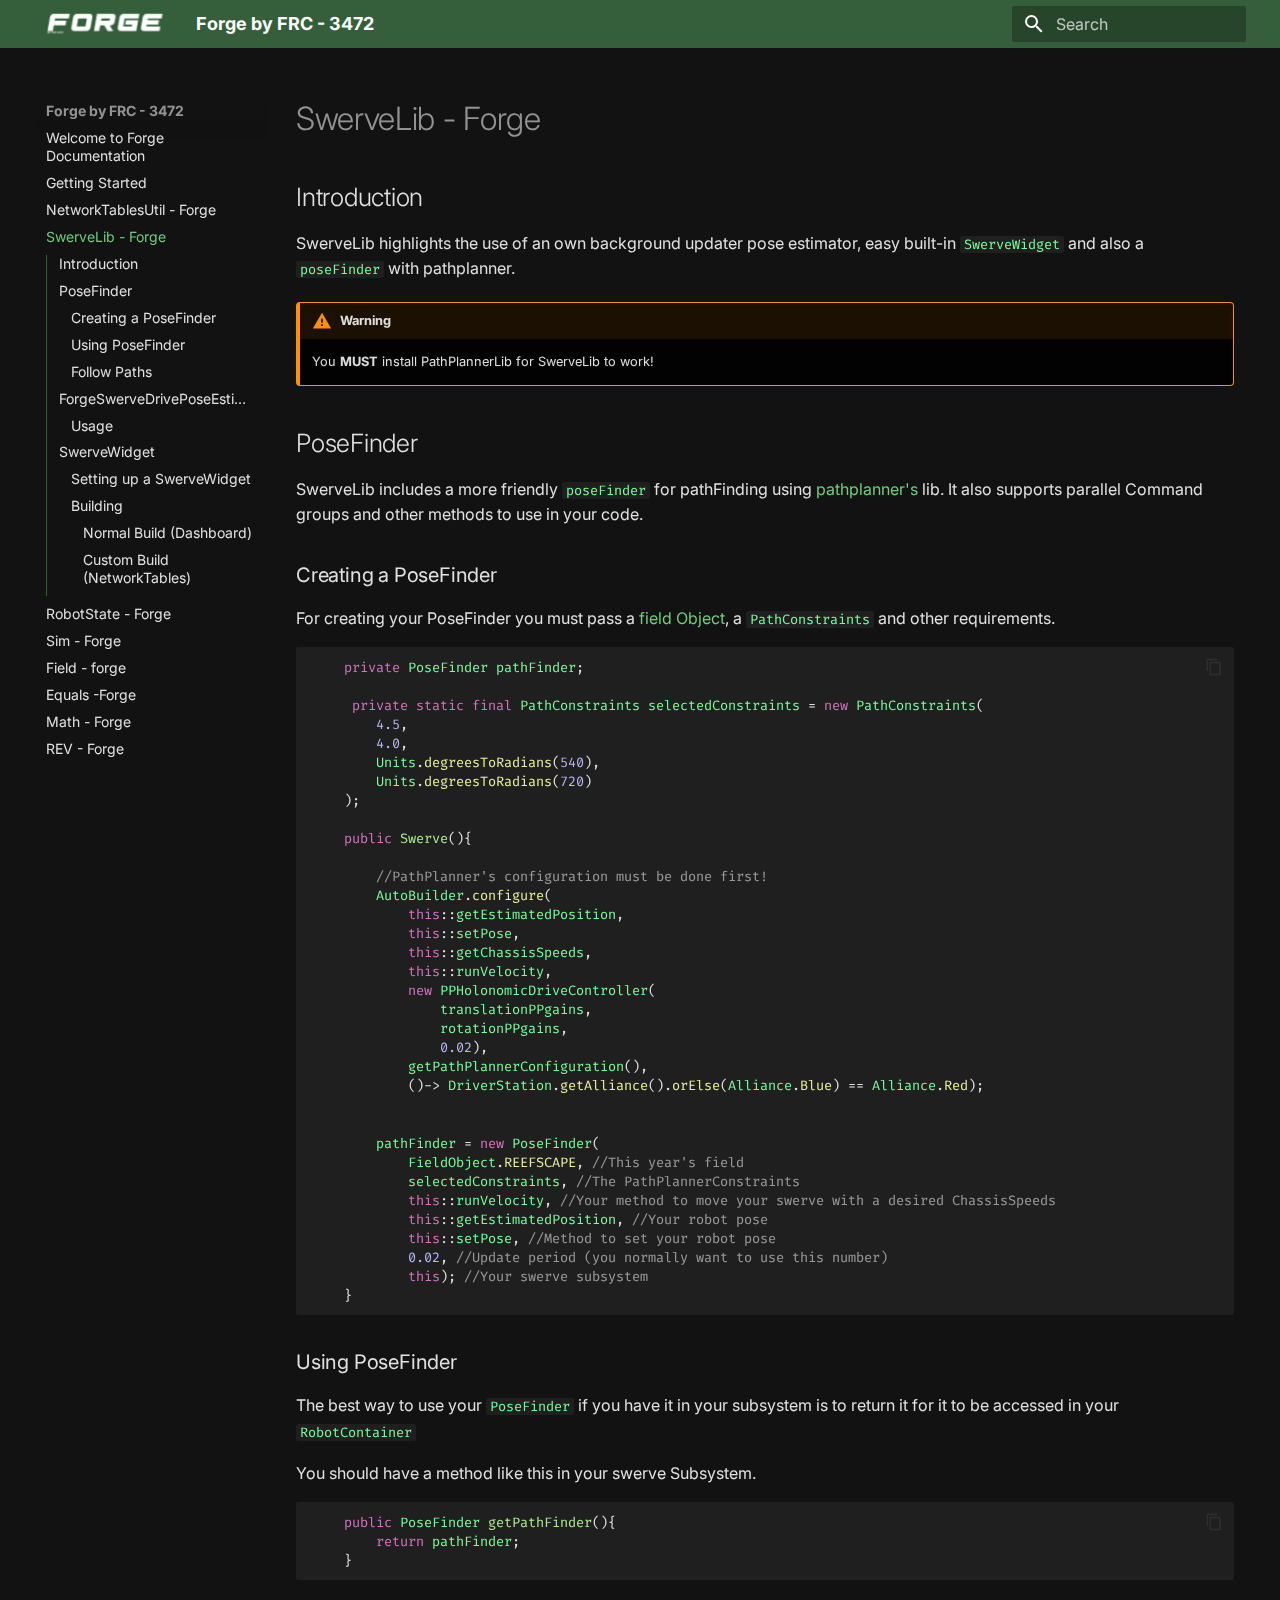
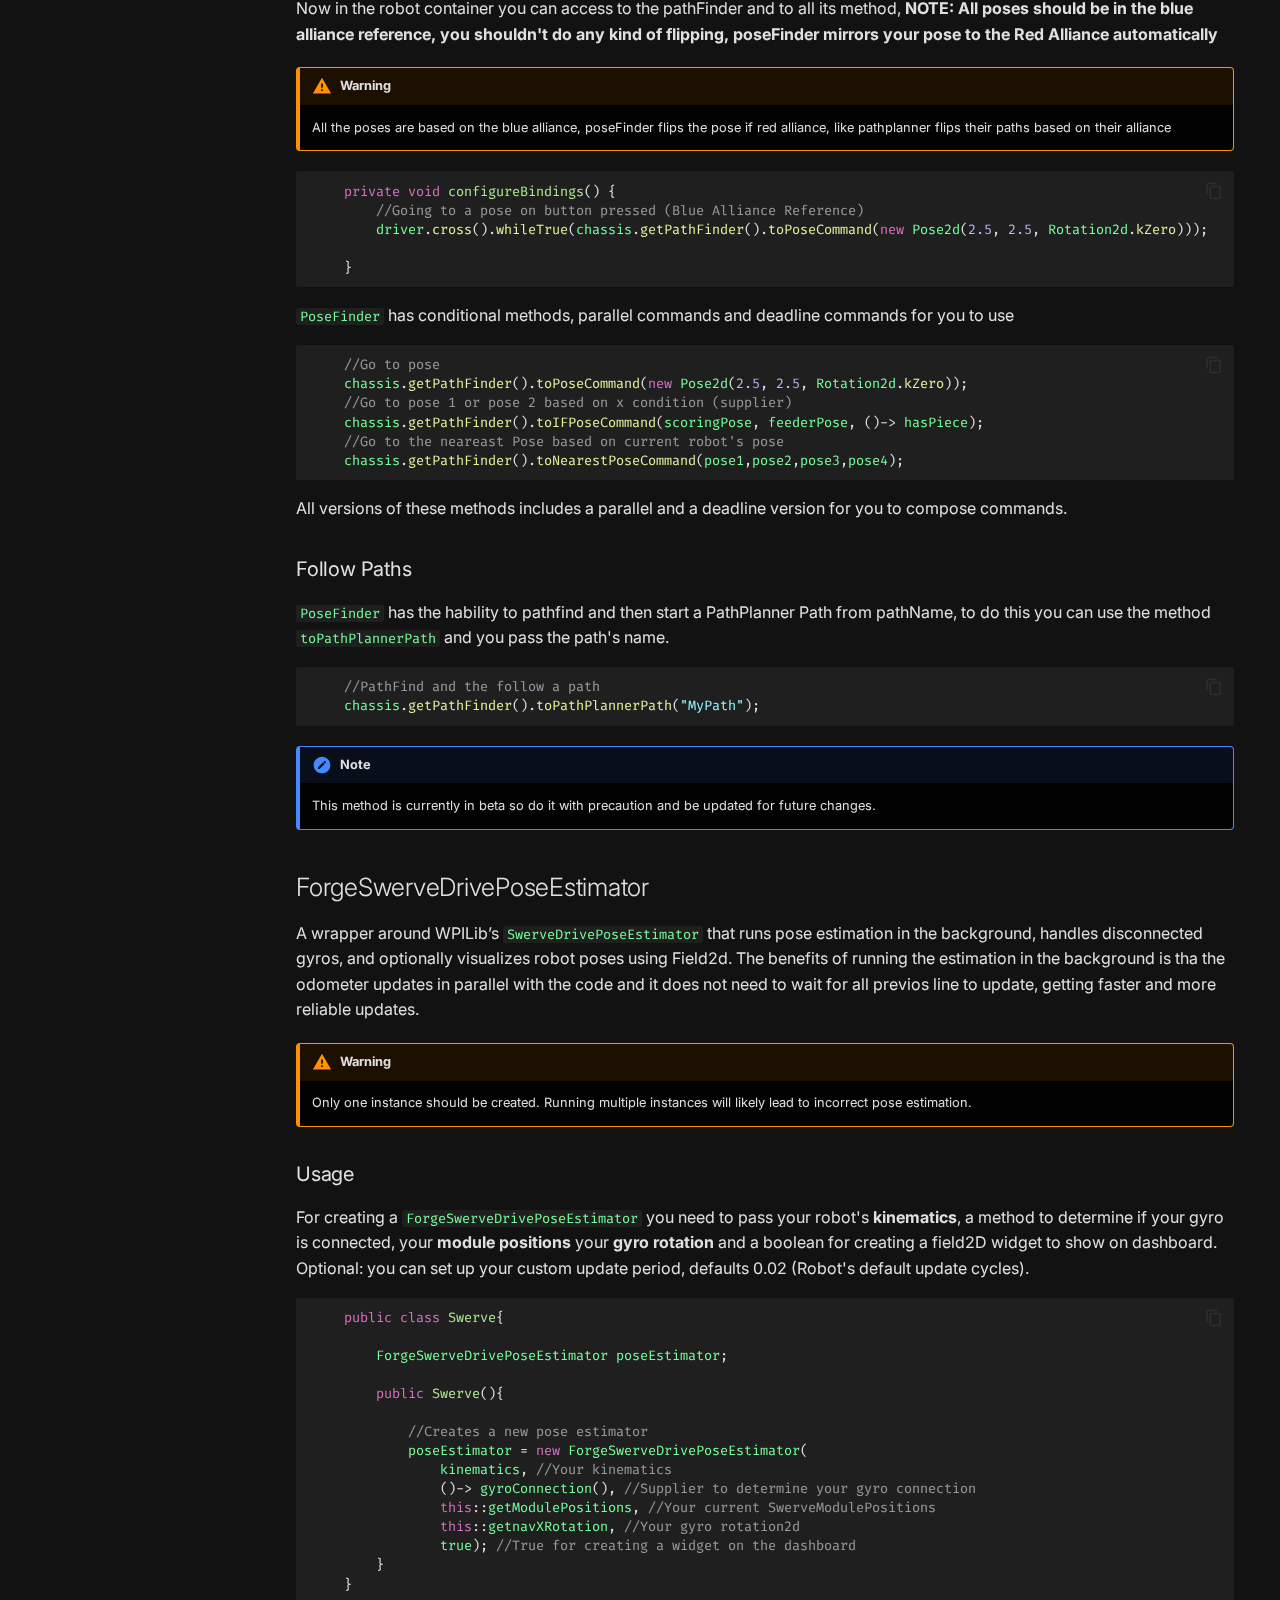
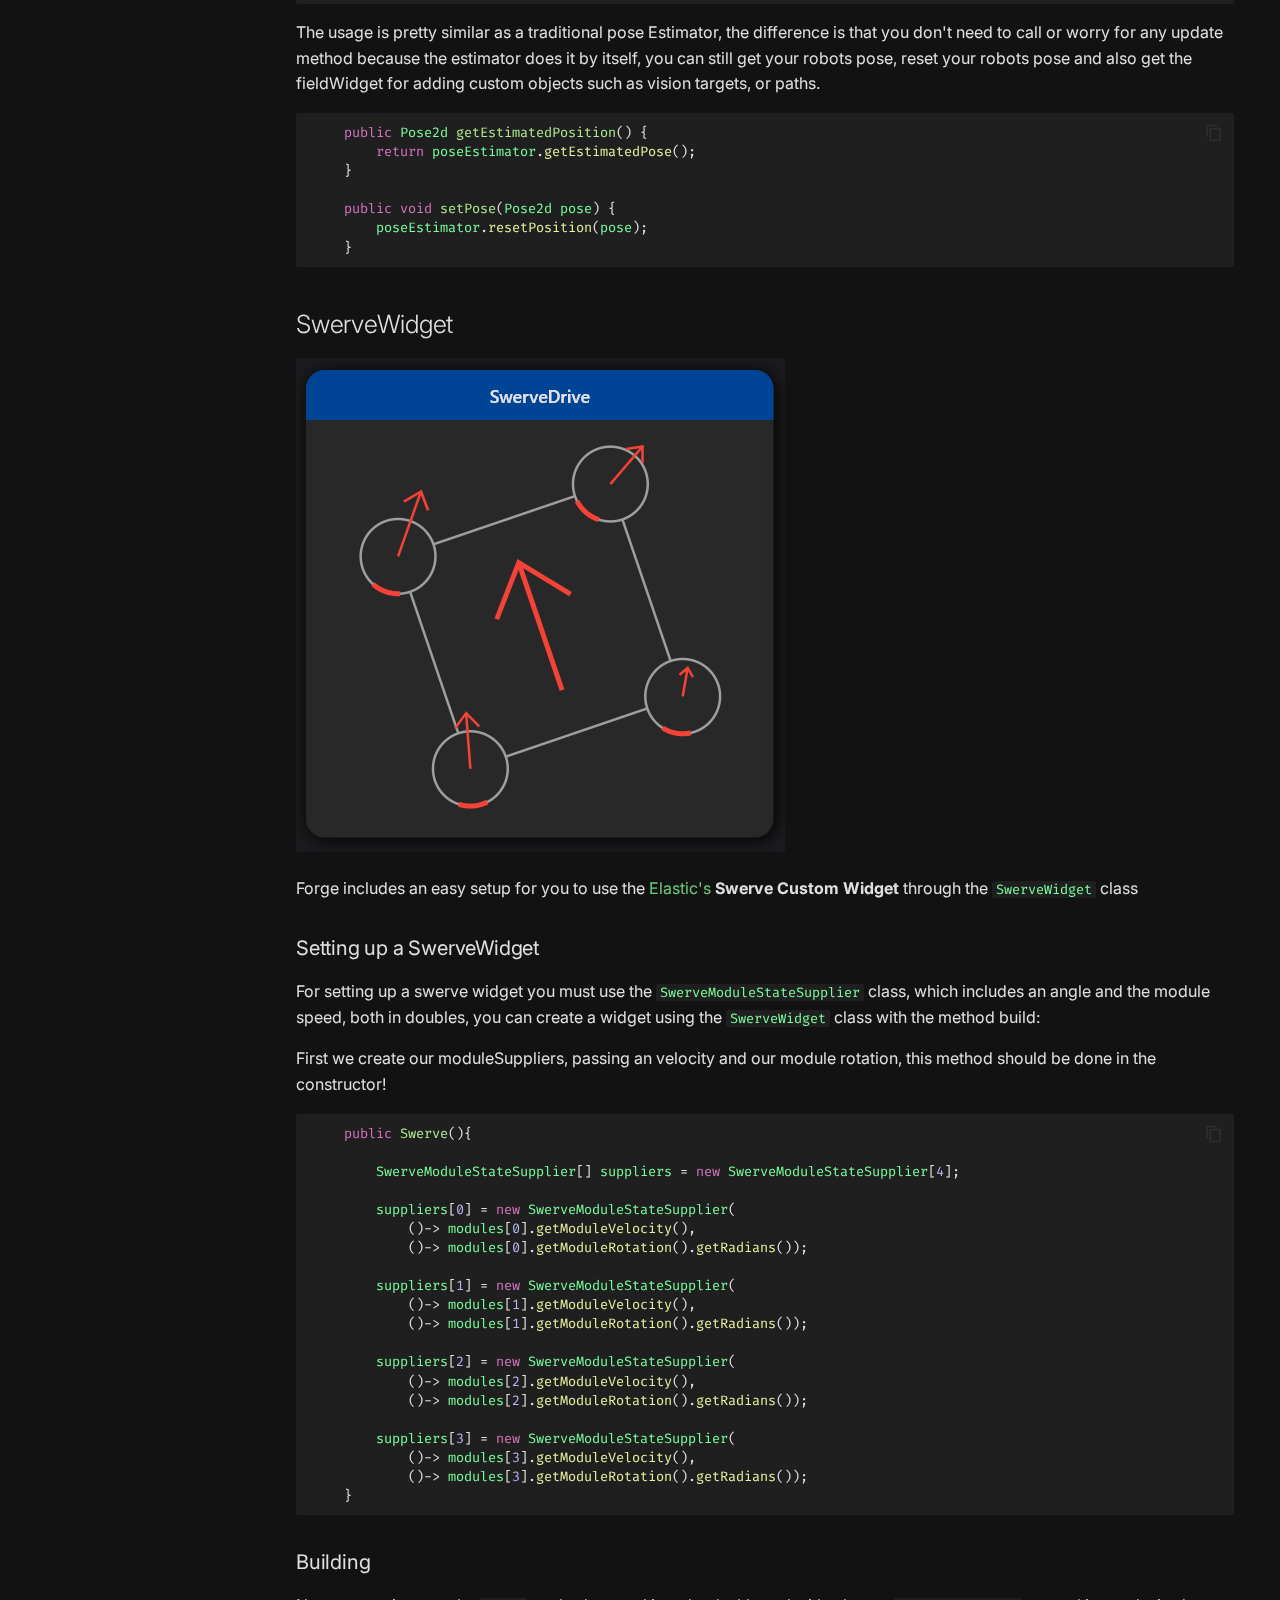
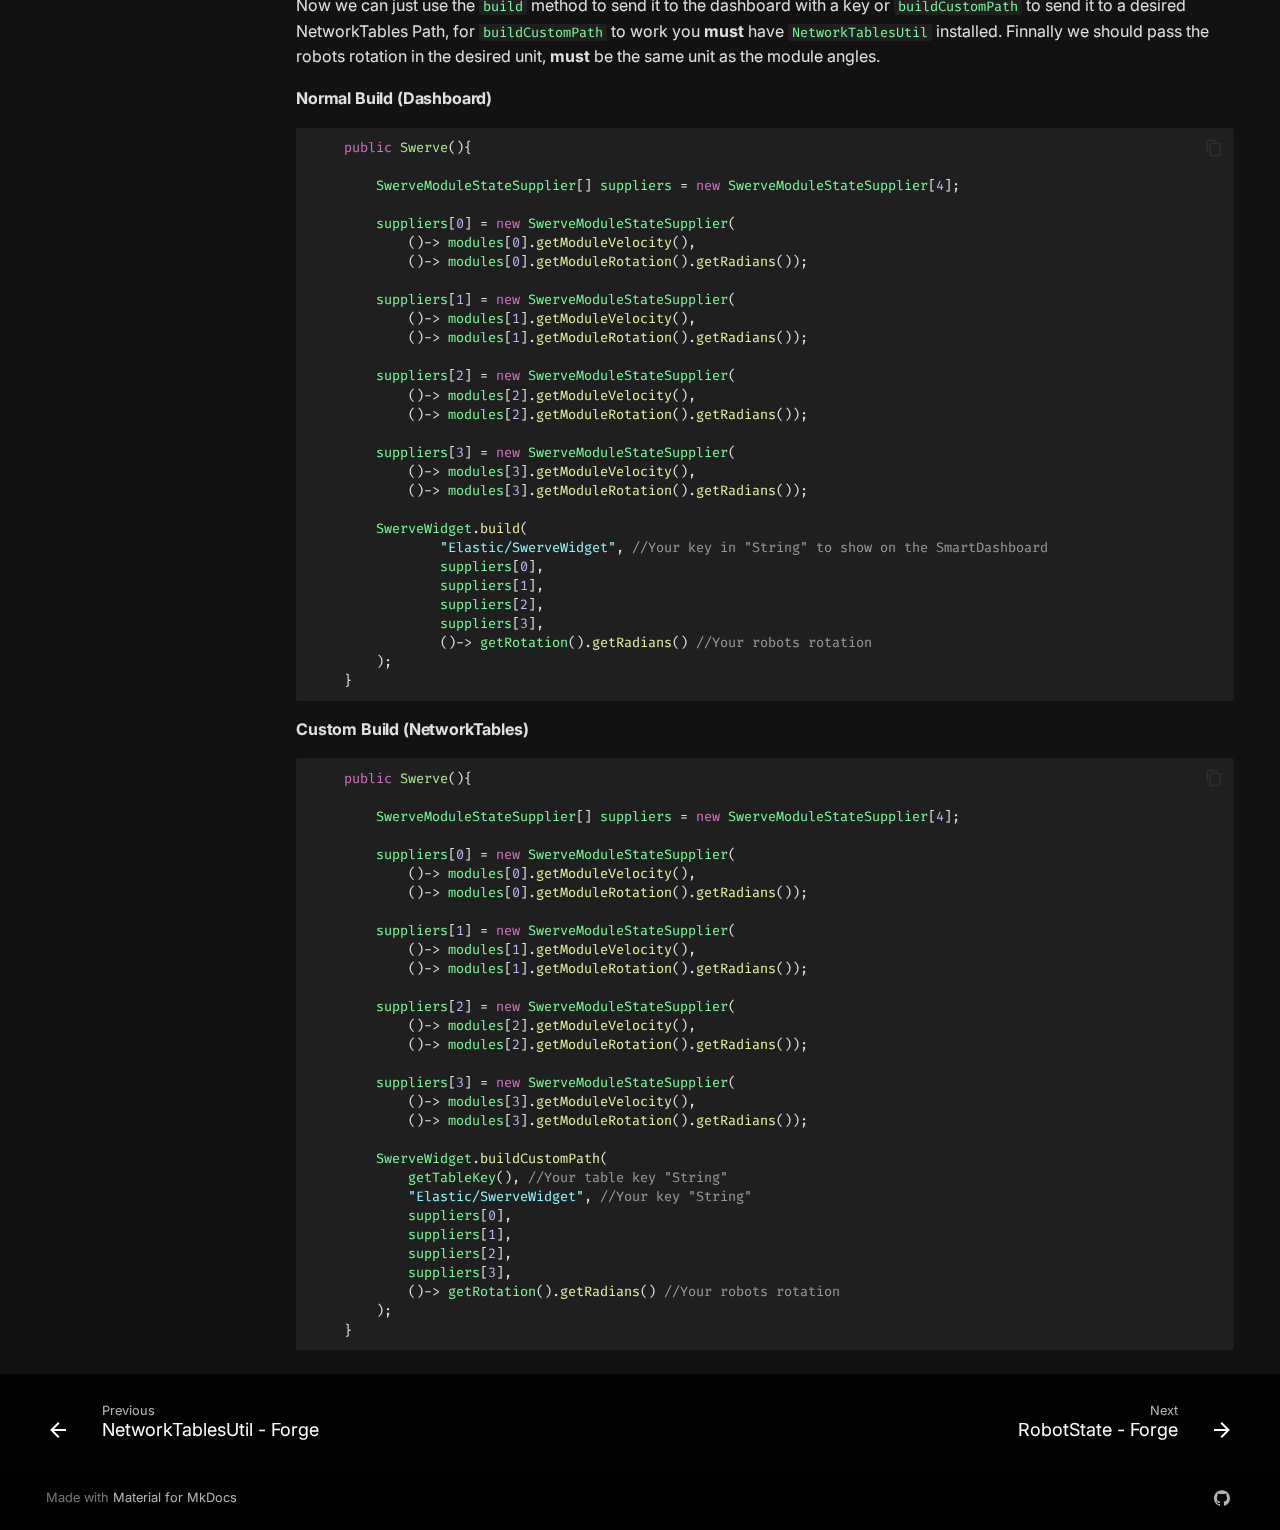
==== commit 6342f3c9: "Deployed 44d0b87 with MkDocs version: 1.6.1" ====
--- a/page3/index.html
+++ b/page3/index.html
@@ -725,7 +725,7 @@
 <span class="w">    </span><span class="p">}</span>
 </code></pre></div>
 <h2 id="swervewidget">SwerveWidget</h2>
-<p><img src="/assets/SW.png" alt="Logo" style="width:30%;"></p>
+<p><img alt="Swerve" src="../assets/SW.png" /></p>
 <p>Forge includes an easy setup for you to use the <a href="https://frc-elastic.gitbook.io/docs/additional-features-and-references/widgets-list-and-properties-reference">Elastic's</a> <strong>Swerve Custom Widget</strong> through the <code>SwerveWidget</code> class</p>
 <h3 id="setting-up-a-swervewidget">Setting up a SwerveWidget</h3>
 <p>For setting up a swerve widget you must use the <code>SwerveModuleStateSupplier</code> class, which includes an angle and the module speed, both in doubles, you can create a widget using the <code>SwerveWidget</code> class with the method build:</p>
